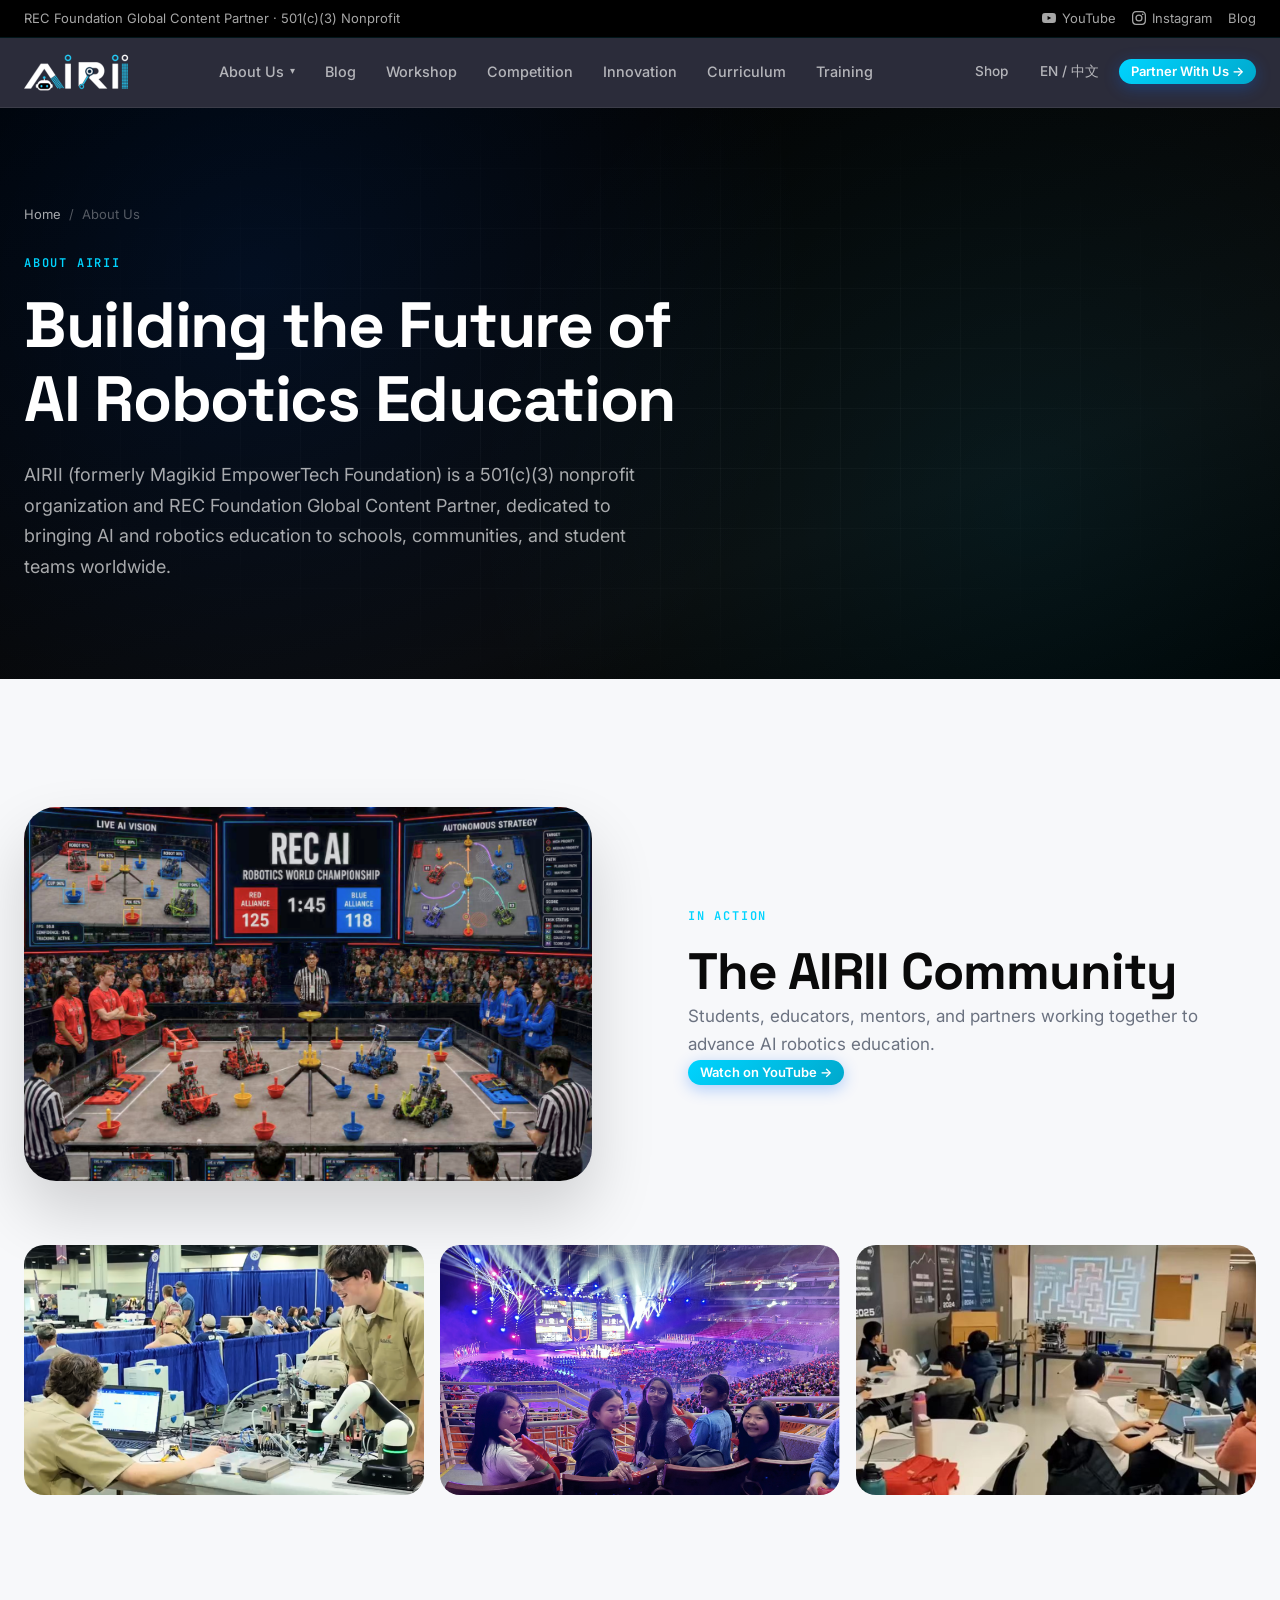
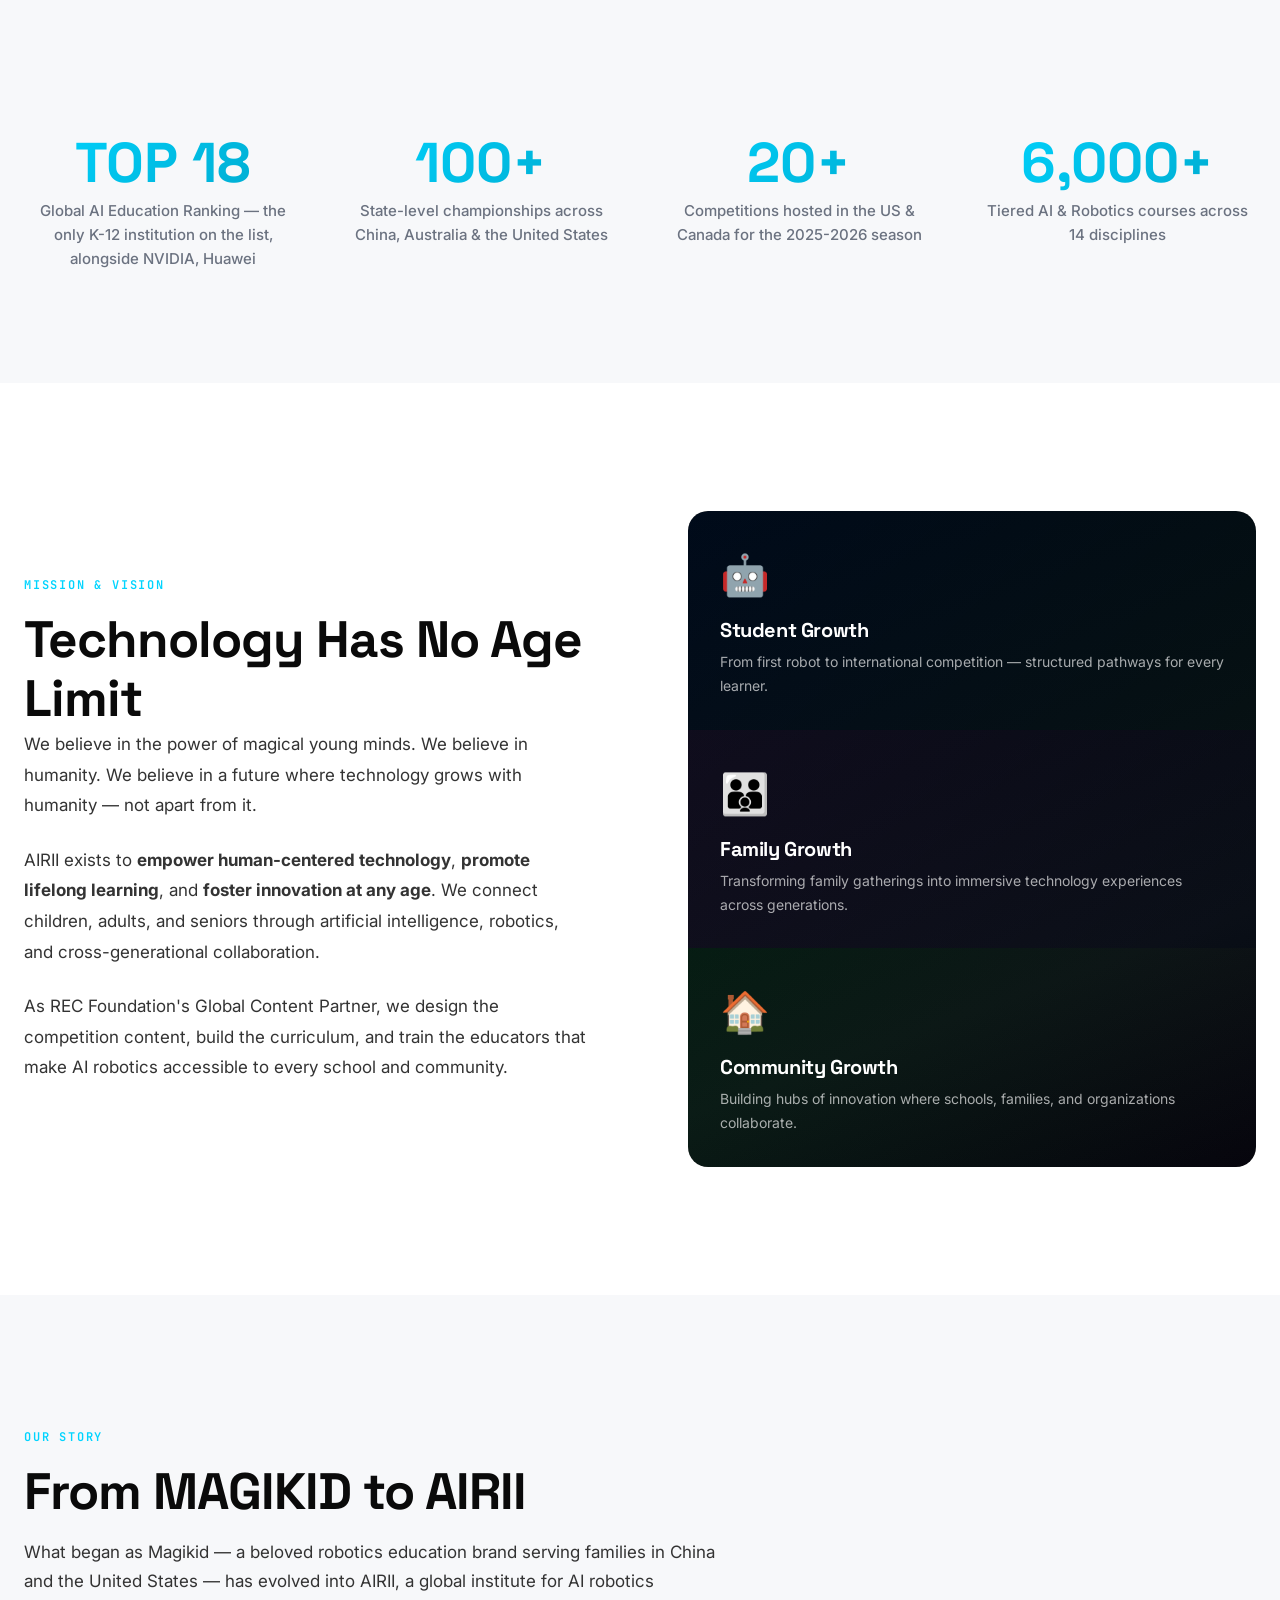
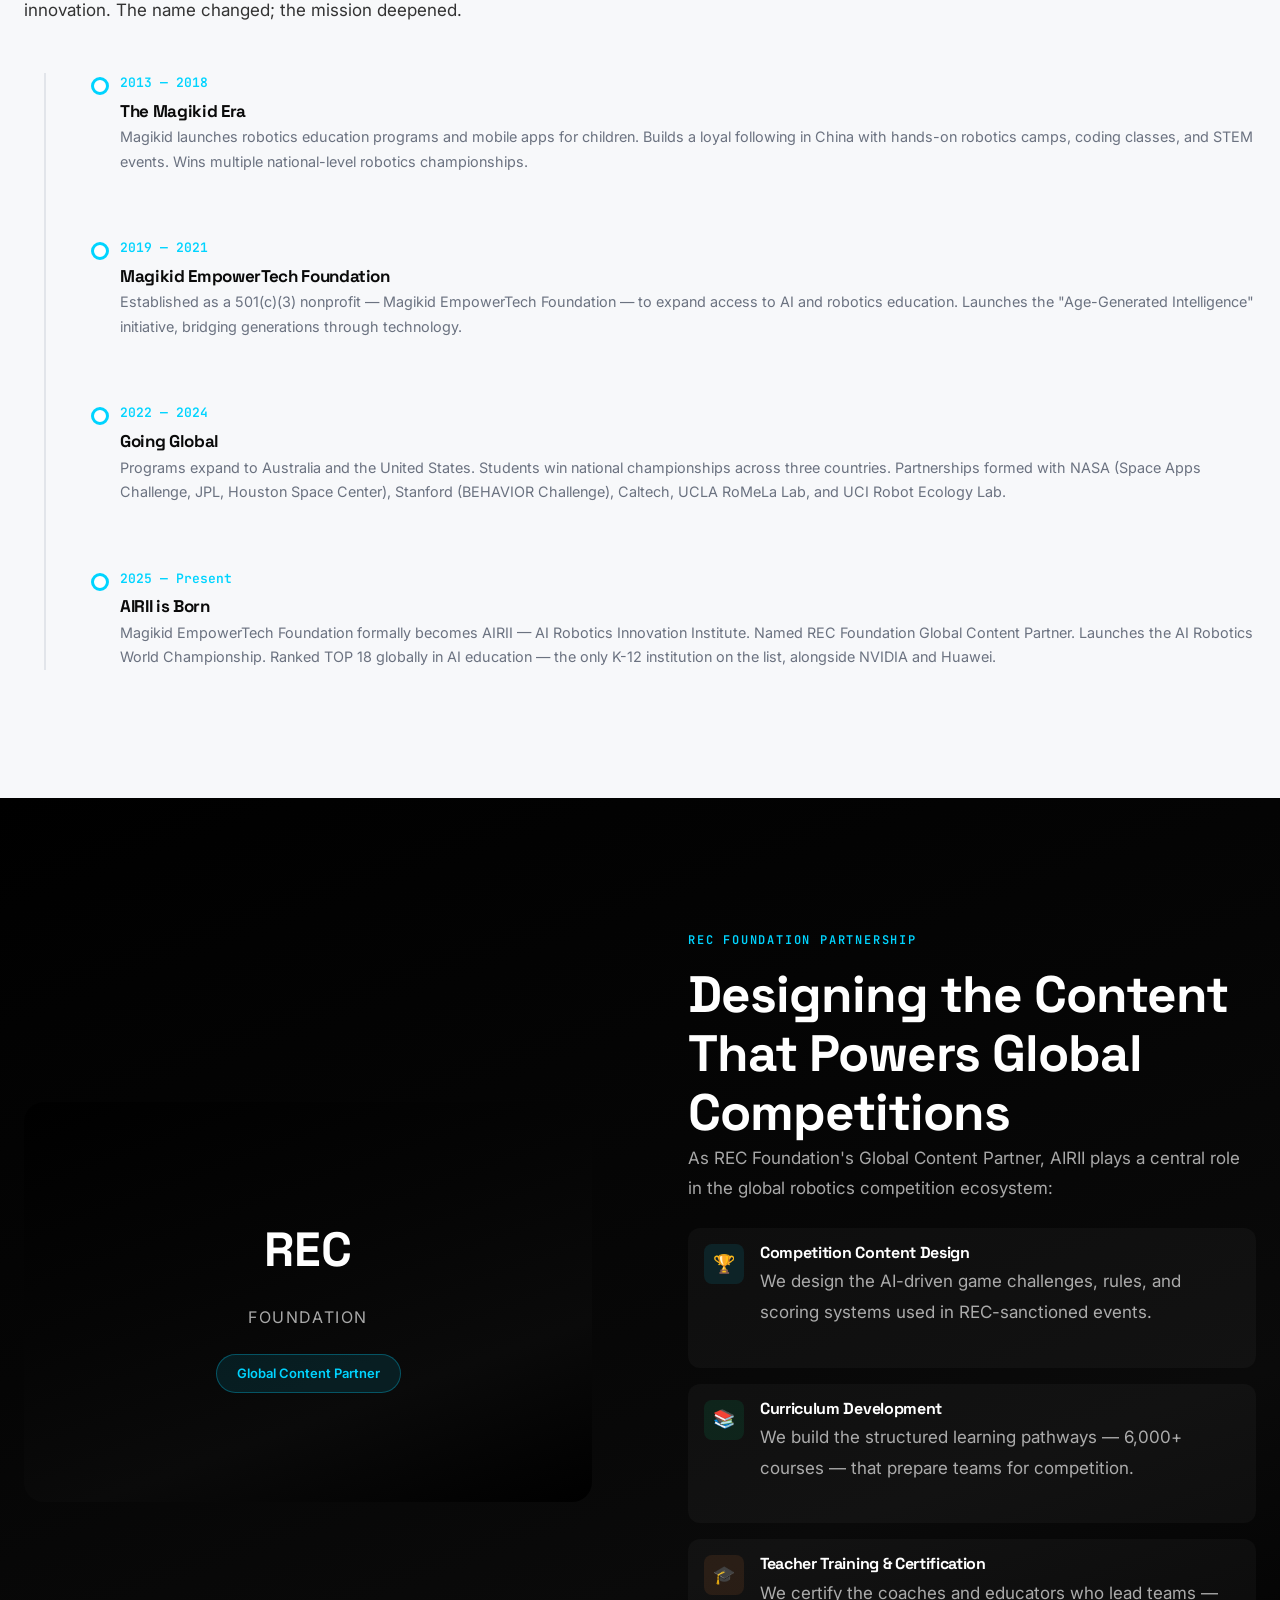
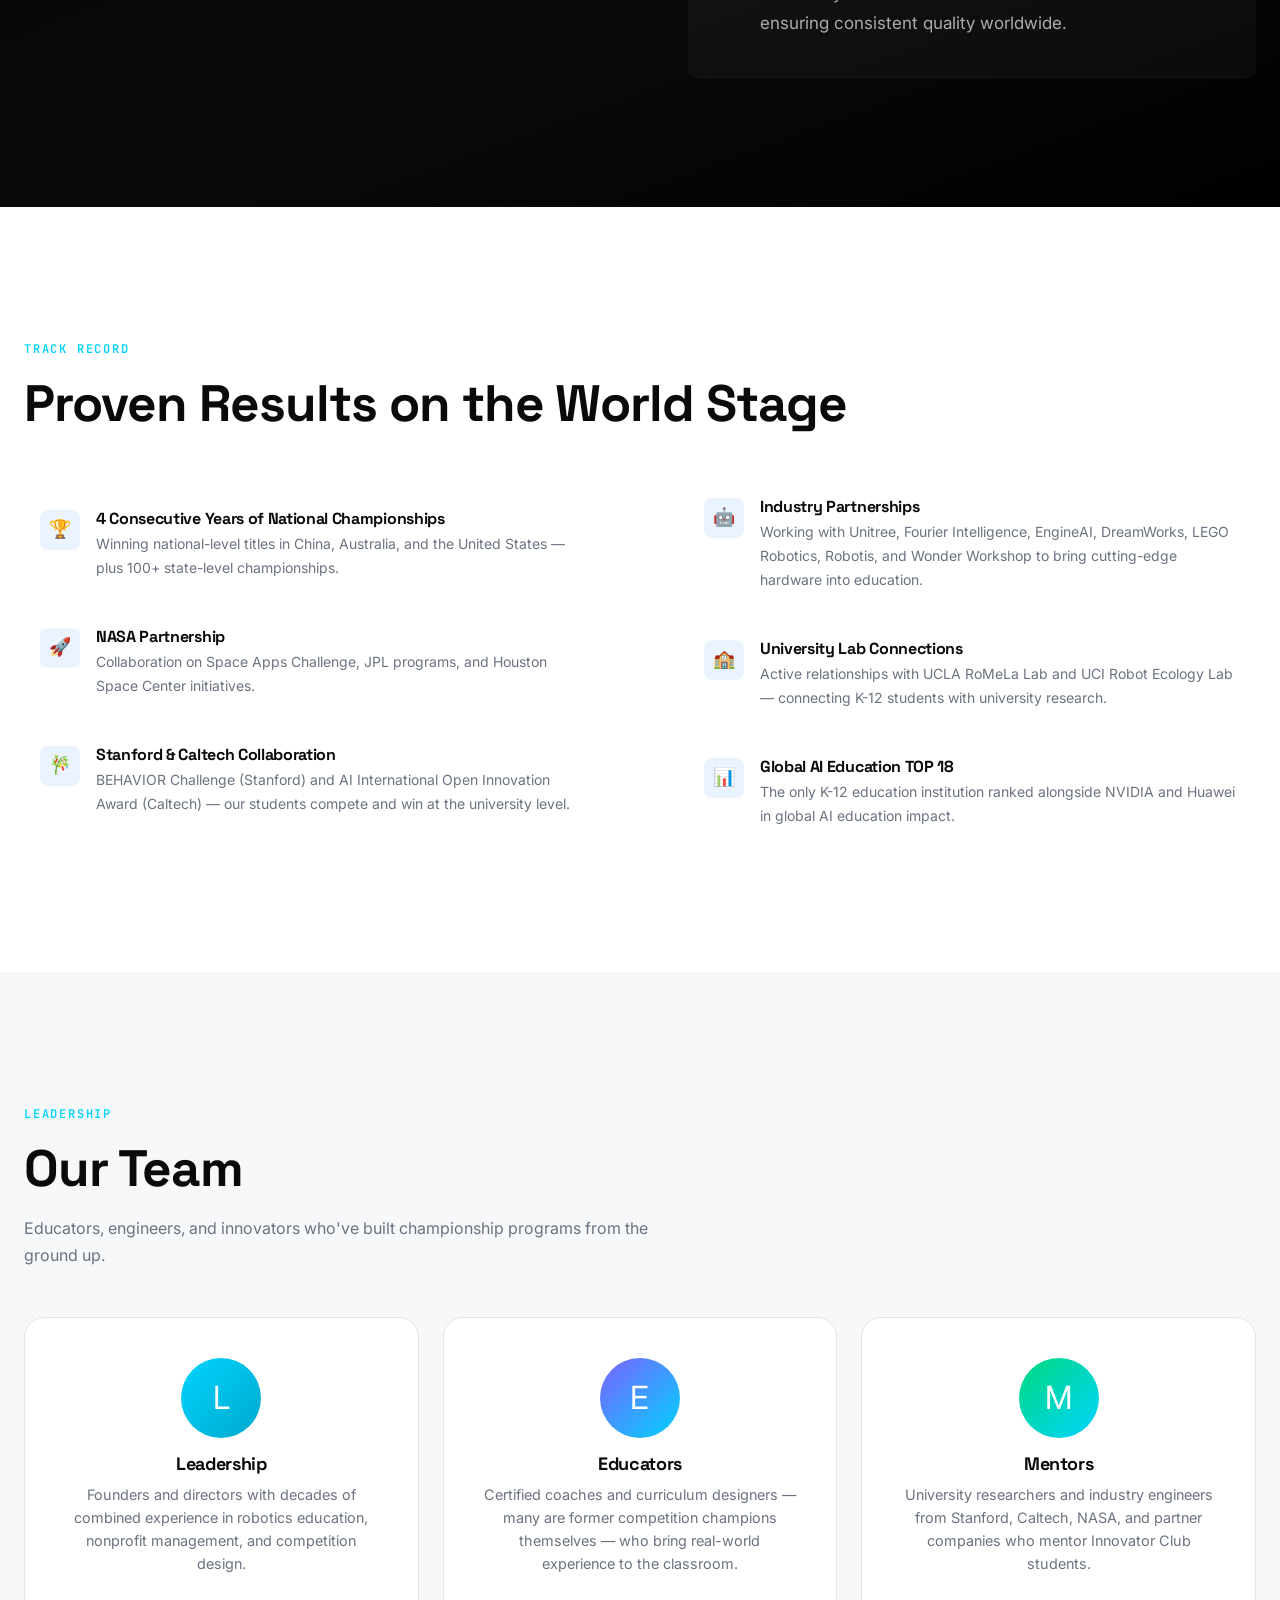
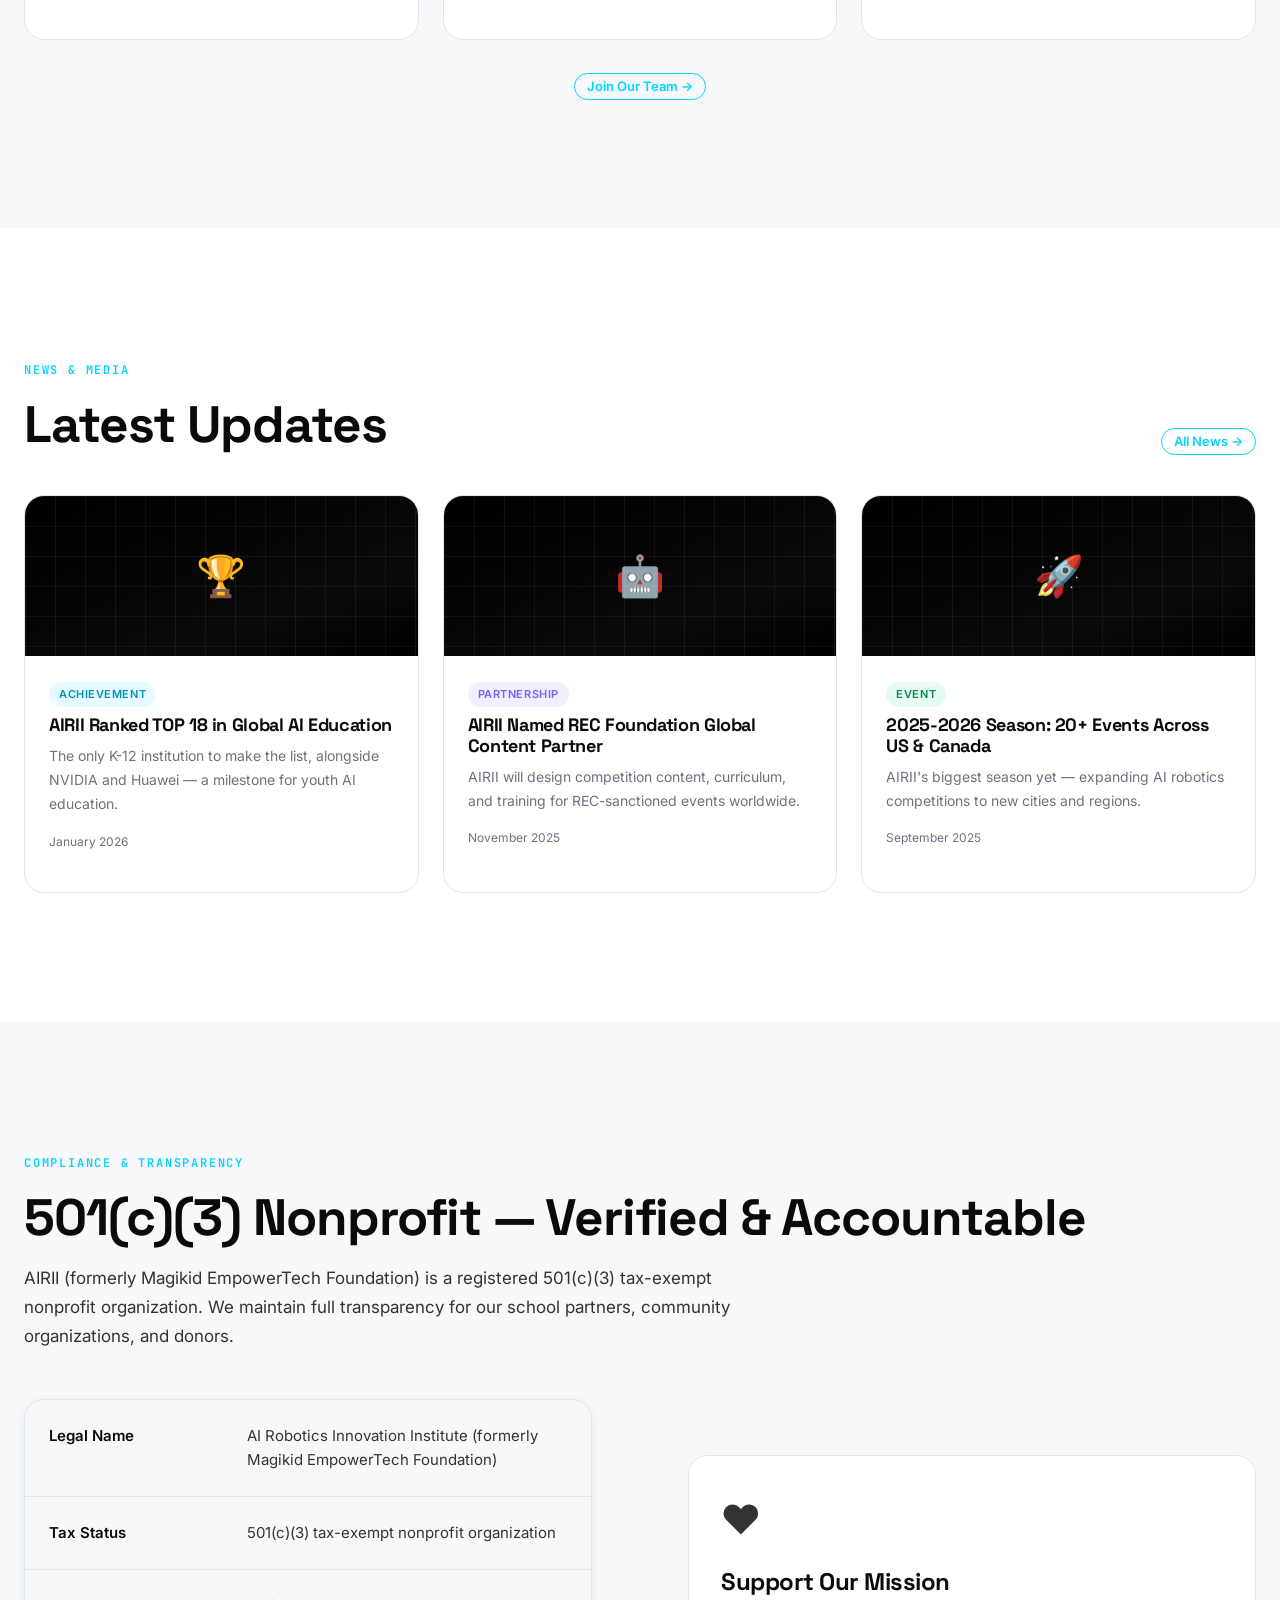
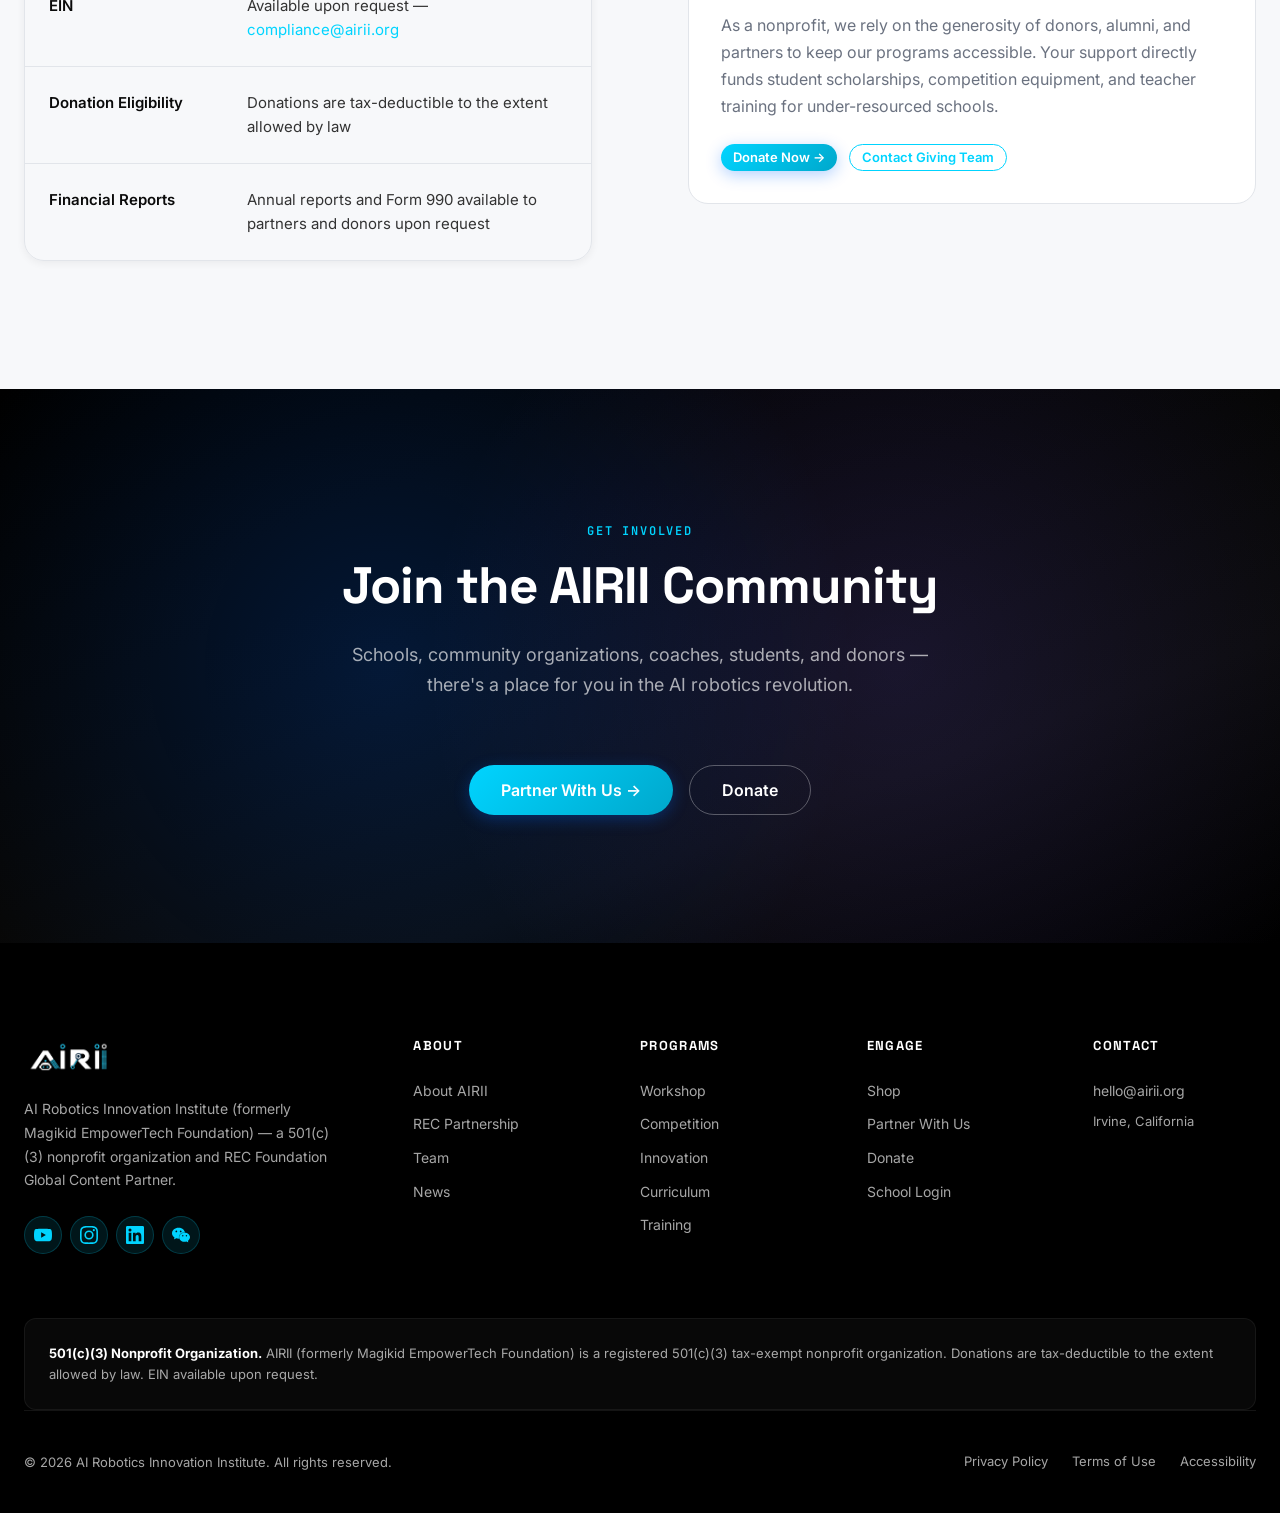
==== about.html @ 8363cd6f "Initial commit: AIRII 2026 website (frontend only)" ====
<!DOCTYPE html>
<html lang="en">
<head>
    <meta charset="UTF-8">
    <meta name="viewport" content="width=device-width, initial-scale=1.0">
    <title>About AIRII — AI Robotics Innovation Institute</title>
    <meta name="description" content="AIRII (formerly Magikid EmpowerTech Foundation) is a 501(c)(3) nonprofit and REC Foundation Global Content Partner. Learn about our mission, story, team, and compliance.">
    <link rel="preconnect" href="https://fonts.googleapis.com">
    <link rel="preconnect" href="https://fonts.gstatic.com" crossorigin>
    <link href="https://fonts.googleapis.com/css2?family=Space+Grotesk:wght@400;500;700&family=Inter:wght@400;500;600&family=JetBrains+Mono:wght@500;600&display=swap" rel="stylesheet">
    <link rel="stylesheet" href="css/style.css">
</head>
<body>
<!-- ===== Social Top Bar ===== -->
<div class="social-topbar">
    <div class="social-topbar-inner">
        <span>REC Foundation Global Content Partner · 501(c)(3) Nonprofit</span>
        <div class="social-topbar-links">
            <a href="https://youtube.com/@airii" target="_blank" rel="noopener"><svg viewBox="0 0 24 24" width="14" height="14" fill="currentColor"><path d="M23.498 6.186a3.016 3.016 0 0 0-2.122-2.136C19.505 3.545 12 3.545 12 3.545s-7.505 0-9.377.505A3.017 3.017 0 0 0 .502 6.186C0 8.07 0 12 0 12s0 3.93.502 5.814a3.016 3.016 0 0 0 2.122 2.136c1.871.505 9.376.505 9.376.505s7.505 0 9.377-.505a3.015 3.015 0 0 0 2.122-2.136C24 15.93 24 12 24 12s0-3.93-.502-5.814zM9.545 15.568V8.432L15.818 12l-6.273 3.568z"/></svg> YouTube</a>
            <a href="https://instagram.com/airii" target="_blank" rel="noopener"><svg viewBox="0 0 24 24" width="14" height="14" fill="currentColor"><path d="M12 2.163c3.204 0 3.584.012 4.85.07 3.252.148 4.771 1.691 4.919 4.919.058 1.265.069 1.645.069 4.849 0 3.205-.012 3.584-.069 4.849-.149 3.225-1.664 4.771-4.919 4.919-1.266.058-1.644.07-4.85.07-3.204 0-3.584-.012-4.849-.07-3.26-.149-4.771-1.699-4.919-4.92-.058-1.265-.07-1.644-.07-4.849 0-3.204.013-3.583.07-4.849.149-3.227 1.664-4.771 4.919-4.919 1.266-.057 1.645-.069 4.849-.069zM12 0C8.741 0 8.333.014 7.053.072 2.695.272.273 2.69.073 7.052.014 8.333 0 8.741 0 12c0 3.259.014 3.668.072 4.948.2 4.358 2.618 6.78 6.98 6.98C8.333 23.986 8.741 24 12 24c3.259 0 3.668-.014 4.948-.072 4.354-.2 6.782-2.618 6.979-6.98.059-1.28.073-1.689.073-4.948 0-3.259-.014-3.667-.072-4.947-.196-4.354-2.617-6.78-6.979-6.98C15.668.014 15.259 0 12 0zm0 5.838a6.162 6.162 0 1 0 0 12.324 6.162 6.162 0 0 0 0-12.324zM12 16a4 4 0 1 1 0-8 4 4 0 0 1 0 8zm6.406-11.845a1.44 1.44 0 1 0 0 2.881 1.44 1.44 0 0 0 0-2.881z"/></svg> Instagram</a>
            <a href="blog.html">Blog</a>
        </div>
    </div>
</div>


<!-- ===== Navigation ===== -->
<nav class="navbar navbar-dark" id="navbar">
    <div class="nav-inner">
        <a href="index.html" class="nav-logo">
            <img src="images/magikid-logo.png" alt="AIRII" class="nav-logo-img">
        </a>
        <ul class="nav-menu">
            <li class="has-dropdown">
                <a href="about.html">About Us <span class="arrow">&#9662;</span></a>
                <div class="dropdown">
                    <a href="about.html#mission">Mission &amp; Vision</a>
                    <a href="about.html#story">Our Story</a>
                    <a href="about.html#rec-partnership">REC Foundation Partnership</a>
                    <a href="about.html#team">Team</a>
                    <a href="about.html#news">News &amp; Media</a>
                    <a href="about.html#compliance">Compliance &amp; Transparency</a>
                </div>
            </li>
            <li><a href="blog.html">Blog</a></li>
            <li><a href="workshop.html">Workshop</a></li>
            <li><a href="competition.html">Competition</a></li>
            <li><a href="innovation.html">Innovation</a></li>
            <li><a href="curriculum.html">Curriculum</a></li>
            <li><a href="training.html">Training</a></li>
        </ul>
        <div class="nav-tools">
            <a href="shop.html" class="nav-tool-link">Shop</a>
            <a href="#" class="nav-tool-link">EN / 中文</a>
            
            <a href="#partner" class="btn btn-primary btn-sm">Partner With Us &rarr;</a>
            <button class="nav-toggle" aria-label="Menu">
                <span></span><span></span><span></span>
            </button>
        </div>
    </div>
</nav>

<!-- ===== Page Header ===== -->
<section class="page-header">
    <div class="container">
        <div class="breadcrumb">
            <a href="index.html">Home</a> <span>/</span> <span>About Us</span>
        </div>
        <span class="eyebrow">About AIRII</span>
        <h1>Building the Future of<br>AI Robotics Education</h1>
        <p>AIRII (formerly Magikid EmpowerTech Foundation) is a 501(c)(3) nonprofit organization and REC Foundation Global Content Partner, dedicated to bringing AI and robotics education to schools, communities, and student teams worldwide.</p>
    </div>
</section>

<!-- ===== Page Visual ===== -->
<section class="section section-light">
    <div class="container">
        <div class="split-section fade-up">
            <div class="split-section-image"><img src="images/hero-main.png" alt="The AIRII Community"></div>
            <div>
                <span class="eyebrow">In Action</span>
                <h2>The AIRII Community</h2>
                <p style="color:var(--text-muted); font-size:1.0625rem;">Students, educators, mentors, and partners working together to advance AI robotics education.</p>
                <a href="https://youtube.com/@airii" target="_blank" rel="noopener" class="btn btn-primary btn-sm">Watch on YouTube &rarr;</a>
            </div>
        </div>
        <div class="media-gallery fade-up" style="margin-top: 64px;">
            <div class="media-item"><img src="images/workshop-main.png" alt="Workshops"><div class="media-overlay"><span class="media-caption">Workshops</span></div></div>
<div class="media-item"><img src="images/competition-main.png" alt="Competitions"><div class="media-overlay"><span class="media-caption">Competitions</span></div></div>
<div class="media-item"><img src="images/innovation-main.png" alt="Innovation"><div class="media-overlay"><span class="media-caption">Innovation</span></div></div>
        </div>
    </div>
</section>


<!-- ===== Stats Bar ===== -->
<section class="section section-light" style="padding: 48px 0;">
    <div class="container">
        <div class="stats-bar fade-up">
            <div class="stat-item">
                <div class="stat-num">TOP 18</div>
                <div class="stat-label">Global AI Education Ranking — the only K-12 institution on the list, alongside NVIDIA, Huawei</div>
            </div>
            <div class="stat-item">
                <div class="stat-num">100+</div>
                <div class="stat-label">State-level championships across China, Australia &amp; the United States</div>
            </div>
            <div class="stat-item">
                <div class="stat-num">20+</div>
                <div class="stat-label">Competitions hosted in the US &amp; Canada for the 2025-2026 season</div>
            </div>
            <div class="stat-item">
                <div class="stat-num">6,000+</div>
                <div class="stat-label">Tiered AI &amp; Robotics courses across 14 disciplines</div>
            </div>
        </div>
    </div>
</section>

<!-- ===== Mission & Vision ===== -->
<section class="section" id="mission">
    <div class="container">
        <div class="two-col">
            <div class="two-col-text fade-up">
                <span class="eyebrow">Mission &amp; Vision</span>
                <h2>Technology Has No Age Limit</h2>
                <p>We believe in the power of magical young minds. We believe in humanity. We believe in a future where technology grows with humanity — not apart from it.</p>
                <p>AIRII exists to <strong>empower human-centered technology</strong>, <strong>promote lifelong learning</strong>, and <strong>foster innovation at any age</strong>. We connect children, adults, and seniors through artificial intelligence, robotics, and cross-generational collaboration.</p>
                <p>As REC Foundation's Global Content Partner, we design the competition content, build the curriculum, and train the educators that make AI robotics accessible to every school and community.</p>
            </div>
            <div class="two-col-visual fade-up" style="display:flex; flex-direction:column; gap:0; padding:0; min-height:auto;">
                <div style="padding: 32px; background: linear-gradient(135deg, rgba(0,102,255,0.1), rgba(0,212,255,0.05)); border-radius: 20px 20px 0 0; flex:1; display:flex; flex-direction:column; justify-content:center;">
                    <div style="font-size:2.5rem; margin-bottom:12px;">&#129302;</div>
                    <h4 style="color:var(--color-white); margin-bottom:8px;">Student Growth</h4>
                    <p style="font-size:0.875rem; color:var(--text-light-muted);">From first robot to international competition — structured pathways for every learner.</p>
                </div>
                <div style="padding: 32px; background: linear-gradient(135deg, rgba(123,97,255,0.1), rgba(0,102,255,0.05)); flex:1; display:flex; flex-direction:column; justify-content:center;">
                    <div style="font-size:2.5rem; margin-bottom:12px;">&#128106;</div>
                    <h4 style="color:var(--color-white); margin-bottom:8px;">Family Growth</h4>
                    <p style="font-size:0.875rem; color:var(--text-light-muted);">Transforming family gatherings into immersive technology experiences across generations.</p>
                </div>
                <div style="padding: 32px; background: linear-gradient(135deg, rgba(0,217,126,0.1), rgba(123,97,255,0.05)); border-radius: 0 0 20px 20px; flex:1; display:flex; flex-direction:column; justify-content:center;">
                    <div style="font-size:2.5rem; margin-bottom:12px;">&#127968;</div>
                    <h4 style="color:var(--color-white); margin-bottom:8px;">Community Growth</h4>
                    <p style="font-size:0.875rem; color:var(--text-light-muted);">Building hubs of innovation where schools, families, and organizations collaborate.</p>
                </div>
            </div>
        </div>
    </div>
</section>

<!-- ===== Our Story ===== -->
<section class="section section-light" id="story">
    <div class="container">
        <div class="fade-up" style="margin-bottom: 48px;">
            <span class="eyebrow">Our Story</span>
            <h2>From MAGIKID to AIRII</h2>
            <p style="max-width: 720px; margin-top: 16px; font-size: 1.0625rem; color: var(--text-body);">
                What began as Magikid — a beloved robotics education brand serving families in China and the United States — has evolved into AIRII, a global institute for AI robotics innovation. The name changed; the mission deepened.
            </p>
        </div>

        <div class="timeline fade-up">
            <div class="timeline-item">
                <div class="timeline-dot"></div>
                <div class="timeline-date">2013 — 2018</div>
                <h5>The Magikid Era</h5>
                <p>Magikid launches robotics education programs and mobile apps for children. Builds a loyal following in China with hands-on robotics camps, coding classes, and STEM events. Wins multiple national-level robotics championships.</p>
            </div>
            <div class="timeline-item">
                <div class="timeline-dot"></div>
                <div class="timeline-date">2019 — 2021</div>
                <h5>Magikid EmpowerTech Foundation</h5>
                <p>Established as a 501(c)(3) nonprofit — Magikid EmpowerTech Foundation — to expand access to AI and robotics education. Launches the "Age-Generated Intelligence" initiative, bridging generations through technology.</p>
            </div>
            <div class="timeline-item">
                <div class="timeline-dot"></div>
                <div class="timeline-date">2022 — 2024</div>
                <h5>Going Global</h5>
                <p>Programs expand to Australia and the United States. Students win national championships across three countries. Partnerships formed with NASA (Space Apps Challenge, JPL, Houston Space Center), Stanford (BEHAVIOR Challenge), Caltech, UCLA RoMeLa Lab, and UCI Robot Ecology Lab.</p>
            </div>
            <div class="timeline-item">
                <div class="timeline-dot"></div>
                <div class="timeline-date">2025 — Present</div>
                <h5>AIRII is Born</h5>
                <p>Magikid EmpowerTech Foundation formally becomes AIRII — AI Robotics Innovation Institute. Named REC Foundation Global Content Partner. Launches the AI Robotics World Championship. Ranked TOP 18 globally in AI education — the only K-12 institution on the list, alongside NVIDIA and Huawei.</p>
            </div>
        </div>
    </div>
</section>

<!-- ===== REC Partnership ===== -->
<section class="section section-dark-grad" id="rec-partnership">
    <div class="container">
        <div class="two-col">
            <div class="two-col-visual fade-up" style="display:flex; align-items:center; justify-content:center; min-height: 400px;">
                <div style="text-align:center;">
                    <div style="font-family:var(--font-display); font-size: 3rem; font-weight: 800; color: var(--color-white); margin-bottom: 16px;">REC</div>
                    <div style="font-size: 1rem; color: var(--text-light-muted); letter-spacing: 0.1em;">FOUNDATION</div>
                    <div style="margin-top: 24px; padding: 8px 20px; background: rgba(0,212,255,0.1); border: 1px solid rgba(0,212,255,0.3); border-radius: 9999px; display:inline-block; color: var(--color-cyan); font-size: 0.8125rem; font-weight: 600;">Global Content Partner</div>
                </div>
            </div>
            <div class="two-col-text fade-up" style="color: var(--text-light);">
                <span class="eyebrow eyebrow-light">REC Foundation Partnership</span>
                <h2 style="color: var(--color-white);">Designing the Content That Powers Global Competitions</h2>
                <p style="color: var(--text-light-muted);">As REC Foundation's Global Content Partner, AIRII plays a central role in the global robotics competition ecosystem:</p>
                <div class="feature-list" style="margin-top: 24px;">
                    <div class="feature-item" style="background: rgba(255,255,255,0.03);">
                        <div class="feature-icon" style="background: rgba(0,212,255,0.1); color: var(--color-cyan);">&#127942;</div>
                        <div>
                            <h5 style="color: var(--color-white);">Competition Content Design</h5>
                            <p style="color: var(--text-light-muted);">We design the AI-driven game challenges, rules, and scoring systems used in REC-sanctioned events.</p>
                        </div>
                    </div>
                    <div class="feature-item" style="background: rgba(255,255,255,0.03);">
                        <div class="feature-icon" style="background: rgba(0,217,126,0.1); color: var(--color-green);">&#128218;</div>
                        <div>
                            <h5 style="color: var(--color-white);">Curriculum Development</h5>
                            <p style="color: var(--text-light-muted);">We build the structured learning pathways — 6,000+ courses — that prepare teams for competition.</p>
                        </div>
                    </div>
                    <div class="feature-item" style="background: rgba(255,255,255,0.03);">
                        <div class="feature-icon" style="background: rgba(255,140,66,0.1); color: var(--color-orange);">&#127891;</div>
                        <div>
                            <h5 style="color: var(--color-white);">Teacher Training &amp; Certification</h5>
                            <p style="color: var(--text-light-muted);">We certify the coaches and educators who lead teams — ensuring consistent quality worldwide.</p>
                        </div>
                    </div>
                </div>
            </div>
        </div>
    </div>
</section>

<!-- ===== Achievements ===== -->
<section class="section" id="achievements">
    <div class="container">
        <div class="fade-up" style="margin-bottom: 48px;">
            <span class="eyebrow">Track Record</span>
            <h2>Proven Results on the World Stage</h2>
        </div>

        <div class="two-col">
            <div class="fade-up">
                <div class="feature-list">
                    <div class="feature-item">
                        <div class="feature-icon">&#127942;</div>
                        <div>
                            <h5>4 Consecutive Years of National Championships</h5>
                            <p>Winning national-level titles in China, Australia, and the United States — plus 100+ state-level championships.</p>
                        </div>
                    </div>
                    <div class="feature-item">
                        <div class="feature-icon">&#128640;</div>
                        <div>
                            <h5>NASA Partnership</h5>
                            <p>Collaboration on Space Apps Challenge, JPL programs, and Houston Space Center initiatives.</p>
                        </div>
                    </div>
                    <div class="feature-item">
                        <div class="feature-icon">&#127883;</div>
                        <div>
                            <h5>Stanford &amp; Caltech Collaboration</h5>
                            <p>BEHAVIOR Challenge (Stanford) and AI International Open Innovation Award (Caltech) — our students compete and win at the university level.</p>
                        </div>
                    </div>
                </div>
            </div>
            <div class="fade-up">
                <div class="feature-list">
                    <div class="feature-item">
                        <div class="feature-icon">&#129302;</div>
                        <div>
                            <h5>Industry Partnerships</h5>
                            <p>Working with Unitree, Fourier Intelligence, EngineAI, DreamWorks, LEGO Robotics, Robotis, and Wonder Workshop to bring cutting-edge hardware into education.</p>
                        </div>
                    </div>
                    <div class="feature-item">
                        <div class="feature-icon">&#127979;</div>
                        <div>
                            <h5>University Lab Connections</h5>
                            <p>Active relationships with UCLA RoMeLa Lab and UCI Robot Ecology Lab — connecting K-12 students with university research.</p>
                        </div>
                    </div>
                    <div class="feature-item">
                        <div class="feature-icon">&#128202;</div>
                        <div>
                            <h5>Global AI Education TOP 18</h5>
                            <p>The only K-12 education institution ranked alongside NVIDIA and Huawei in global AI education impact.</p>
                        </div>
                    </div>
                </div>
            </div>
        </div>
    </div>
</section>

<!-- ===== Team ===== -->
<section class="section section-light" id="team">
    <div class="container">
        <div class="fade-up" style="margin-bottom: 48px;">
            <span class="eyebrow">Leadership</span>
            <h2>Our Team</h2>
            <p style="max-width: 640px; margin-top: 16px; color: var(--text-muted);">Educators, engineers, and innovators who've built championship programs from the ground up.</p>
        </div>

        <div class="section-cards">
            <div class="section-card fade-up" style="text-align:center;">
                <div style="width:80px; height:80px; border-radius:50%; background:var(--gradient-primary); margin:0 auto 16px; display:flex; align-items:center; justify-content:center; font-size:2rem; color:white;">L</div>
                <h3 style="font-size:1.125rem;">Leadership</h3>
                <p>Founders and directors with decades of combined experience in robotics education, nonprofit management, and competition design.</p>
            </div>
            <div class="section-card fade-up" style="text-align:center;">
                <div style="width:80px; height:80px; border-radius:50%; background:var(--gradient-purple); margin:0 auto 16px; display:flex; align-items:center; justify-content:center; font-size:2rem; color:white;">E</div>
                <h3 style="font-size:1.125rem;">Educators</h3>
                <p>Certified coaches and curriculum designers — many are former competition champions themselves — who bring real-world experience to the classroom.</p>
            </div>
            <div class="section-card fade-up" style="text-align:center;">
                <div style="width:80px; height:80px; border-radius:50%; background:linear-gradient(135deg,#00D97E,#00D4FF); margin:0 auto 16px; display:flex; align-items:center; justify-content:center; font-size:2rem; color:white;">M</div>
                <h3 style="font-size:1.125rem;">Mentors</h3>
                <p>University researchers and industry engineers from Stanford, Caltech, NASA, and partner companies who mentor Innovator Club students.</p>
            </div>
        </div>
        <p style="text-align:center; margin-top:32px;"><a href="mailto:hello@airii.org" class="btn btn-ghost btn-sm">Join Our Team &rarr;</a></p>
    </div>
</section>

<!-- ===== News ===== -->
<section class="section" id="news">
    <div class="container">
        <div class="fade-up" style="display:flex; justify-content:space-between; align-items:flex-end; margin-bottom: 40px; flex-wrap:wrap; gap:16px;">
            <div>
                <span class="eyebrow">News &amp; Media</span>
                <h2>Latest Updates</h2>
            </div>
            <a href="#" class="btn btn-ghost btn-sm">All News &rarr;</a>
        </div>

        <div class="project-grid">
            <div class="project-card fade-up">
                <div class="project-card-img" style="height:160px;">
                    <div style="position:absolute; inset:0; display:flex; align-items:center; justify-content:center;"><span style="font-size:2.5rem;">&#127942;</span></div>
                </div>
                <div class="project-card-body">
                    <span class="project-card-tag tag-robotics">Achievement</span>
                    <h5>AIRII Ranked TOP 18 in Global AI Education</h5>
                    <p>The only K-12 institution to make the list, alongside NVIDIA and Huawei — a milestone for youth AI education.</p>
                    <p style="font-size:0.75rem; color:var(--text-muted);">January 2026</p>
                </div>
            </div>
            <div class="project-card fade-up">
                <div class="project-card-img" style="height:160px;">
                    <div style="position:absolute; inset:0; display:flex; align-items:center; justify-content:center;"><span style="font-size:2.5rem;">&#129302;</span></div>
                </div>
                <div class="project-card-body">
                    <span class="project-card-tag tag-ai">Partnership</span>
                    <h5>AIRII Named REC Foundation Global Content Partner</h5>
                    <p>AIRII will design competition content, curriculum, and training for REC-sanctioned events worldwide.</p>
                    <p style="font-size:0.75rem; color:var(--text-muted);">November 2025</p>
                </div>
            </div>
            <div class="project-card fade-up">
                <div class="project-card-img" style="height:160px;">
                    <div style="position:absolute; inset:0; display:flex; align-items:center; justify-content:center;"><span style="font-size:2.5rem;">&#128640;</span></div>
                </div>
                <div class="project-card-body">
                    <span class="project-card-tag tag-vision">Event</span>
                    <h5>2025-2026 Season: 20+ Events Across US &amp; Canada</h5>
                    <p>AIRII's biggest season yet — expanding AI robotics competitions to new cities and regions.</p>
                    <p style="font-size:0.75rem; color:var(--text-muted);">September 2025</p>
                </div>
            </div>
        </div>
    </div>
</section>

<!-- ===== Compliance ===== -->
<section class="section section-light" id="compliance">
    <div class="container">
        <div class="fade-up" style="margin-bottom: 48px;">
            <span class="eyebrow">Compliance &amp; Transparency</span>
            <h2>501(c)(3) Nonprofit — Verified &amp; Accountable</h2>
            <p style="max-width: 720px; margin-top: 16px; font-size: 1.0625rem; color: var(--text-body);">
                AIRII (formerly Magikid EmpowerTech Foundation) is a registered 501(c)(3) tax-exempt nonprofit organization. We maintain full transparency for our school partners, community organizations, and donors.
            </p>
        </div>

        <div class="two-col">
            <div class="fade-up">
                <table class="subpage-table">
                    <tr>
                        <td>Legal Name</td>
                        <td>AI Robotics Innovation Institute (formerly Magikid EmpowerTech Foundation)</td>
                    </tr>
                    <tr>
                        <td>Tax Status</td>
                        <td>501(c)(3) tax-exempt nonprofit organization</td>
                    </tr>
                    <tr>
                        <td>EIN</td>
                        <td>Available upon request — <a href="mailto:compliance@airii.org" style="color:var(--color-primary);">compliance@airii.org</a></td>
                    </tr>
                    <tr>
                        <td>Donation Eligibility</td>
                        <td>Donations are tax-deductible to the extent allowed by law</td>
                    </tr>
                    <tr>
                        <td>Financial Reports</td>
                        <td>Annual reports and Form 990 available to partners and donors upon request</td>
                    </tr>
                </table>
            </div>
            <div class="fade-up" style="padding: 32px; background: var(--color-white); border-radius: var(--radius-lg); border: 1px solid var(--color-gray-200);">
                <div style="font-size:2.5rem; margin-bottom:16px;">&#10084;</div>
                <h3 style="font-size:1.5rem; margin-bottom:16px;">Support Our Mission</h3>
                <p style="color:var(--text-muted); margin-bottom:24px;">As a nonprofit, we rely on the generosity of donors, alumni, and partners to keep our programs accessible. Your support directly funds student scholarships, competition equipment, and teacher training for under-resourced schools.</p>
                <div style="display:flex; gap:12px; flex-wrap:wrap;">
                    <a href="#" class="btn btn-primary btn-sm">Donate Now &rarr;</a>
                    <a href="mailto:giving@airii.org" class="btn btn-ghost btn-sm">Contact Giving Team</a>
                </div>
            </div>
        </div>
    </div>
</section>

<!-- ===== CTA ===== -->
<section class="cta-section">
    <div class="container">
        <div class="fade-up">
            <span class="eyebrow eyebrow-light">Get Involved</span>
            <h2>Join the AIRII Community</h2>
            <p>Schools, community organizations, coaches, students, and donors — there's a place for you in the AI robotics revolution.</p>
            <div class="cta-actions">
                <a href="index.html#partner" class="btn btn-primary btn-lg">Partner With Us &rarr;</a>
                <a href="#" class="btn btn-ghost-light btn-lg">Donate</a>
            </div>
        </div>
    </div>
</section>

<!-- ===== Footer ===== -->
<footer class="footer">
    <div class="container">
        <div class="footer-grid">
            <div class="footer-brand">
                <a href="index.html" class="nav-logo">
                    <img src="images/airii-logo.png" alt="AIRII" class="nav-logo-img" style="height: 34px;">
                </a>
                <p>AI Robotics Innovation Institute (formerly Magikid EmpowerTech Foundation) — a 501(c)(3) nonprofit organization and REC Foundation Global Content Partner.</p>
                <div class="footer-social">
                    <a href="https://youtube.com/@airii" target="_blank" rel="noopener" aria-label="YouTube"><svg viewBox="0 0 24 24" width="18" height="18" fill="currentColor"><path d="M23.498 6.186a3.016 3.016 0 0 0-2.122-2.136C19.505 3.545 12 3.545 12 3.545s-7.505 0-9.377.505A3.017 3.017 0 0 0 .502 6.186C0 8.07 0 12 0 12s0 3.93.502 5.814a3.016 3.016 0 0 0 2.122 2.136c1.871.505 9.376.505 9.376.505s7.505 0 9.377-.505a3.015 3.015 0 0 0 2.122-2.136C24 15.93 24 12 24 12s0-3.93-.502-5.814zM9.545 15.568V8.432L15.818 12l-6.273 3.568z"/></svg></a>
                    <a href="https://instagram.com/airii" target="_blank" rel="noopener" aria-label="Instagram"><svg viewBox="0 0 24 24" width="18" height="18" fill="currentColor"><path d="M12 2.163c3.204 0 3.584.012 4.85.07 3.252.148 4.771 1.691 4.919 4.919.058 1.265.069 1.645.069 4.849 0 3.205-.012 3.584-.069 4.849-.149 3.225-1.664 4.771-4.919 4.919-1.266.058-1.644.07-4.85.07-3.204 0-3.584-.012-4.849-.07-3.26-.149-4.771-1.699-4.919-4.92-.058-1.265-.07-1.644-.07-4.849 0-3.204.013-3.583.07-4.849.149-3.227 1.664-4.771 4.919-4.919 1.266-.057 1.645-.069 4.849-.069zM12 0C8.741 0 8.333.014 7.053.072 2.695.272.273 2.69.073 7.052.014 8.333 0 8.741 0 12c0 3.259.014 3.668.072 4.948.2 4.358 2.618 6.78 6.98 6.98C8.333 23.986 8.741 24 12 24c3.259 0 3.668-.014 4.948-.072 4.354-.2 6.782-2.618 6.979-6.98.059-1.28.073-1.689.073-4.948 0-3.259-.014-3.667-.072-4.947-.196-4.354-2.617-6.78-6.979-6.98C15.668.014 15.259 0 12 0zm0 5.838a6.162 6.162 0 1 0 0 12.324 6.162 6.162 0 0 0 0-12.324zM12 16a4 4 0 1 1 0-8 4 4 0 0 1 0 8zm6.406-11.845a1.44 1.44 0 1 0 0 2.881 1.44 1.44 0 0 0 0-2.881z"/></svg></a>
                    <a href="https://linkedin.com/company/airii" target="_blank" rel="noopener" aria-label="LinkedIn"><svg viewBox="0 0 24 24" width="18" height="18" fill="currentColor"><path d="M20.447 20.452h-3.554v-5.569c0-1.328-.027-3.037-1.852-3.037-1.853 0-2.136 1.445-2.136 2.939v5.667H9.351V9h3.414v1.561h.046c.477-.9 1.637-1.85 3.37-1.85 3.601 0 4.267 2.37 4.267 5.455v6.286zM5.337 7.433a2.062 2.062 0 0 1-2.063-2.065 2.064 2.064 0 1 1 2.063 2.065zm1.782 13.019H3.555V9h3.564v11.452zM22.225 0H1.771C.792 0 0 .774 0 1.729v20.542C0 23.227.792 24 1.771 24h20.451C23.2 24 24 23.227 24 22.271V1.729C24 .774 23.2 0 22.222 0h.003z"/></svg></a>
                    <a href="#wechat" class="wechat-trigger" aria-label="WeChat"><svg viewBox="0 0 24 24" width="18" height="18" fill="currentColor"><path d="M8.691 2.188C3.891 2.188 0 5.476 0 9.53c0 2.212 1.17 4.203 3.002 5.55a.59.59 0 0 1 .213.665l-.39 1.48c-.019.07-.048.141-.048.213 0 .163.13.295.29.295a.326.326 0 0 0 .167-.054l1.903-1.114a.864.864 0 0 1 .717-.098 10.16 10.16 0 0 0 2.837.403c.276 0 .543-.027.811-.05-.857-2.578.157-4.972 1.932-6.446 1.703-1.415 3.882-1.98 5.853-1.838-.576-3.583-4.196-6.348-8.596-6.348zM5.785 5.991c.642 0 1.162.529 1.162 1.18a1.17 1.17 0 0 1-1.162 1.178A1.17 1.17 0 0 1 4.623 7.17c0-.651.52-1.18 1.162-1.18zm5.813 0c.642 0 1.162.529 1.162 1.18a1.17 1.17 0 0 1-1.162 1.178 1.17 1.17 0 0 1-1.162-1.178c0-.651.52-1.18 1.162-1.18zm5.34 2.867c-1.797-.052-3.746.512-5.28 1.786-1.72 1.428-2.687 3.72-1.78 6.22.942 2.453 3.666 4.229 6.884 4.229.826 0 1.622-.12 2.361-.336a.722.722 0 0 1 .598.082l1.584.926a.272.272 0 0 0 .14.047c.134 0 .24-.111.24-.247 0-.06-.023-.12-.038-.177l-.327-1.233a.49.49 0 0 1 .177-.554C23.219 18.166 24 16.56 24 14.786c0-3.26-3.064-5.891-6.862-5.928zm-2.54 3.013c.535 0 .969.44.969.982a.976.976 0 0 1-.969.983.976.976 0 0 1-.969-.983c0-.542.434-.982.97-.982zm4.844 0c.535 0 .969.44.969.982a.976.976 0 0 1-.969.983.976.976 0 0 1-.969-.983c0-.542.434-.982.969-.982z"/></svg></a>
                </div>
            </div>
            <div class="footer-col">
                <h6>About</h6>
                <ul>
                    <li><a href="about.html">About AIRII</a></li>
                    <li><a href="about.html#rec-partnership">REC Partnership</a></li>
                    <li><a href="about.html#team">Team</a></li>
                    <li><a href="about.html#news">News</a></li>
                </ul>
            </div>
            <div class="footer-col">
                <h6>Programs</h6>
                <ul>
                    <li><a href="workshop.html">Workshop</a></li>
                    <li><a href="competition.html">Competition</a></li>
                    <li><a href="innovation.html">Innovation</a></li>
                    <li><a href="curriculum.html">Curriculum</a></li>
                    <li><a href="training.html">Training</a></li>
                </ul>
            </div>
            <div class="footer-col">
                <h6>Engage</h6>
                <ul>
                    <li><a href="shop.html">Shop</a></li>
                    <li><a href="#partner">Partner With Us</a></li>
                    <li><a href="about.html#compliance">Donate</a></li>
                    <li><a href="#">School Login</a></li>
                </ul>
            </div>
            <div class="footer-col">
                <h6>Contact</h6>
                <ul>
                    <li><a href="mailto:hello@airii.org">hello@airii.org</a></li>
                    <li style="color:var(--text-light-muted); font-size:0.8125rem;">Irvine, California</li>
                </ul>
            </div>
        </div>
        <div class="footer-compliance">
            <strong style="color:var(--color-white);">501(c)(3) Nonprofit Organization.</strong> AIRII (formerly Magikid EmpowerTech Foundation) is a registered 501(c)(3) tax-exempt nonprofit organization. Donations are tax-deductible to the extent allowed by law. EIN available upon request.
        </div>
        <div class="footer-bottom">
            <p>&copy; 2026 AI Robotics Innovation Institute. All rights reserved.</p>
            <div class="footer-legal">
                <a href="#">Privacy Policy</a>
                <a href="#">Terms of Use</a>
                <a href="#">Accessibility</a>
            </div>
        </div>
    </div>
</footer>

<script src="js/main.js"></script>

<!-- ===== WeChat QR Modal ===== -->
<div class="modal-overlay" id="wechatModal">
    <div class="modal-content">
        <button class="modal-close" id="closeWechat">&times;</button>
        <div class="qr-placeholder">WeChat QR Code</div>
        <h4>Follow AIRII on WeChat</h4>
        <p style="color:var(--text-muted); font-size:0.9375rem;">Scan the QR code with WeChat to follow our official account and get event updates.</p>
    </div>
</div>
</body>
</html>
---- css/style.css ----
/* ============================================
   AIRII - AI Robotics Innovation Institute
   Global Design System
   ============================================ */

/* ===== Reset & Base ===== */
*, *::before, *::after {
    margin: 0;
    padding: 0;
    box-sizing: border-box;
}

:root {
    /* Brand Colors - AIRII Logo: black + cyan + white */
    --color-primary: #00D4FF;
    --color-primary-dark: #00A8CC;
    --color-primary-light: #66E5FF;
    --color-cyan: #00D4FF;
    --color-cyan-soft: rgba(0, 212, 255, 0.12);
    --color-purple: #7B61FF;
    --color-magenta: #FF3D9A;
    --color-orange: #FF8C42;
    --color-green: #00D97E;
    --color-yellow: #FFD60A;

    /* Dark Surfaces */
    --color-dark-900: #000000;
    --color-dark-800: #050505;
    --color-dark-700: #0A0A0A;
    --color-dark-600: #111111;
    --color-dark-500: #1A1A1A;

    /* Light Surfaces */
    --color-white: #FFFFFF;
    --color-gray-50: #F7F8FA;
    --color-gray-100: #EEF0F4;
    --color-gray-200: #E2E5EA;
    --color-gray-300: #C8CCD4;
    --color-gray-400: #9BA3B0;
    --color-gray-500: #6B7280;
    --color-gray-600: #4B5563;
    --color-gray-700: #2D3142;
    --color-gray-800: #1C1F2E;
    --color-gray-900: #0F1117;

    /* Text */
    --text-dark: #0A0A0A;
    --text-body: #333333;
    --text-muted: #6B7280;
    --text-light: rgba(255, 255, 255, 0.95);
    --text-light-muted: rgba(255, 255, 255, 0.65);

    /* Gradients */
    --gradient-primary: linear-gradient(135deg, #00D4FF 0%, #00A8CC 100%);
    --gradient-purple: linear-gradient(135deg, #7B61FF 0%, #00D4FF 100%);
    --gradient-hero: linear-gradient(160deg, #000000 0%, #050505 40%, #0A0A0A 70%, #000000 100%);
    --gradient-card-hover: linear-gradient(135deg, rgba(0,212,255,0.08) 0%, rgba(0,212,255,0.04) 100%);
    --gradient-accent: linear-gradient(90deg, #00D4FF, #FFFFFF, #00D4FF);

    /* Section accent colors */
    --accent-workshop: #00D4FF;
    --accent-competition: #FFD60A;
    --accent-innovation: #7B61FF;
    --accent-curriculum: #00D97E;
    --accent-training: #FF8C42;

    /* Typography */
    --font-sans: 'Inter', -apple-system, BlinkMacSystemFont, 'Segoe UI', Roboto, sans-serif;
    --font-display: 'Space Grotesk', 'Inter', -apple-system, sans-serif;
    --font-mono: 'JetBrains Mono', 'Fira Code', monospace;

    /* Spacing */
    --space-xs: 0.25rem;
    --space-sm: 0.5rem;
    --space-md: 1rem;
    --space-lg: 1.5rem;
    --space-xl: 2.5rem;
    --space-2xl: 4rem;
    --space-3xl: 6rem;
    --space-4xl: 8rem;

    /* Layout */
    --container-max: 1280px;
    --container-wide: 1440px;
    --container-narrow: 800px;
    --nav-height: 72px;
    --radius-sm: 8px;
    --radius-md: 12px;
    --radius-lg: 20px;
    --radius-xl: 32px;
    --radius-full: 9999px;

    /* Shadows */
    --shadow-sm: 0 2px 8px rgba(0, 0, 0, 0.06);
    --shadow-md: 0 8px 24px rgba(0, 0, 0, 0.1);
    --shadow-lg: 0 20px 48px rgba(0, 0, 0, 0.12);
    --shadow-xl: 0 32px 64px rgba(0, 0, 0, 0.16);
    --shadow-glow: 0 0 40px rgba(0, 102, 255, 0.15);
    --shadow-glow-cyan: 0 0 40px rgba(0, 212, 255, 0.2);

    /* Transitions */
    --transition-fast: 0.2s cubic-bezier(0.4, 0, 0.2, 1);
    --transition-base: 0.3s cubic-bezier(0.4, 0, 0.2, 1);
    --transition-slow: 0.5s cubic-bezier(0.4, 0, 0.2, 1);
}

html {
    font-size: 16px;
    scroll-behavior: smooth;
    -webkit-font-smoothing: antialiased;
    -moz-osx-font-smoothing: grayscale;
}

body {
    font-family: var(--font-sans);
    color: var(--text-body);
    background: var(--color-white);
    line-height: 1.6;
    overflow-x: hidden;
    padding-top: calc(var(--nav-height) + 36px);
}

a {
    color: inherit;
    text-decoration: none;
    transition: color var(--transition-fast);
}

img {
    max-width: 100%;
    height: auto;
    display: block;
}

ul, ol {
    list-style: none;
}

/* ===== Typography ===== */
h1, h2, h3, h4, h5, h6 {
    font-family: var(--font-display);
    font-weight: 700;
    line-height: 1.15;
    color: var(--text-dark);
    letter-spacing: -0.02em;
}

h1 { font-size: clamp(2.5rem, 5vw, 4.5rem); font-weight: 800; }
h2 { font-size: clamp(2rem, 4vw, 3.25rem); }
h3 { font-size: clamp(1.5rem, 3vw, 2.25rem); }
h4 { font-size: 1.25rem; }
h5 { font-size: 1.0625rem; }
h6 { font-size: 0.9375rem; }

.text-light h1, .text-light h2, .text-light h3,
.text-light h4, .text-light h5, .text-light h6 {
    color: var(--color-white);
}

p {
    font-size: 1rem;
    line-height: 1.7;
}

.eyebrow {
    font-family: var(--font-mono);
    font-size: 0.75rem;
    font-weight: 600;
    letter-spacing: 0.15em;
    text-transform: uppercase;
    color: var(--color-primary);
    display: inline-block;
    margin-bottom: var(--space-md);
}

.eyebrow-light {
    color: var(--color-cyan);
}

.text-gradient {
    background: var(--gradient-primary);
    -webkit-background-clip: text;
    background-clip: text;
    -webkit-text-fill-color: transparent;
}

.text-gradient-accent {
    background: var(--gradient-accent);
    -webkit-background-clip: text;
    background-clip: text;
    -webkit-text-fill-color: transparent;
}

/* ===== Layout ===== */
.container {
    max-width: var(--container-max);
    margin: 0 auto;
    padding: 0 24px;
}

.container-wide {
    max-width: var(--container-wide);
    margin: 0 auto;
    padding: 0 24px;
}

.container-narrow {
    max-width: var(--container-narrow);
    margin: 0 auto;
    padding: 0 24px;
}

.section {
    padding: var(--space-4xl) 0;
}

.section-sm {
    padding: var(--space-3xl) 0;
}

.section-dark {
    background: var(--color-dark-900);
    color: var(--text-light);
}

.section-dark-grad {
    background: var(--gradient-hero);
    color: var(--text-light);
}

.section-light {
    background: var(--color-gray-50);
}

.section-tinted {
    background: linear-gradient(180deg, var(--color-gray-50) 0%, var(--color-white) 100%);
}

/* ===== Navigation ===== */
.navbar {
    position: fixed;
    top: 36px;
    left: 0;
    right: 0;
    height: var(--nav-height);
    background: rgba(255, 255, 255, 0.85);
    backdrop-filter: blur(20px);
    -webkit-backdrop-filter: blur(20px);
    border-bottom: 1px solid var(--color-gray-200);
    z-index: 1000;
    transition: all var(--transition-base);
}

.navbar.scrolled {
    background: rgba(255, 255, 255, 0.95);
    box-shadow: var(--shadow-sm);
}

.navbar-dark {
    background: rgba(6, 8, 24, 0.85);
    border-bottom: 1px solid rgba(255, 255, 255, 0.08);
}

.navbar-dark.scrolled {
    background: rgba(6, 8, 24, 0.95);
}

.nav-inner {
    max-width: var(--container-wide);
    height: 100%;
    margin: 0 auto;
    padding: 0 24px;
    display: flex;
    align-items: center;
    justify-content: space-between;
    gap: var(--space-lg);
}

.nav-logo {
    display: flex;
    align-items: center;
    gap: 10px;
    flex-shrink: 0;
}

.nav-logo-img {
    height: 40px;
    width: auto;
    display: block;
}

.navbar:not(.navbar-dark) .nav-logo {
    color: var(--text-dark);
}

.navbar-dark .nav-logo {
    color: var(--color-white);
}

.nav-logo-icon {
    width: 36px;
    height: 36px;
    border-radius: 10px;
    background: var(--gradient-primary);
    display: flex;
    align-items: center;
    justify-content: center;
    color: white;
    font-size: 1.125rem;
    font-weight: 800;
    flex-shrink: 0;
}

.nav-menu {
    display: flex;
    align-items: center;
    gap: 2px;
    list-style: none;
}

.nav-menu > li > a {
    display: flex;
    align-items: center;
    gap: 6px;
    padding: 8px 14px;
    font-size: 0.9rem;
    font-weight: 500;
    border-radius: var(--radius-sm);
    transition: all var(--transition-fast);
}

.navbar:not(.navbar-dark) .nav-menu > li > a {
    color: var(--text-body);
}

.navbar-dark .nav-menu > li > a {
    color: var(--text-light-muted);
}

.nav-menu > li > a:hover {
    color: var(--color-primary);
    background: rgba(0, 102, 255, 0.06);
}

.navbar-dark .nav-menu > li > a:hover {
    color: var(--color-cyan);
    background: rgba(0, 212, 255, 0.1);
}

.nav-menu .arrow {
    font-size: 0.65rem;
    transition: transform var(--transition-fast);
}

/* Dropdown */
.has-dropdown {
    position: relative;
}

.dropdown {
    position: absolute;
    top: calc(100% + 8px);
    left: 0;
    min-width: 280px;
    background: var(--color-white);
    border: 1px solid var(--color-gray-200);
    border-radius: var(--radius-md);
    box-shadow: var(--shadow-lg);
    padding: 8px;
    opacity: 0;
    visibility: hidden;
    transform: translateY(-8px);
    transition: all var(--transition-base);
    z-index: 1002;
}

.has-dropdown:hover .dropdown {
    opacity: 1;
    visibility: visible;
    transform: translateY(0);
}

.dropdown a {
    display: block;
    padding: 10px 14px;
    border-radius: var(--radius-sm);
    font-size: 0.875rem;
    font-weight: 500;
    color: var(--text-body);
    transition: all var(--transition-fast);
}

.dropdown a:hover {
    background: var(--color-gray-100);
    color: var(--color-primary);
}

/* Nav tools */
.nav-tools {
    display: flex;
    align-items: center;
    gap: 8px;
    flex-shrink: 0;
}

.nav-tool-link {
    padding: 8px 12px;
    font-size: 0.85rem;
    font-weight: 500;
    border-radius: var(--radius-sm);
    transition: all var(--transition-fast);
}

.navbar:not(.navbar-dark) .nav-tool-link {
    color: var(--text-body);
}

.navbar-dark .nav-tool-link {
    color: var(--text-light-muted);
}

.nav-tool-link:hover {
    color: var(--color-primary);
}

/* Buttons */
.btn {
    display: inline-flex;
    align-items: center;
    justify-content: center;
    gap: 8px;
    padding: 12px 24px;
    font-family: var(--font-sans);
    font-size: 0.9rem;
    font-weight: 600;
    border-radius: var(--radius-full);
    border: none;
    cursor: pointer;
    transition: all var(--transition-base);
    white-space: nowrap;
    text-decoration: none;
    line-height: 1;
}

.btn-primary {
    background: var(--gradient-primary);
    color: white;
    box-shadow: 0 4px 16px rgba(0, 102, 255, 0.3);
}

.btn-primary:hover {
    transform: translateY(-2px);
    box-shadow: 0 8px 24px rgba(0, 102, 255, 0.4);
    color: white;
}

.btn-dark {
    background: var(--color-dark-900);
    color: white;
}

.btn-dark:hover {
    background: var(--color-dark-700);
    transform: translateY(-2px);
    color: white;
}

.btn-light {
    background: var(--color-white);
    color: var(--text-dark);
    border: 1px solid var(--color-gray-200);
}

.btn-light:hover {
    border-color: var(--color-primary);
    color: var(--color-primary);
    transform: translateY(-2px);
}

.btn-ghost {
    background: transparent;
    color: var(--color-primary);
    border: 1.5px solid var(--color-primary);
}

.btn-ghost:hover {
    background: var(--color-primary);
    color: white;
    transform: translateY(-2px);
}

.btn-ghost-light {
    background: transparent;
    color: var(--color-white);
    border: 1.5px solid rgba(255, 255, 255, 0.3);
}

.btn-ghost-light:hover {
    background: rgba(255, 255, 255, 0.1);
    border-color: rgba(255, 255, 255, 0.6);
    color: white;
}

.btn-sm {
    padding: 8px 18px;
    font-size: 0.8125rem;
}

.btn-lg {
    padding: 16px 32px;
    font-size: 1rem;
}

.btn-arrow::after {
    content: '\2192';
    transition: transform var(--transition-fast);
}

.btn-arrow:hover::after {
    transform: translateX(4px);
}

/* Mobile nav toggle */
.nav-toggle {
    display: none;
    flex-direction: column;
    gap: 5px;
    background: none;
    border: none;
    cursor: pointer;
    padding: 8px;
}

.nav-toggle span {
    width: 24px;
    height: 2px;
    background: var(--text-dark);
    border-radius: 2px;
    transition: all var(--transition-base);
}

.navbar-dark .nav-toggle span {
    background: var(--color-white);
}

.nav-toggle.active span:nth-child(1) {
    transform: rotate(45deg) translate(5px, 5px);
}
.nav-toggle.active span:nth-child(2) {
    opacity: 0;
}
.nav-toggle.active span:nth-child(3) {
    transform: rotate(-45deg) translate(5px, -5px);
}

/* ===== Hero ===== */
.hero {
    position: relative;
    min-height: 100vh;
    display: flex;
    align-items: center;
    background: var(--gradient-hero);
    overflow: hidden;
    padding-top: 0;
}

.hero::before {
    content: '';
    position: absolute;
    top: 0;
    left: 0;
    right: 0;
    bottom: 0;
    background-image:
        radial-gradient(circle at 20% 30%, rgba(0, 102, 255, 0.15) 0%, transparent 50%),
        radial-gradient(circle at 80% 70%, rgba(123, 97, 255, 0.12) 0%, transparent 50%),
        radial-gradient(circle at 50% 50%, rgba(0, 212, 255, 0.08) 0%, transparent 60%);
    pointer-events: none;
}

.hero::after {
    content: '';
    position: absolute;
    top: 0;
    left: 0;
    right: 0;
    bottom: 0;
    background-image:
        linear-gradient(rgba(255,255,255,0.03) 1px, transparent 1px),
        linear-gradient(90deg, rgba(255,255,255,0.03) 1px, transparent 1px);
    background-size: 60px 60px;
    pointer-events: none;
    mask-image: radial-gradient(ellipse at center, black 30%, transparent 80%);
    -webkit-mask-image: radial-gradient(ellipse at center, black 30%, transparent 80%);
}

.hero-content {
    position: relative;
    z-index: 2;
    max-width: var(--container-max);
    margin: 0 auto;
    padding: 0 24px;
    width: 100%;
}

.hero-badge {
    display: inline-flex;
    align-items: center;
    gap: 10px;
    padding: 8px 16px;
    background: rgba(0, 212, 255, 0.1);
    border: 1px solid rgba(0, 212, 255, 0.25);
    border-radius: var(--radius-full);
    color: var(--color-cyan);
    font-size: 0.8125rem;
    font-weight: 600;
    margin-bottom: var(--space-xl);
}

.hero-badge-dot {
    width: 8px;
    height: 8px;
    border-radius: 50%;
    background: var(--color-cyan);
    box-shadow: 0 0 12px var(--color-cyan);
    animation: pulse 2s infinite;
}

@keyframes pulse {
    0%, 100% { opacity: 1; transform: scale(1); }
    50% { opacity: 0.5; transform: scale(1.2); }
}

.hero h1 {
    color: var(--color-white);
    margin-bottom: var(--space-lg);
    max-width: 900px;
}

.hero-subtitle {
    font-size: 1.25rem;
    color: var(--text-light-muted);
    max-width: 600px;
    margin-bottom: var(--space-2xl);
    line-height: 1.6;
}

.hero-actions {
    display: flex;
    gap: var(--space-md);
    flex-wrap: wrap;
    margin-bottom: var(--space-3xl);
}

/* Hero stats bar */
.hero-stats {
    display: grid;
    grid-template-columns: repeat(4, 1fr);
    gap: var(--space-lg);
    padding: var(--space-xl) 0;
    border-top: 1px solid rgba(255, 255, 255, 0.1);
    max-width: 800px;
}

.hero-stat {
    text-align: left;
}

.hero-stat-num {
    font-family: var(--font-display);
    font-size: 2.5rem;
    font-weight: 800;
    background: var(--gradient-accent);
    -webkit-background-clip: text;
    background-clip: text;
    -webkit-text-fill-color: transparent;
    line-height: 1;
    margin-bottom: 6px;
}

.hero-stat-label {
    font-size: 0.8125rem;
    color: var(--text-light-muted);
    line-height: 1.4;
}

/* ===== Section Cards Grid ===== */
.section-cards {
    display: grid;
    grid-template-columns: repeat(auto-fit, minmax(220px, 1fr));
    gap: var(--space-lg);
}

.section-card {
    position: relative;
    padding: var(--space-xl);
    background: var(--color-white);
    border: 1px solid var(--color-gray-200);
    border-radius: var(--radius-lg);
    transition: all var(--transition-base);
    overflow: hidden;
    display: block;
}

.section-card::before {
    content: '';
    position: absolute;
    top: 0;
    left: 0;
    right: 0;
    height: 4px;
    background: var(--card-accent, var(--color-primary));
    transform: scaleX(0);
    transform-origin: left;
    transition: transform var(--transition-base);
}

.section-card:hover {
    transform: translateY(-6px);
    box-shadow: var(--shadow-lg);
    border-color: transparent;
}

.section-card:hover::before {
    transform: scaleX(1);
}

.section-card-icon {
    width: 52px;
    height: 52px;
    border-radius: var(--radius-md);
    display: flex;
    align-items: center;
    justify-content: center;
    font-size: 1.5rem;
    margin-bottom: var(--space-lg);
    background: var(--card-bg, rgba(0, 102, 255, 0.08));
    color: var(--card-accent, var(--color-primary));
}

.section-card h3 {
    font-size: 1.25rem;
    margin-bottom: var(--space-sm);
}

.section-card p {
    font-size: 0.9rem;
    color: var(--text-muted);
    margin-bottom: var(--space-lg);
    line-height: 1.6;
}

.section-card-link {
    font-size: 0.875rem;
    font-weight: 600;
    color: var(--card-accent, var(--color-primary));
    display: inline-flex;
    align-items: center;
    gap: 6px;
    transition: gap var(--transition-fast);
}

.section-card:hover .section-card-link {
    gap: 10px;
}

/* Card accent variants */
.card-workshop { --card-accent: var(--accent-workshop); --card-bg: rgba(0, 212, 255, 0.08); }
.card-competition { --card-accent: var(--accent-competition); --card-bg: rgba(255, 214, 10, 0.08); }
.card-innovation { --card-accent: var(--accent-innovation); --card-bg: rgba(123, 97, 255, 0.08); }
.card-curriculum { --card-accent: var(--accent-curriculum); --card-bg: rgba(0, 217, 126, 0.08); }
.card-training { --card-accent: var(--accent-training); --card-bg: rgba(255, 140, 66, 0.08); }

/* ===== Role Selector ===== */
.role-selector {
    display: grid;
    grid-template-columns: repeat(3, 1fr);
    gap: var(--space-lg);
}

.role-card {
    position: relative;
    padding: var(--space-2xl) var(--space-xl);
    background: var(--color-white);
    border: 1px solid var(--color-gray-200);
    border-radius: var(--radius-lg);
    text-align: center;
    transition: all var(--transition-base);
    overflow: hidden;
}

.role-card:hover {
    transform: translateY(-4px);
    box-shadow: var(--shadow-lg);
    border-color: var(--color-primary);
}

.role-card-icon {
    width: 64px;
    height: 64px;
    margin: 0 auto var(--space-lg);
    border-radius: 50%;
    background: var(--gradient-primary);
    display: flex;
    align-items: center;
    justify-content: center;
    font-size: 1.75rem;
    color: white;
}

.role-card h4 {
    font-size: 1.25rem;
    margin-bottom: var(--space-sm);
}

.role-card p {
    font-size: 0.9rem;
    color: var(--text-muted);
    margin-bottom: var(--space-lg);
}

/* ===== Stats Bar (About) ===== */
.stats-bar {
    display: grid;
    grid-template-columns: repeat(auto-fit, minmax(200px, 1fr));
    gap: var(--space-xl);
    padding: var(--space-2xl) 0;
}

.stat-item {
    text-align: center;
}

.stat-num {
    font-family: var(--font-display);
    font-size: clamp(2.5rem, 5vw, 3.5rem);
    font-weight: 800;
    background: var(--gradient-primary);
    -webkit-background-clip: text;
    background-clip: text;
    -webkit-text-fill-color: transparent;
    line-height: 1;
    margin-bottom: var(--space-sm);
}

.stat-label {
    font-size: 0.9375rem;
    color: var(--text-muted);
    font-weight: 500;
}

/* ===== Partner Logos ===== */
.partner-grid {
    display: flex;
    flex-wrap: wrap;
    align-items: center;
    justify-content: center;
    gap: var(--space-xl);
}

.partner-logo {
    font-family: var(--font-display);
    font-weight: 700;
    font-size: 1.125rem;
    color: var(--text-muted);
    opacity: 0.6;
    transition: all var(--transition-base);
    padding: 8px 16px;
}

.partner-logo:hover {
    opacity: 1;
    color: var(--color-primary);
    transform: scale(1.05);
}

/* ===== Content Block ===== */
.content-block {
    max-width: 720px;
}

.content-block p {
    font-size: 1.0625rem;
    line-height: 1.8;
    color: var(--text-body);
    margin-bottom: var(--space-lg);
}

/* ===== Feature List ===== */
.feature-list {
    display: grid;
    gap: var(--space-md);
}

.feature-item {
    display: flex;
    gap: var(--space-md);
    align-items: flex-start;
    padding: var(--space-md);
    border-radius: var(--radius-md);
    transition: background var(--transition-fast);
}

.feature-item:hover {
    background: var(--color-gray-50);
}

.feature-icon {
    width: 40px;
    height: 40px;
    border-radius: var(--radius-sm);
    background: rgba(0, 102, 255, 0.08);
    color: var(--color-primary);
    display: flex;
    align-items: center;
    justify-content: center;
    font-size: 1.125rem;
    flex-shrink: 0;
}

.feature-item h5 {
    font-size: 1rem;
    margin-bottom: 4px;
}

.feature-item p {
    font-size: 0.875rem;
    color: var(--text-muted);
    margin: 0;
}

/* ===== Table (Sub-page sections) ===== */
.subpage-table {
    width: 100%;
    border-collapse: separate;
    border-spacing: 0;
    border-radius: var(--radius-lg);
    overflow: hidden;
    box-shadow: var(--shadow-sm);
    border: 1px solid var(--color-gray-200);
}

.subpage-table th {
    background: var(--color-dark-900);
    color: var(--color-white);
    padding: var(--space-lg);
    text-align: left;
    font-size: 0.875rem;
    font-weight: 600;
    font-family: var(--font-display);
}

.subpage-table td {
    padding: var(--space-lg);
    border-bottom: 1px solid var(--color-gray-200);
    font-size: 0.9375rem;
    vertical-align: top;
}

.subpage-table tr:last-child td {
    border-bottom: none;
}

.subpage-table tr:hover td {
    background: var(--color-gray-50);
}

.subpage-table td:first-child {
    font-weight: 600;
    color: var(--text-dark);
    width: 35%;
}

/* ===== Timeline ===== */
.timeline {
    position: relative;
    padding-left: var(--space-3xl);
}

.timeline::before {
    content: '';
    position: absolute;
    left: 20px;
    top: 0;
    bottom: 0;
    width: 2px;
    background: var(--color-gray-200);
}

.timeline-item {
    position: relative;
    padding-bottom: var(--space-2xl);
}

.timeline-item:last-child {
    padding-bottom: 0;
}

.timeline-dot {
    position: absolute;
    left: -29px;
    top: 4px;
    width: 18px;
    height: 18px;
    border-radius: 50%;
    background: var(--color-white);
    border: 3px solid var(--color-primary);
    z-index: 1;
}

.timeline-item h5 {
    font-size: 1.0625rem;
    margin-bottom: var(--space-xs);
}

.timeline-item .timeline-date {
    font-size: 0.8125rem;
    color: var(--color-primary);
    font-weight: 600;
    margin-bottom: var(--space-sm);
    font-family: var(--font-mono);
}

.timeline-item p {
    font-size: 0.9rem;
    color: var(--text-muted);
}

/* ===== Tabs ===== */
.tabs {
    display: flex;
    gap: 4px;
    border-bottom: 2px solid var(--color-gray-200);
    margin-bottom: var(--space-2xl);
    overflow-x: auto;
}

.tab {
    padding: 12px 20px;
    font-size: 0.9rem;
    font-weight: 600;
    color: var(--text-muted);
    border: none;
    background: none;
    cursor: pointer;
    border-bottom: 3px solid transparent;
    margin-bottom: -2px;
    transition: all var(--transition-fast);
    white-space: nowrap;
}

.tab:hover {
    color: var(--color-primary);
}

.tab.active {
    color: var(--color-primary);
    border-bottom-color: var(--color-primary);
}

/* ===== Filter Tags ===== */
.filter-tags {
    display: flex;
    flex-wrap: wrap;
    gap: var(--space-sm);
    margin-bottom: var(--space-2xl);
}

.filter-tag {
    padding: 8px 16px;
    font-size: 0.8125rem;
    font-weight: 500;
    border-radius: var(--radius-full);
    background: var(--color-gray-100);
    color: var(--text-muted);
    border: 1px solid var(--color-gray-200);
    cursor: pointer;
    transition: all var(--transition-fast);
}

.filter-tag:hover, .filter-tag.active {
    background: var(--color-primary);
    color: white;
    border-color: var(--color-primary);
}

/* ===== Event Card ===== */
.event-card {
    display: flex;
    gap: var(--space-lg);
    padding: var(--space-xl);
    background: var(--color-white);
    border: 1px solid var(--color-gray-200);
    border-radius: var(--radius-lg);
    transition: all var(--transition-base);
}

.event-card:hover {
    box-shadow: var(--shadow-md);
    border-color: var(--color-primary);
}

.event-date {
    flex-shrink: 0;
    width: 72px;
    text-align: center;
    padding: var(--space-md) 0;
    background: var(--color-gray-50);
    border-radius: var(--radius-md);
}

.event-date-month {
    font-size: 0.75rem;
    font-weight: 700;
    text-transform: uppercase;
    color: var(--color-primary);
    letter-spacing: 0.1em;
}

.event-date-day {
    font-family: var(--font-display);
    font-size: 1.75rem;
    font-weight: 800;
    color: var(--text-dark);
    line-height: 1;
}

.event-content h5 {
    font-size: 1.0625rem;
    margin-bottom: var(--space-xs);
}

.event-meta {
    display: flex;
    gap: var(--space-md);
    font-size: 0.8125rem;
    color: var(--text-muted);
    margin-bottom: var(--space-sm);
}

.event-meta span {
    display: flex;
    align-items: center;
    gap: 4px;
}

/* ===== Project Card ===== */
.project-grid {
    display: grid;
    grid-template-columns: repeat(auto-fill, minmax(320px, 1fr));
    gap: var(--space-lg);
}

.project-card {
    background: var(--color-white);
    border: 1px solid var(--color-gray-200);
    border-radius: var(--radius-lg);
    overflow: hidden;
    transition: all var(--transition-base);
}

.project-card:hover {
    transform: translateY(-4px);
    box-shadow: var(--shadow-lg);
}

.project-card-img {
    width: 100%;
    height: 200px;
    background: var(--gradient-hero);
    position: relative;
    overflow: hidden;
}

.project-card-img::after {
    content: '';
    position: absolute;
    inset: 0;
    background-image:
        linear-gradient(rgba(255,255,255,0.05) 1px, transparent 1px),
        linear-gradient(90deg, rgba(255,255,255,0.05) 1px, transparent 1px);
    background-size: 30px 30px;
}

.project-card-body {
    padding: var(--space-lg);
}

.project-card-tag {
    display: inline-block;
    padding: 4px 10px;
    font-size: 0.6875rem;
    font-weight: 600;
    text-transform: uppercase;
    letter-spacing: 0.05em;
    border-radius: var(--radius-full);
    margin-bottom: var(--space-sm);
}

.tag-ai { background: rgba(123, 97, 255, 0.1); color: var(--color-purple); }
.tag-robotics { background: rgba(0, 212, 255, 0.1); color: #0094B8; }
.tag-vision { background: rgba(0, 217, 126, 0.1); color: #008A52; }
.tag-drone { background: rgba(255, 140, 66, 0.1); color: #B85A1A; }
.tag-ros { background: rgba(255, 61, 154, 0.1); color: #B8266B; }

.project-card h5 {
    font-size: 1.125rem;
    margin-bottom: var(--space-sm);
}

.project-card p {
    font-size: 0.875rem;
    color: var(--text-muted);
    margin-bottom: var(--space-md);
}

.project-card-student {
    display: flex;
    align-items: center;
    gap: var(--space-sm);
    padding-top: var(--space-md);
    border-top: 1px solid var(--color-gray-100);
}

.student-avatar {
    width: 36px;
    height: 36px;
    border-radius: 50%;
    background: var(--gradient-primary);
    display: flex;
    align-items: center;
    justify-content: center;
    color: white;
    font-weight: 700;
    font-size: 0.875rem;
    flex-shrink: 0;
}

.student-info .student-name {
    font-size: 0.875rem;
    font-weight: 600;
    color: var(--text-dark);
}

.student-info .student-role {
    font-size: 0.75rem;
    color: var(--text-muted);
}

/* ===== Curriculum Path ===== */
.curriculum-path {
    display: flex;
    align-items: stretch;
    gap: 0;
    flex-wrap: wrap;
    justify-content: center;
}

.curriculum-stage {
    flex: 1;
    min-width: 200px;
    padding: var(--space-xl);
    background: var(--color-white);
    border: 1px solid var(--color-gray-200);
    position: relative;
    text-align: center;
    transition: all var(--transition-base);
}

.curriculum-stage:hover {
    transform: translateY(-4px);
    box-shadow: var(--shadow-md);
    z-index: 2;
}

.curriculum-stage:not(:last-child)::after {
    content: '\2192';
    position: absolute;
    right: -12px;
    top: 50%;
    transform: translateY(-50%);
    width: 24px;
    height: 24px;
    background: var(--color-gray-200);
    color: var(--color-white);
    border-radius: 50%;
    display: flex;
    align-items: center;
    justify-content: center;
    font-size: 0.75rem;
    z-index: 3;
}

.stage-badge {
    display: inline-block;
    padding: 4px 12px;
    border-radius: var(--radius-full);
    font-size: 0.75rem;
    font-weight: 700;
    margin-bottom: var(--space-md);
}

.stage-1 { background: rgba(0, 212, 255, 0.1); color: #0094B8; }
.stage-2 { background: rgba(0, 217, 126, 0.1); color: #008A52; }
.stage-3 { background: rgba(123, 97, 255, 0.1); color: var(--color-purple); }
.stage-4 { background: rgba(255, 61, 154, 0.1); color: #B8266B; }

.curriculum-stage h5 {
    font-size: 1.125rem;
    margin-bottom: var(--space-sm);
}

.curriculum-stage .stage-grade {
    font-size: 0.8125rem;
    color: var(--text-muted);
    margin-bottom: var(--space-md);
}

.curriculum-stage .stage-modules {
    font-size: 0.8125rem;
    color: var(--text-body);
    text-align: left;
    list-style: none;
}

.curriculum-stage .stage-modules li {
    padding: 4px 0;
    padding-left: 16px;
    position: relative;
}

.curriculum-stage .stage-modules li::before {
    content: '\2022';
    position: absolute;
    left: 0;
    color: var(--color-primary);
}

/* ===== Subject Grid ===== */
.subject-grid {
    display: grid;
    grid-template-columns: repeat(auto-fill, minmax(180px, 1fr));
    gap: var(--space-sm);
}

.subject-chip {
    padding: var(--space-md) var(--space-lg);
    background: var(--color-white);
    border: 1px solid var(--color-gray-200);
    border-radius: var(--radius-md);
    font-size: 0.875rem;
    font-weight: 500;
    text-align: center;
    transition: all var(--transition-fast);
    cursor: pointer;
}

.subject-chip:hover {
    background: var(--color-primary);
    color: white;
    border-color: var(--color-primary);
    transform: translateY(-2px);
}

/* ===== Shop Product Card ===== */
.product-grid {
    display: grid;
    grid-template-columns: repeat(auto-fill, minmax(280px, 1fr));
    gap: var(--space-lg);
}

.product-card {
    background: var(--color-white);
    border: 1px solid var(--color-gray-200);
    border-radius: var(--radius-lg);
    overflow: hidden;
    transition: all var(--transition-base);
}

.product-card:hover {
    transform: translateY(-4px);
    box-shadow: var(--shadow-lg);
}

.product-card-img {
    width: 100%;
    height: 180px;
    background: var(--gradient-hero);
    position: relative;
    display: flex;
    align-items: center;
    justify-content: center;
}

.product-card-img .product-emoji {
    font-size: 3rem;
}

.product-card-body {
    padding: var(--space-lg);
}

.product-card-tag {
    display: inline-block;
    padding: 3px 10px;
    font-size: 0.6875rem;
    font-weight: 600;
    text-transform: uppercase;
    letter-spacing: 0.05em;
    border-radius: var(--radius-full);
    margin-bottom: var(--space-sm);
    background: rgba(0, 102, 255, 0.08);
    color: var(--color-primary);
}

.product-card h5 {
    font-size: 1.0625rem;
    margin-bottom: var(--space-sm);
}

.product-card p {
    font-size: 0.8125rem;
    color: var(--text-muted);
    margin-bottom: var(--space-md);
}

.product-card-footer {
    display: flex;
    align-items: center;
    justify-content: space-between;
    padding-top: var(--space-md);
    border-top: 1px solid var(--color-gray-100);
}

.product-price {
    font-family: var(--font-display);
    font-size: 1.25rem;
    font-weight: 700;
    color: var(--text-dark);
}

/* ===== CTA Section ===== */
.cta-section {
    position: relative;
    padding: var(--space-4xl) 0;
    background: var(--gradient-hero);
    color: var(--text-light);
    text-align: center;
    overflow: hidden;
}

.cta-section::before {
    content: '';
    position: absolute;
    inset: 0;
    background-image:
        radial-gradient(circle at 30% 50%, rgba(0, 102, 255, 0.2) 0%, transparent 50%),
        radial-gradient(circle at 70% 50%, rgba(123, 97, 255, 0.15) 0%, transparent 50%);
}

.cta-section .container {
    position: relative;
    z-index: 2;
}

.cta-section h2 {
    color: var(--color-white);
    margin-bottom: var(--space-lg);
}

.cta-section p {
    font-size: 1.125rem;
    color: var(--text-light-muted);
    max-width: 600px;
    margin: 0 auto var(--space-2xl);
}

.cta-actions {
    display: flex;
    gap: var(--space-md);
    justify-content: center;
    flex-wrap: wrap;
}

/* ===== Footer ===== */
.footer {
    background: var(--color-dark-900);
    color: var(--text-light-muted);
    padding: var(--space-3xl) 0 var(--space-xl);
}

.footer-grid {
    display: grid;
    grid-template-columns: 2fr 1fr 1fr 1fr 1fr;
    gap: var(--space-2xl);
    margin-bottom: var(--space-2xl);
}

.footer-brand .nav-logo {
    color: var(--color-white);
    margin-bottom: var(--space-lg);
}

.footer-brand p {
    font-size: 0.875rem;
    color: var(--text-light-muted);
    margin-bottom: var(--space-lg);
    max-width: 320px;
}

.footer-social {
    display: flex;
    gap: var(--space-sm);
}

.footer-social a {
    width: 36px;
    height: 36px;
    border-radius: 50%;
    background: rgba(255, 255, 255, 0.06);
    display: flex;
    align-items: center;
    justify-content: center;
    font-size: 0.875rem;
    transition: all var(--transition-fast);
}

.footer-social a:hover {
    background: var(--color-primary);
    color: white;
}

.footer-col h6 {
    color: var(--color-white);
    font-size: 0.8125rem;
    font-weight: 700;
    text-transform: uppercase;
    letter-spacing: 0.1em;
    margin-bottom: var(--space-lg);
}

.footer-col ul li {
    margin-bottom: var(--space-sm);
}

.footer-col ul li a {
    font-size: 0.875rem;
    color: var(--text-light-muted);
    transition: color var(--transition-fast);
}

.footer-col ul li a:hover {
    color: var(--color-cyan);
}

.footer-bottom {
    padding-top: var(--space-xl);
    border-top: 1px solid rgba(255, 255, 255, 0.08);
    display: flex;
    justify-content: space-between;
    align-items: center;
    gap: var(--space-lg);
    flex-wrap: wrap;
}

.footer-bottom p {
    font-size: 0.8125rem;
    color: var(--text-light-muted);
}

.footer-legal {
    display: flex;
    gap: var(--space-lg);
    font-size: 0.8125rem;
}

.footer-legal a {
    color: var(--text-light-muted);
    transition: color var(--transition-fast);
}

.footer-legal a:hover {
    color: var(--color-cyan);
}

.footer-compliance {
    margin-top: var(--space-lg);
    padding: var(--space-lg);
    background: rgba(255, 255, 255, 0.03);
    border: 1px solid rgba(255, 255, 255, 0.06);
    border-radius: var(--radius-md);
    font-size: 0.8125rem;
    color: var(--text-light-muted);
    line-height: 1.6;
}

/* ===== Page Header (sub-pages) ===== */
.page-header {
    position: relative;
    padding: var(--space-3xl) 0 var(--space-3xl);
    background: var(--gradient-hero);
    color: var(--text-light);
    overflow: hidden;
}

.page-header::before {
    content: '';
    position: absolute;
    inset: 0;
    background-image:
        radial-gradient(circle at 20% 30%, rgba(0, 102, 255, 0.12) 0%, transparent 50%),
        radial-gradient(circle at 80% 70%, rgba(0, 212, 255, 0.08) 0%, transparent 50%);
}

.page-header::after {
    content: '';
    position: absolute;
    inset: 0;
    background-image:
        linear-gradient(rgba(255,255,255,0.03) 1px, transparent 1px),
        linear-gradient(90deg, rgba(255,255,255,0.03) 1px, transparent 1px);
    background-size: 60px 60px;
    mask-image: radial-gradient(ellipse at center, black 20%, transparent 80%);
    -webkit-mask-image: radial-gradient(ellipse at center, black 20%, transparent 80%);
}

.page-header .container {
    position: relative;
    z-index: 2;
}

.page-header h1 {
    color: var(--color-white);
    margin-bottom: var(--space-lg);
}

.page-header p {
    font-size: 1.125rem;
    color: var(--text-light-muted);
    max-width: 640px;
}

.page-header .eyebrow {
    color: var(--color-cyan);
}

/* Breadcrumb */
.breadcrumb {
    display: flex;
    align-items: center;
    gap: 8px;
    font-size: 0.8125rem;
    color: var(--text-light-muted);
    margin-bottom: var(--space-lg);
}

.breadcrumb a {
    color: var(--text-light-muted);
    transition: color var(--transition-fast);
}

.breadcrumb a:hover {
    color: var(--color-cyan);
}

.breadcrumb span {
    color: var(--text-light-muted);
    opacity: 0.5;
}

/* ===== Two Column Layout ===== */
.two-col {
    display: grid;
    grid-template-columns: 1fr 1fr;
    gap: var(--space-3xl);
    align-items: center;
}

.two-col-text p {
    font-size: 1.0625rem;
    line-height: 1.8;
    margin-bottom: var(--space-lg);
    color: var(--text-body);
}

.two-col-visual {
    position: relative;
    border-radius: var(--radius-lg);
    overflow: hidden;
    min-height: 400px;
    background: var(--gradient-hero);
}

/* ===== Animation Utilities ===== */
.fade-up {
    opacity: 0;
    transform: translateY(30px);
    transition: opacity 0.6s ease, transform 0.6s ease;
}

.fade-up.visible {
    opacity: 1;
    transform: translateY(0);
}

/* ===== Responsive ===== */
@media (max-width: 1024px) {
    .footer-grid {
        grid-template-columns: 1fr 1fr 1fr;
    }

    .footer-brand {
        grid-column: 1 / -1;
    }

    .role-selector {
        grid-template-columns: 1fr;
    }

    .curriculum-path {
        flex-direction: column;
    }

    .curriculum-stage:not(:last-child)::after {
        content: '\2193';
        right: 50%;
        top: auto;
        bottom: -12px;
        transform: translateX(50%);
    }
}

@media (max-width: 768px) {
    .nav-menu {
        display: none;
    }

    .nav-toggle {
        display: flex;
    }

    .nav-tools .nav-tool-link {
        display: none;
    }

    .nav-menu.mobile-open {
        display: flex;
        position: fixed;
        top: var(--nav-height);
        left: 0;
        right: 0;
        bottom: 0;
        background: var(--color-white);
        flex-direction: column;
        padding: var(--space-xl);
        gap: var(--space-sm);
        overflow-y: auto;
    }

    .navbar-dark .nav-menu.mobile-open {
        background: var(--color-dark-900);
    }

    .nav-menu.mobile-open > li > a {
        padding: var(--space-md);
        font-size: 1.0625rem;
        border-bottom: 1px solid var(--color-gray-100);
    }

    .hero-stats {
        grid-template-columns: repeat(2, 1fr);
    }

    .two-col {
        grid-template-columns: 1fr;
    }

    .footer-grid {
        grid-template-columns: 1fr 1fr;
    }

    .section {
        padding: var(--space-3xl) 0;
    }

    .dropdown {
        position: static;
        opacity: 1;
        visibility: visible;
        transform: none;
        box-shadow: none;
        border: none;
        padding-left: var(--space-lg);
    }

    .has-dropdown:hover .dropdown {
        opacity: 1;
        visibility: visible;
        transform: none;
    }
}

@media (max-width: 480px) {
    .footer-grid {
        grid-template-columns: 1fr;
    }

    .hero-stats {
        grid-template-columns: 1fr;
    }

    .hero-actions {
        flex-direction: column;
    }

    .hero-actions .btn {
        width: 100%;
    }
}

/* ============================================
   AIRII — Extended Components
   Media galleries, blog, cases, social, video
   ============================================ */

/* ===== Footer Social Icons ===== */
.footer-social {
    display: flex;
    gap: var(--space-sm);
    margin-top: var(--space-lg);
}

.footer-social a {
    width: 38px;
    height: 38px;
    border-radius: 50%;
    display: flex;
    align-items: center;
    justify-content: center;
    background: rgba(0, 212, 255, 0.1);
    color: var(--color-cyan);
    border: 1px solid rgba(0, 212, 255, 0.2);
    transition: all var(--transition-fast);
}

.footer-social a:hover {
    background: var(--color-cyan);
    color: var(--color-dark-900);
    transform: translateY(-2px);
}

/* ===== Social Top Bar ===== */
.social-topbar {
    position: fixed;
    top: 0;
    left: 0;
    right: 0;
    z-index: 1001;
    background: var(--color-dark-900);
    border-bottom: 1px solid rgba(0, 212, 255, 0.1);
    padding: 8px 0;
    font-size: 0.8125rem;
}

.social-topbar-inner {
    max-width: var(--container-wide);
    margin: 0 auto;
    padding: 0 24px;
    display: flex;
    justify-content: space-between;
    align-items: center;
    color: var(--text-light-muted);
}

.social-topbar-links {
    display: flex;
    gap: var(--space-md);
    align-items: center;
}

.social-topbar-links a {
    display: flex;
    align-items: center;
    gap: 6px;
    transition: color var(--transition-fast);
}

.social-topbar-links a:hover {
    color: var(--color-cyan);
}

/* ===== Hero with Background Image ===== */
.hero.has-image {
    position: relative;
    min-height: 100vh;
    display: flex;
    align-items: center;
    overflow: hidden;
}

.hero-bg-image {
    position: absolute;
    inset: 0;
    z-index: 0;
}

.hero-bg-image img {
    width: 100%;
    height: 100%;
    object-fit: cover;
    opacity: 0.55;
}

.hero-bg-image::after {
    content: '';
    position: absolute;
    inset: 0;
    background: linear-gradient(90deg, rgba(0,0,0,0.92) 0%, rgba(0,0,0,0.65) 50%, rgba(0,0,0,0.4) 100%);
}

.hero.has-image .hero-content {
    position: relative;
    z-index: 2;
    padding-top: 120px;
    padding-bottom: 80px;
}

/* ===== Media Gallery ===== */
.media-gallery {
    display: grid;
    grid-template-columns: repeat(3, 1fr);
    gap: var(--space-md);
}

.media-gallery .media-main {
    grid-column: span 2;
    grid-row: span 2;
}

.media-item {
    position: relative;
    border-radius: var(--radius-lg);
    overflow: hidden;
    background: var(--color-dark-700);
    aspect-ratio: 16 / 10;
}

.media-item img,
.media-item video {
    width: 100%;
    height: 100%;
    object-fit: cover;
    transition: transform var(--transition-slow);
}

.media-item:hover img,
.media-item:hover video {
    transform: scale(1.03);
}

.media-overlay {
    position: absolute;
    inset: 0;
    background: linear-gradient(to top, rgba(0,0,0,0.8) 0%, transparent 60%);
    display: flex;
    align-items: flex-end;
    padding: var(--space-lg);
    opacity: 0;
    transition: opacity var(--transition-base);
}

.media-item:hover .media-overlay {
    opacity: 1;
}

.media-caption {
    color: white;
    font-weight: 600;
}

.play-button {
    position: absolute;
    top: 50%;
    left: 50%;
    transform: translate(-50%, -50%);
    width: 64px;
    height: 64px;
    border-radius: 50%;
    background: rgba(0, 212, 255, 0.95);
    color: var(--color-dark-900);
    display: flex;
    align-items: center;
    justify-content: center;
    font-size: 1.5rem;
    transition: all var(--transition-base);
}

.media-item:hover .play-button {
    transform: translate(-50%, -50%) scale(1.1);
    background: var(--color-cyan);
}

/* ===== Blog Cards ===== */
.blog-grid {
    display: grid;
    grid-template-columns: repeat(3, 1fr);
    gap: var(--space-xl);
}

.blog-card {
    background: var(--color-white);
    border-radius: var(--radius-lg);
    overflow: hidden;
    border: 1px solid var(--color-gray-200);
    transition: all var(--transition-base);
}

.blog-card:hover {
    transform: translateY(-4px);
    box-shadow: var(--shadow-lg);
    border-color: rgba(0, 212, 255, 0.3);
}

.blog-card-image {
    aspect-ratio: 16 / 10;
    overflow: hidden;
    background: var(--color-dark-700);
}

.blog-card-image img {
    width: 100%;
    height: 100%;
    object-fit: cover;
    transition: transform var(--transition-slow);
}

.blog-card:hover .blog-card-image img {
    transform: scale(1.05);
}

.blog-card-body {
    padding: var(--space-lg);
}

.blog-meta {
    display: flex;
    gap: var(--space-md);
    font-size: 0.8125rem;
    color: var(--text-muted);
    margin-bottom: var(--space-sm);
}

.blog-category {
    color: var(--color-primary-dark);
    font-weight: 600;
}

.blog-card h3 {
    font-size: 1.125rem;
    margin-bottom: var(--space-sm);
    line-height: 1.35;
}

.blog-card p {
    font-size: 0.9375rem;
    color: var(--text-muted);
    margin-bottom: var(--space-md);
}

/* ===== Case Study Cards ===== */
.case-grid {
    display: grid;
    grid-template-columns: repeat(2, 1fr);
    gap: var(--space-xl);
}

.case-card {
    position: relative;
    border-radius: var(--radius-xl);
    overflow: hidden;
    background: var(--color-dark-700);
    min-height: 380px;
    display: flex;
    flex-direction: column;
    justify-content: flex-end;
}

.case-card img {
    position: absolute;
    inset: 0;
    width: 100%;
    height: 100%;
    object-fit: cover;
    opacity: 0.6;
    transition: opacity var(--transition-base);
}

.case-card:hover img {
    opacity: 0.8;
}

.case-card-content {
    position: relative;
    z-index: 2;
    padding: var(--space-2xl);
    color: white;
}

.case-card-content h3 {
    color: white;
    font-size: 1.5rem;
    margin-bottom: var(--space-sm);
}

.case-card-content p {
    color: rgba(255,255,255,0.85);
    margin-bottom: var(--space-lg);
}

/* ===== Video Section ===== */
.video-section {
    position: relative;
    border-radius: var(--radius-xl);
    overflow: hidden;
    background: var(--color-dark-700);
    min-height: 520px;
}

.video-placeholder {
    position: absolute;
    inset: 0;
}

.video-placeholder img {
    width: 100%;
    height: 100%;
    object-fit: cover;
    opacity: 0.5;
}

.video-placeholder::after {
    content: '';
    position: absolute;
    inset: 0;
    background: rgba(0,0,0,0.4);
}

.video-content {
    position: relative;
    z-index: 2;
    padding: var(--space-3xl);
    text-align: center;
    color: white;
    max-width: 800px;
    margin: 0 auto;
}

.video-content .play-button {
    position: relative;
    top: auto;
    left: auto;
    transform: none;
    display: inline-flex;
}
.video-content .play-button:hover {
    transform: scale(1.1);
}

.video-content h2 {
    color: white;
}

/* ===== WeChat Modal ===== */
.modal-overlay {
    position: fixed;
    inset: 0;
    background: rgba(0,0,0,0.7);
    z-index: 2000;
    display: none;
    align-items: center;
    justify-content: center;
    padding: 24px;
}

.modal-overlay.active {
    display: flex;
}

.modal-content {
    background: var(--color-white);
    border-radius: var(--radius-lg);
    padding: var(--space-2xl);
    max-width: 420px;
    width: 100%;
    text-align: center;
    position: relative;
}

.modal-close {
    position: absolute;
    top: 16px;
    right: 16px;
    width: 32px;
    height: 32px;
    border-radius: 50%;
    border: none;
    background: var(--color-gray-100);
    cursor: pointer;
    font-size: 1.25rem;
    line-height: 1;
}

.qr-placeholder {
    width: 200px;
    height: 200px;
    margin: 0 auto var(--space-lg);
    background: var(--color-gray-100);
    border-radius: var(--radius-md);
    display: flex;
    align-items: center;
    justify-content: center;
    color: var(--text-muted);
    font-size: 0.875rem;
}

/* ===== Section with Image ===== */
.split-section {
    display: grid;
    grid-template-columns: 1fr 1fr;
    gap: var(--space-3xl);
    align-items: center;
}

.split-section-image {
    border-radius: var(--radius-xl);
    overflow: hidden;
    box-shadow: var(--shadow-xl);
}

.split-section-image img {
    width: 100%;
    height: auto;
}

/* ===== Admin Layout (shared base) ===== */
.admin-body {
    background: #f4f6f8;
    font-family: var(--font-sans);
}

.admin-sidebar {
    position: fixed;
    left: 0;
    top: 0;
    bottom: 0;
    width: 260px;
    background: #0a0a0a;
    color: white;
    z-index: 1000;
    display: flex;
    flex-direction: column;
}

.admin-sidebar-header {
    padding: 20px 24px;
    border-bottom: 1px solid rgba(255,255,255,0.08);
}

.admin-sidebar-header img {
    height: 36px;
    width: auto;
}

.admin-nav {
    flex: 1;
    padding: 16px 12px;
    overflow-y: auto;
}

.admin-nav a {
    display: flex;
    align-items: center;
    gap: 12px;
    padding: 12px 16px;
    border-radius: 8px;
    color: rgba(255,255,255,0.7);
    font-size: 0.9375rem;
    transition: all 0.2s;
}

.admin-nav a:hover,
.admin-nav a.active {
    background: rgba(0, 212, 255, 0.12);
    color: var(--color-cyan);
}

.admin-nav-icon {
    width: 20px;
    text-align: center;
}

.admin-main {
    margin-left: 260px;
    min-height: 100vh;
    display: flex;
    flex-direction: column;
}

.admin-header {
    height: 64px;
    background: white;
    border-bottom: 1px solid var(--color-gray-200);
    display: flex;
    align-items: center;
    justify-content: space-between;
    padding: 0 32px;
    position: sticky;
    top: 0;
    z-index: 100;
}

.admin-content {
    flex: 1;
    padding: 32px;
}

.admin-card {
    background: white;
    border-radius: 12px;
    border: 1px solid var(--color-gray-200);
    padding: 24px;
    margin-bottom: 24px;
}

.admin-stats {
    display: grid;
    grid-template-columns: repeat(4, 1fr);
    gap: 20px;
    margin-bottom: 24px;
}

.admin-stat {
    background: white;
    border-radius: 12px;
    border: 1px solid var(--color-gray-200);
    padding: 20px;
}

.admin-stat-value {
    font-size: 1.75rem;
    font-weight: 700;
    color: var(--text-dark);
    margin-top: 8px;
}

.admin-table {
    width: 100%;
    border-collapse: collapse;
    font-size: 0.9375rem;
}

.admin-table th,
.admin-table td {
    padding: 14px 16px;
    text-align: left;
    border-bottom: 1px solid var(--color-gray-100);
}

.admin-table th {
    font-weight: 600;
    color: var(--text-muted);
    font-size: 0.8125rem;
    text-transform: uppercase;
    letter-spacing: 0.05em;
}

.status-badge {
    display: inline-flex;
    align-items: center;
    padding: 4px 10px;
    border-radius: 999px;
    font-size: 0.75rem;
    font-weight: 600;
}

.status-paid { background: #d1fae5; color: #065f46; }
.status-pending { background: #fef3c7; color: #92400e; }
.status-shipped { background: #dbeafe; color: #1e40af; }
.status-delivered { background: #ede9fe; color: #5b21b6; }
.status-cancelled { background: #fee2e2; color: #991b1b; }

.btn-sm {
    padding: 6px 12px;
    font-size: 0.8125rem;
}

@media (max-width: 1024px) {
    .admin-sidebar {
        transform: translateX(-100%);
    }
    .admin-main {
        margin-left: 0;
    }
    .media-gallery {
        grid-template-columns: 1fr 1fr;
    }
    .media-gallery .media-main {
        grid-column: span 2;
    }
    .blog-grid {
        grid-template-columns: repeat(2, 1fr);
    }
    .case-grid {
        grid-template-columns: 1fr;
    }
    .split-section {
        grid-template-columns: 1fr;
    }
    .admin-stats {
        grid-template-columns: repeat(2, 1fr);
    }
}

@media (max-width: 640px) {
    .media-gallery,
    .blog-grid {
        grid-template-columns: 1fr;
    }
    .media-gallery .media-main {
        grid-column: span 1;
        grid-row: span 1;
    }
    .admin-stats {
        grid-template-columns: 1fr;
    }
}
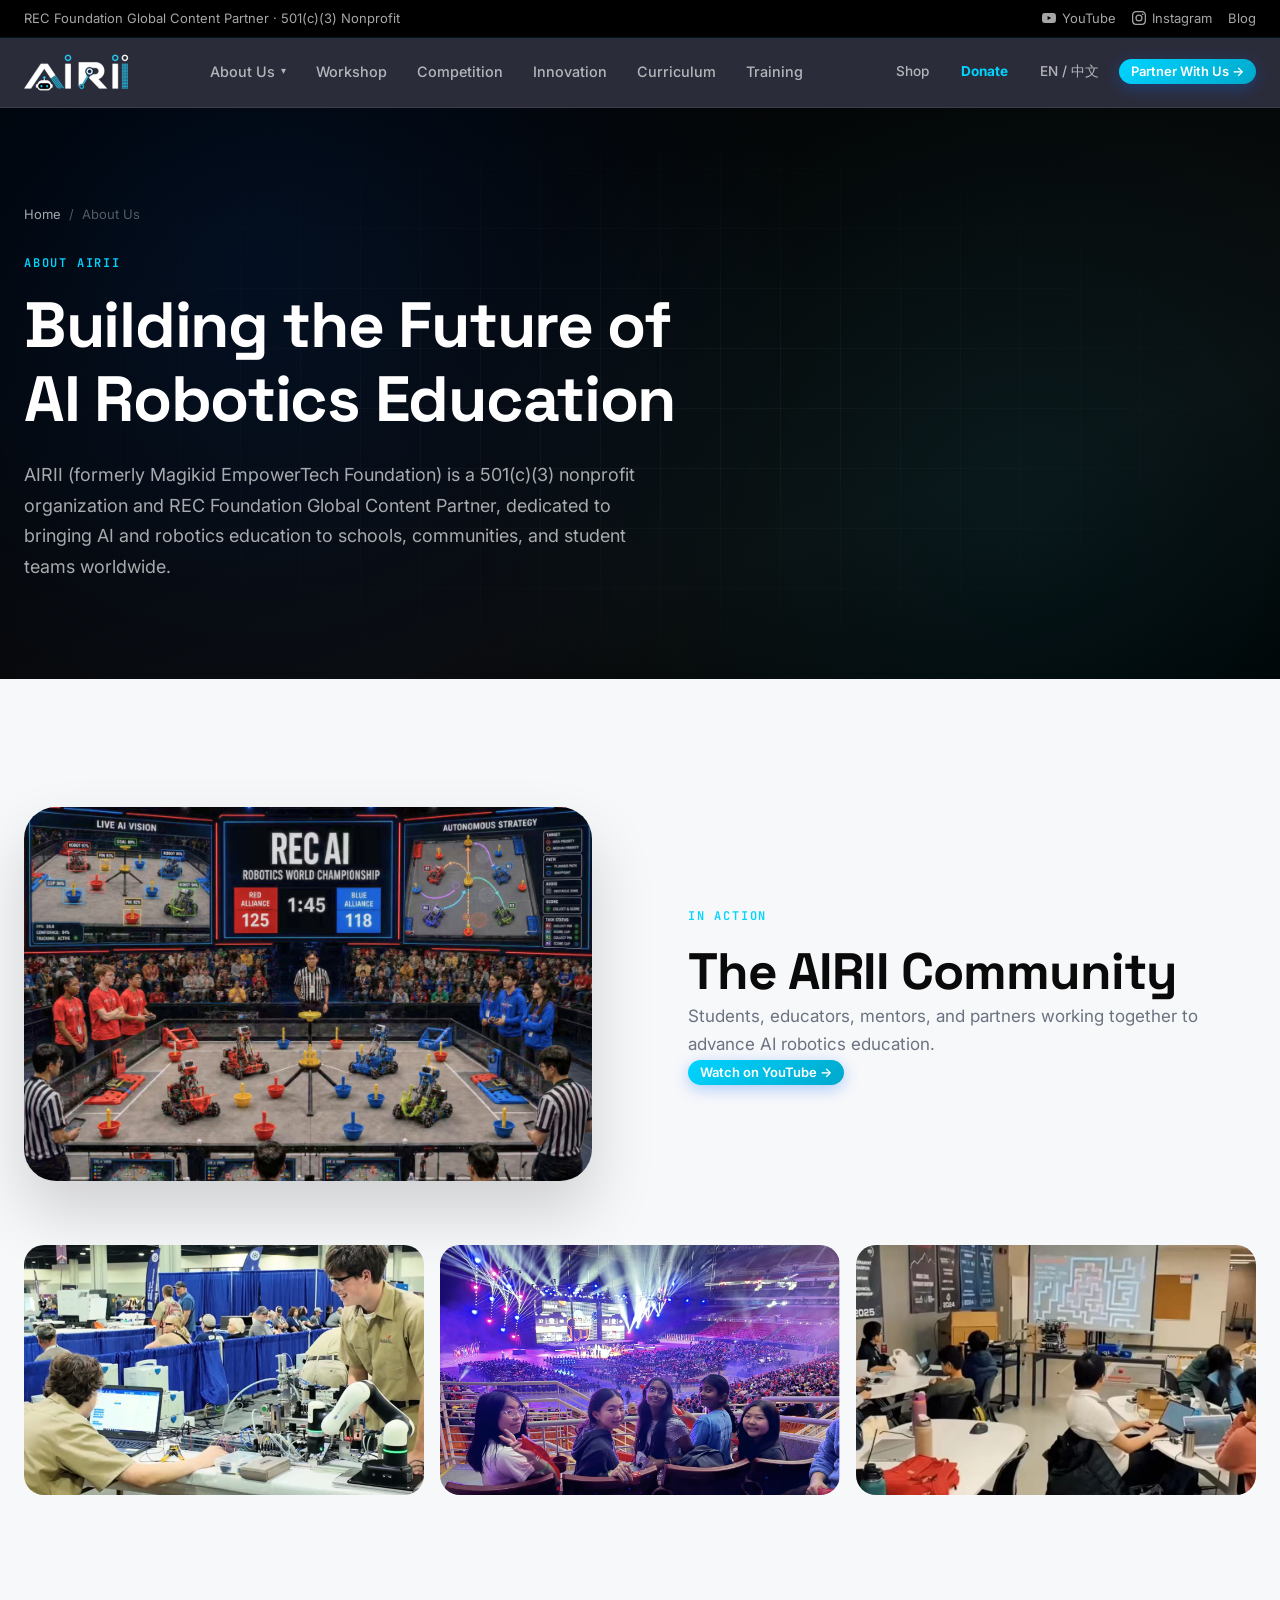
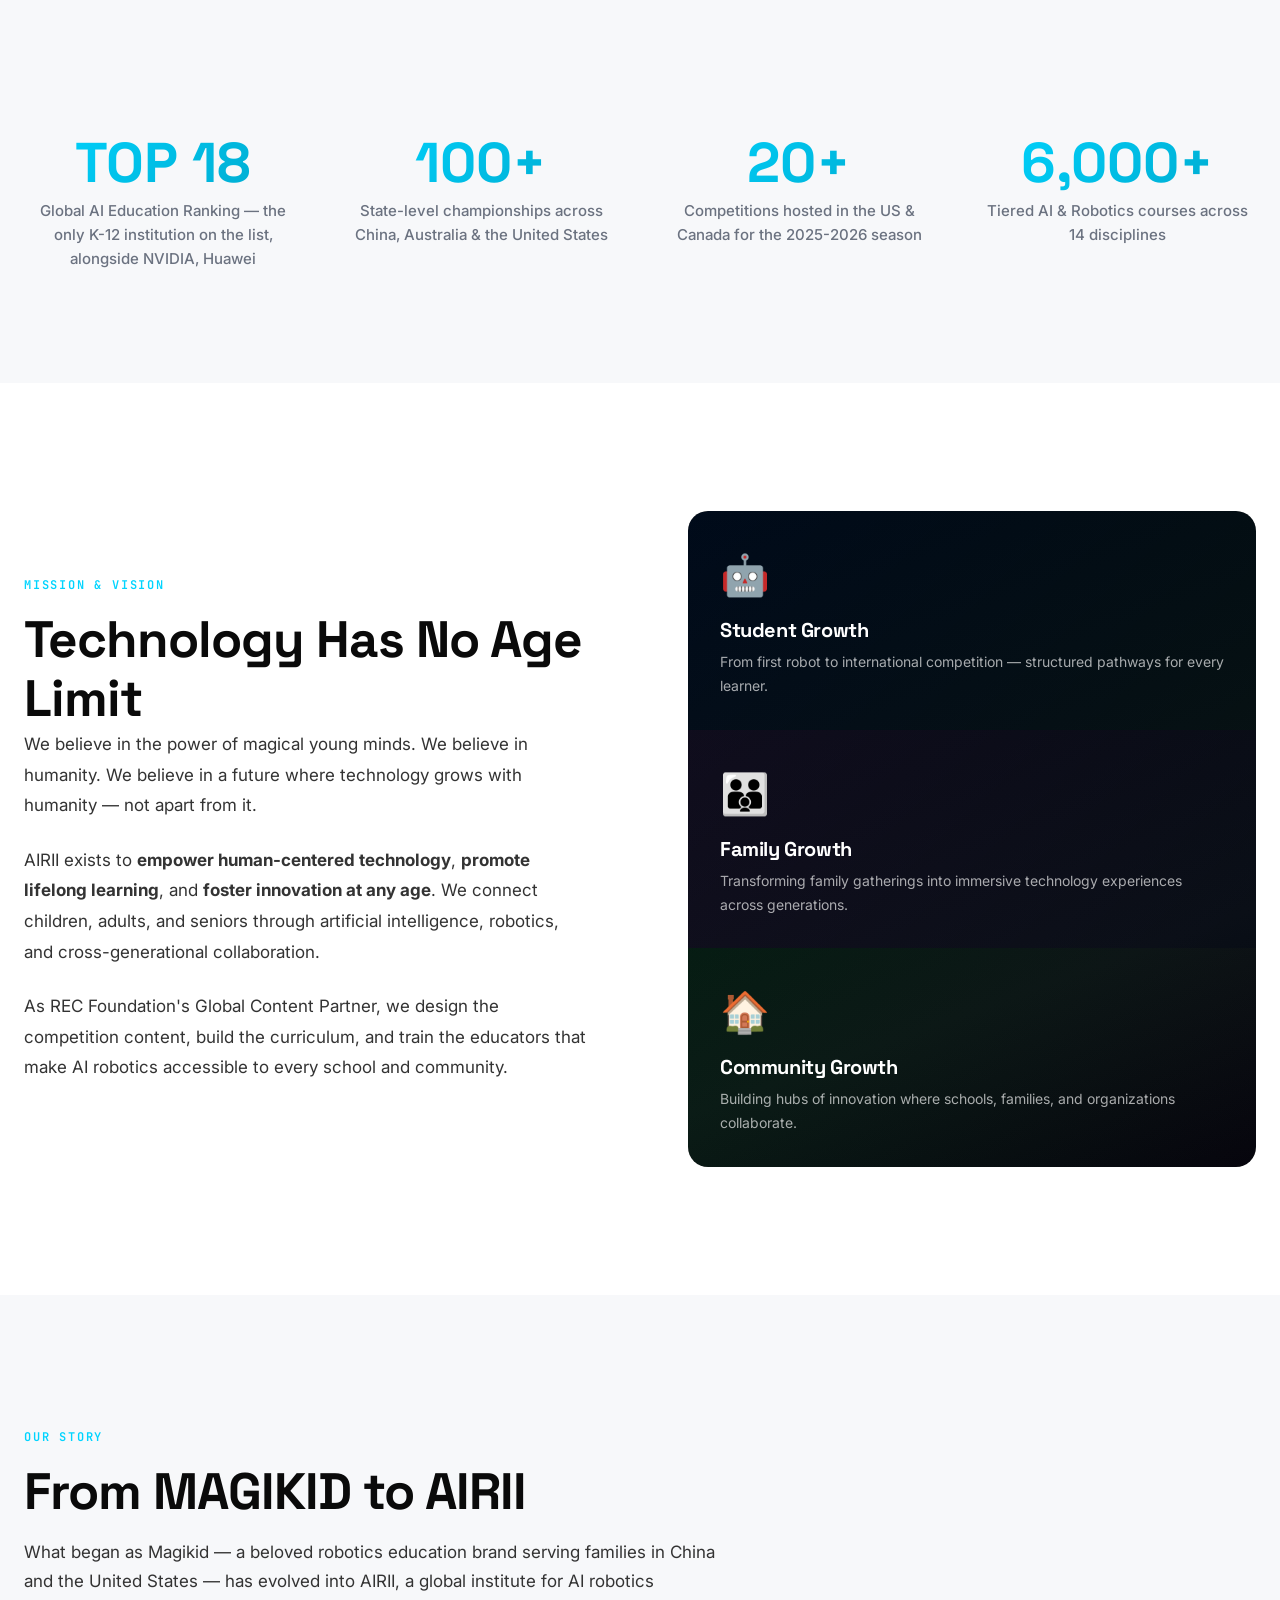
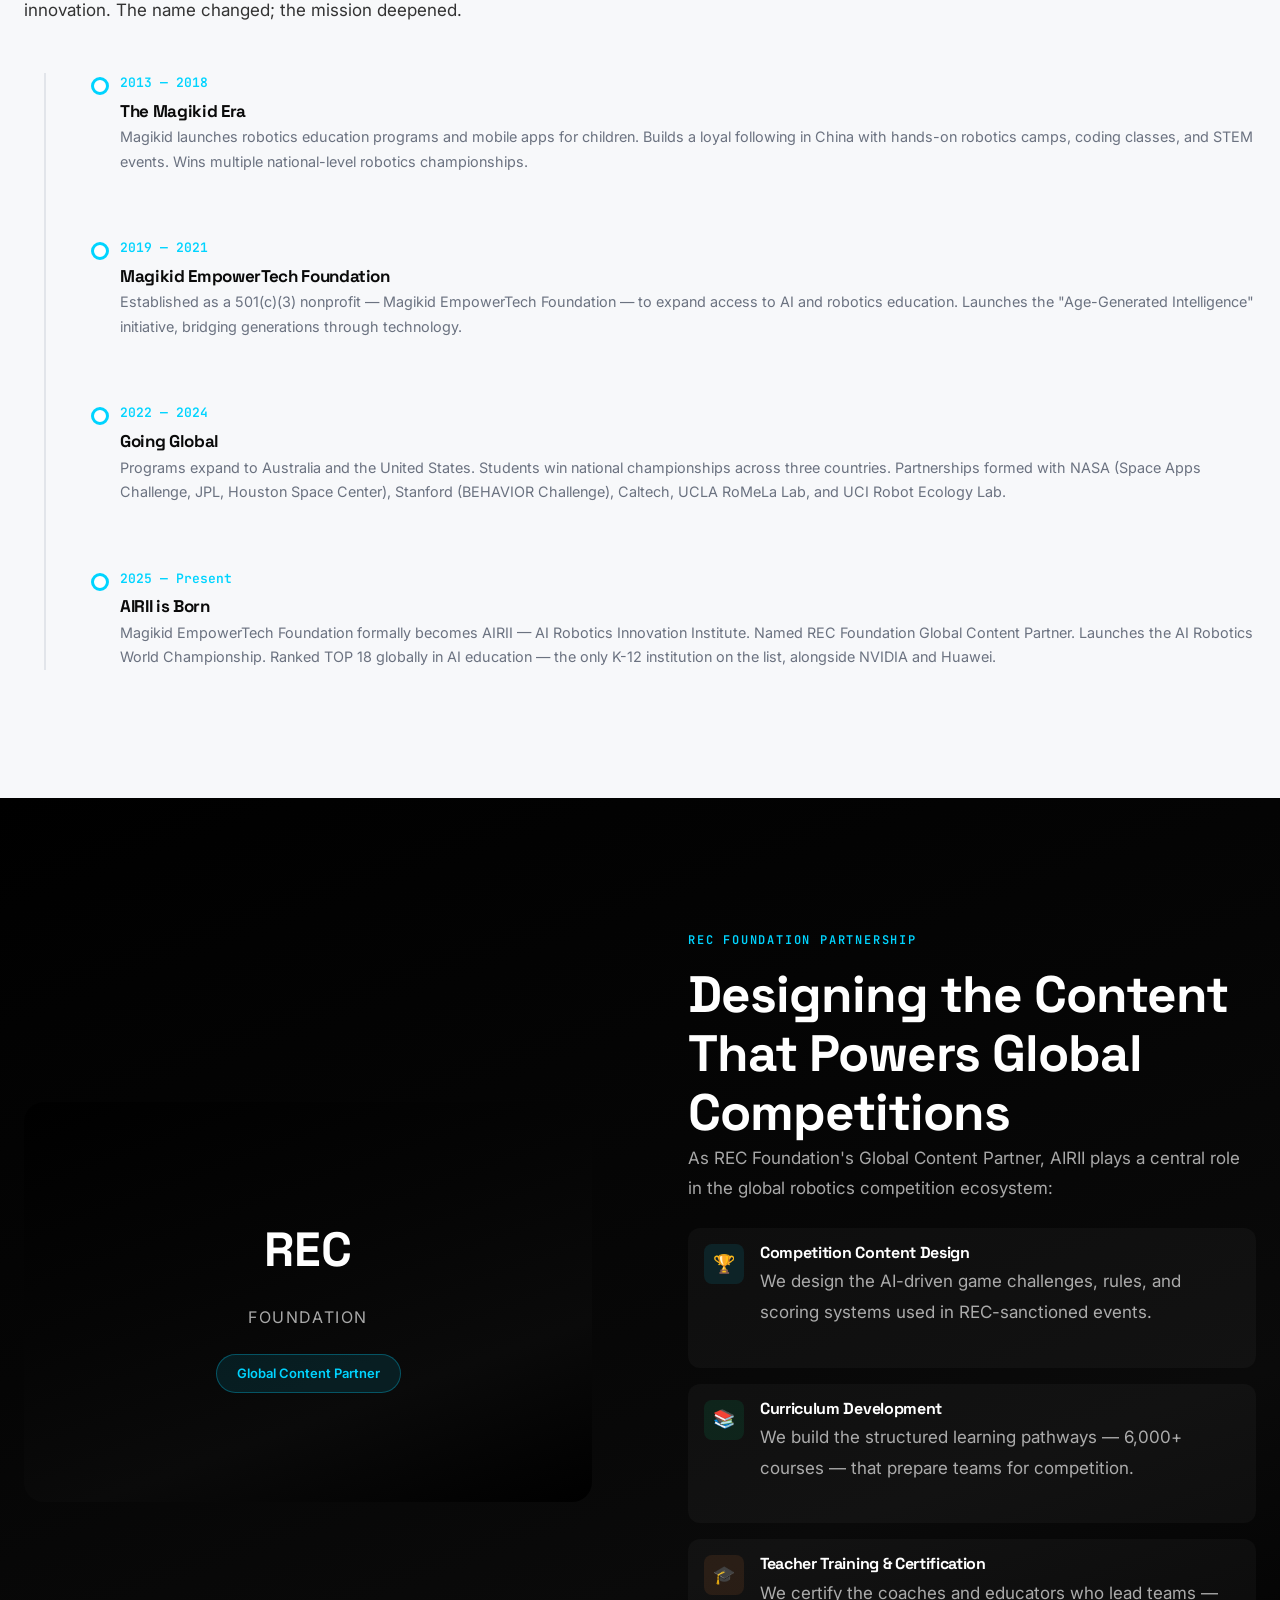
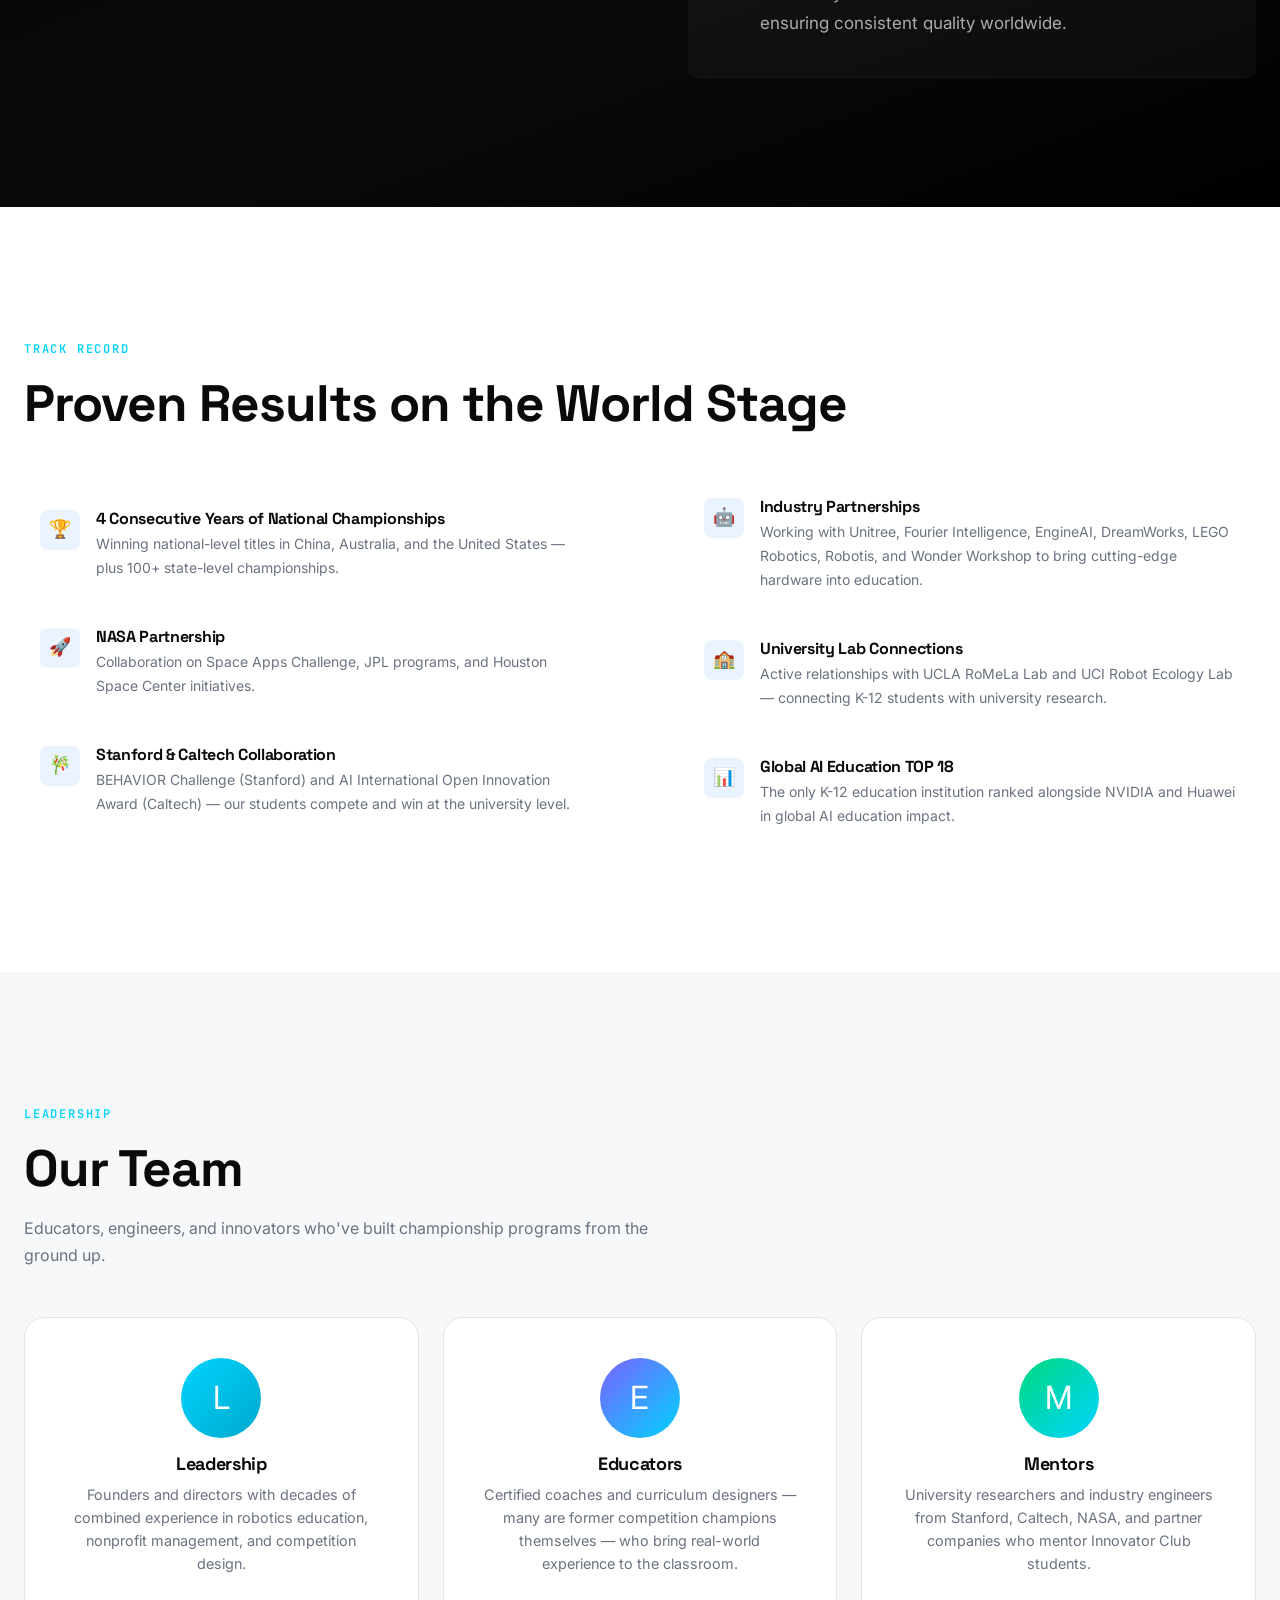
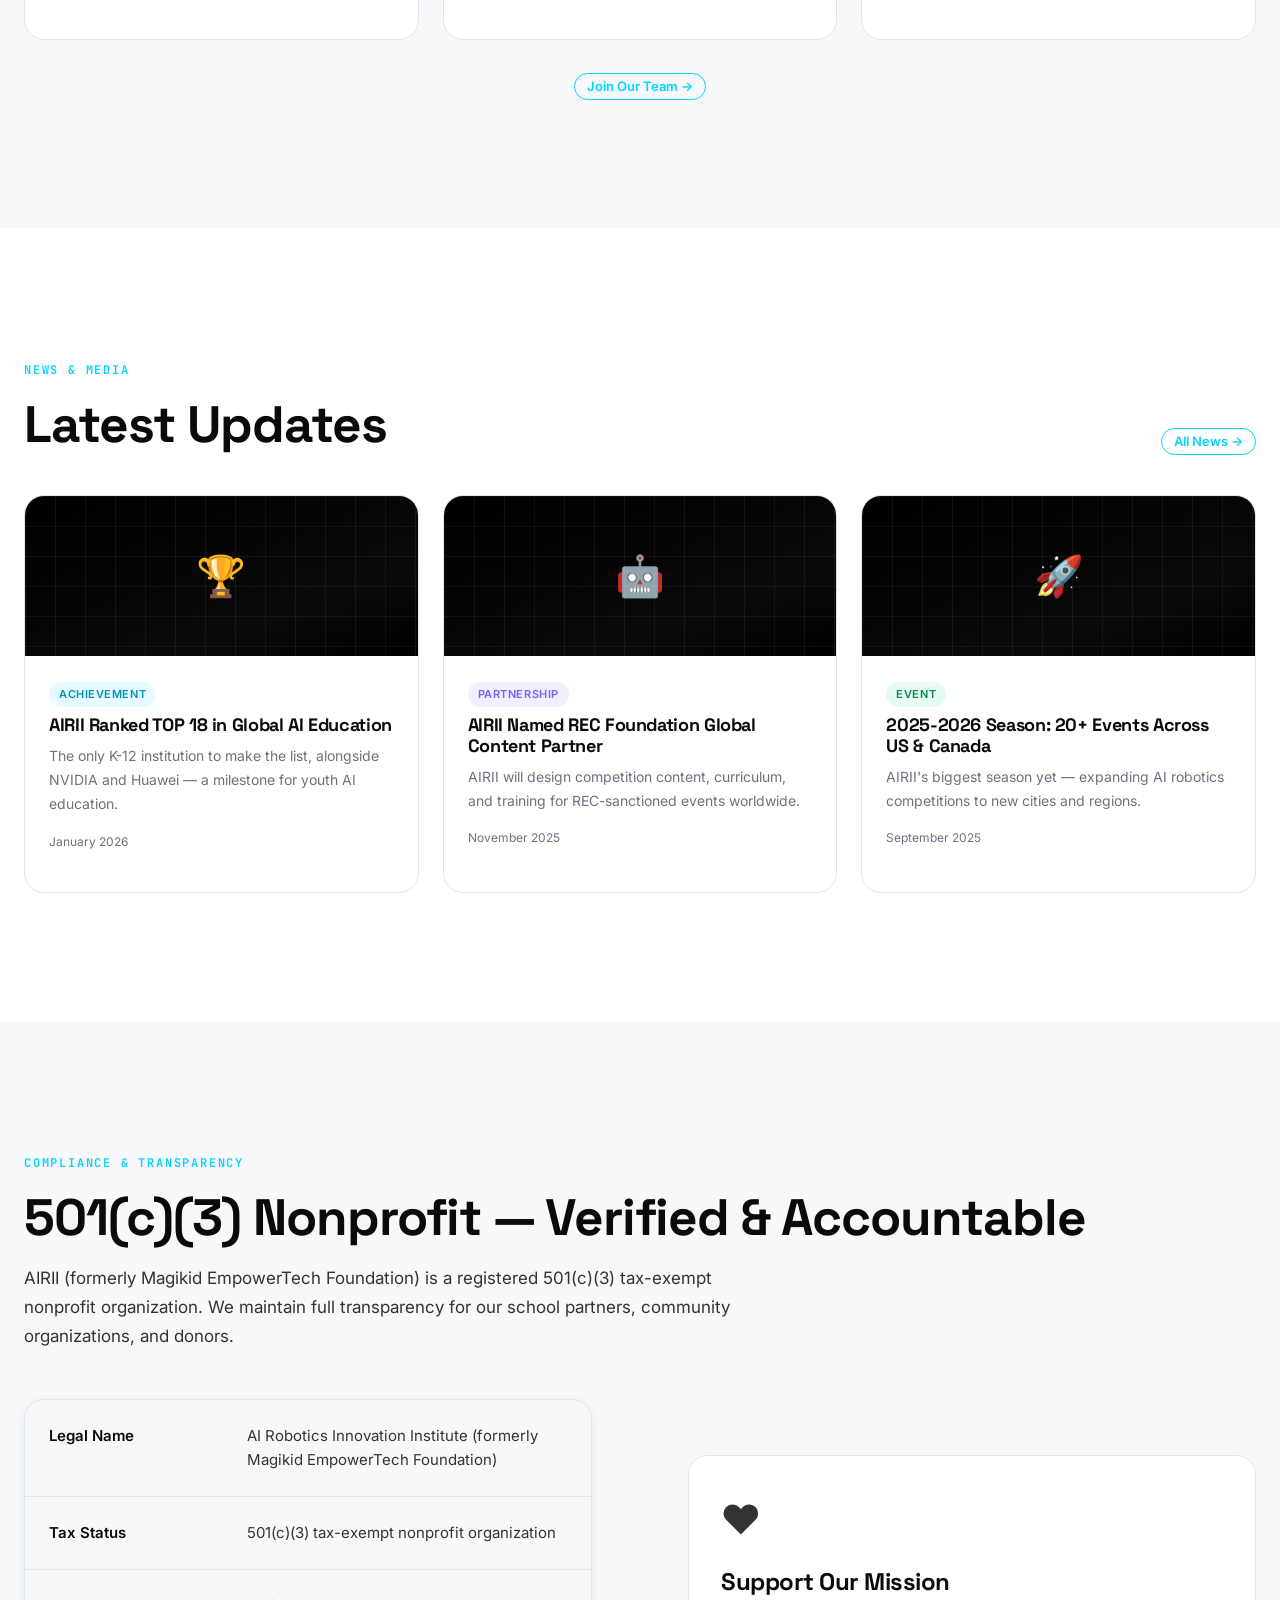
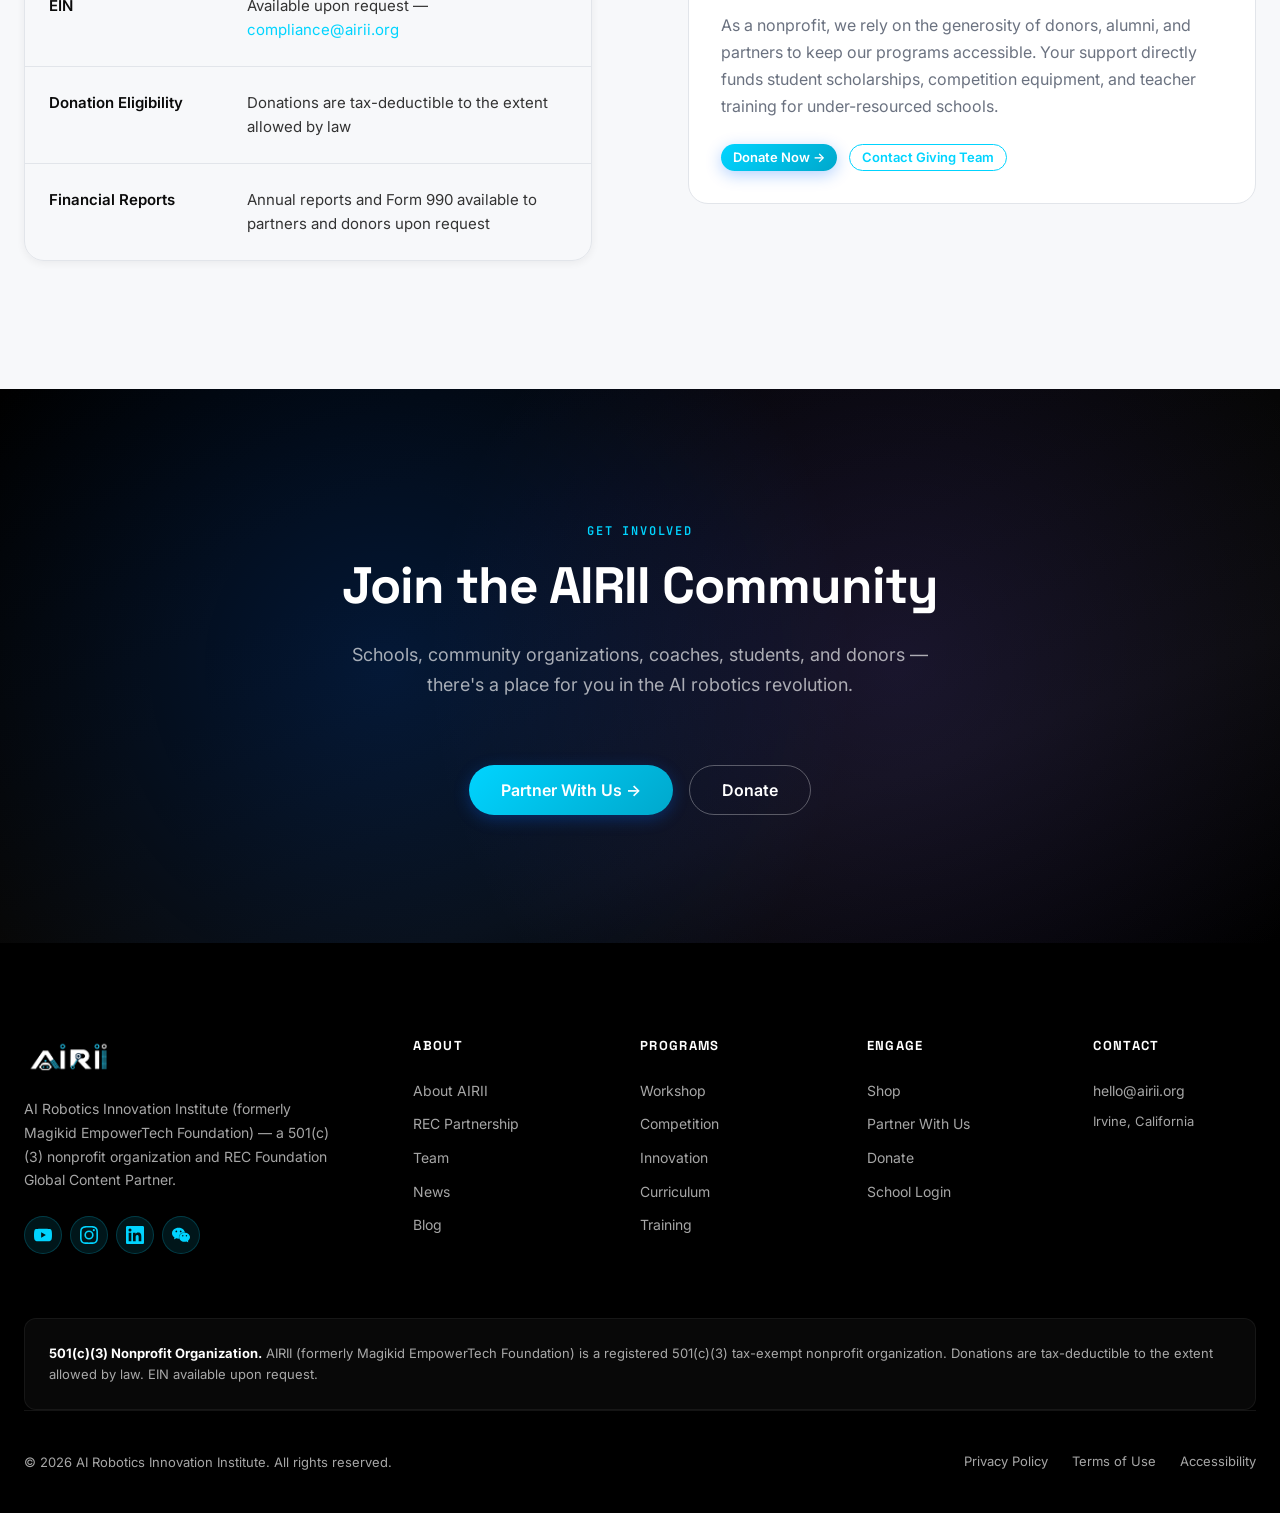
==== commit 6cd8082c: "Add bilingual donate page, crowdfunding section, move Blog to About dropdown - New donate.html: full" ====
--- a/about.html
+++ b/about.html
@@ -39,10 +39,10 @@
                     <a href="about.html#rec-partnership">REC Foundation Partnership</a>
                     <a href="about.html#team">Team</a>
                     <a href="about.html#news">News &amp; Media</a>
+                    <a href="blog.html">Blog</a>
                     <a href="about.html#compliance">Compliance &amp; Transparency</a>
                 </div>
             </li>
-            <li><a href="blog.html">Blog</a></li>
             <li><a href="workshop.html">Workshop</a></li>
             <li><a href="competition.html">Competition</a></li>
             <li><a href="innovation.html">Innovation</a></li>
@@ -51,6 +51,7 @@
         </ul>
         <div class="nav-tools">
             <a href="shop.html" class="nav-tool-link">Shop</a>
+            <a href="donate.html" class="nav-tool-link" style="color:var(--color-cyan); font-weight:700;">Donate</a>
             <a href="#" class="nav-tool-link">EN / 中文</a>
             
             <a href="#partner" class="btn btn-primary btn-sm">Partner With Us &rarr;</a>
@@ -462,6 +463,7 @@
                     <li><a href="about.html#rec-partnership">REC Partnership</a></li>
                     <li><a href="about.html#team">Team</a></li>
                     <li><a href="about.html#news">News</a></li>
+                    <li><a href="blog.html">Blog</a></li>
                 </ul>
             </div>
             <div class="footer-col">
@@ -479,7 +481,7 @@
                 <ul>
                     <li><a href="shop.html">Shop</a></li>
                     <li><a href="#partner">Partner With Us</a></li>
-                    <li><a href="about.html#compliance">Donate</a></li>
+                    <li><a href="donate.html">Donate</a></li>
                     <li><a href="#">School Login</a></li>
                 </ul>
             </div>
--- a/css/style.css
+++ b/css/style.css
@@ -2434,3 +2434,629 @@
         grid-template-columns: 1fr;
     }
 }
+
+/* ============================================
+   AIRII — Donation & Crowdfunding Components
+   ============================================ */
+
+/* ===== Bilingual Toggle ===== */
+.lang-toggle {
+    display: inline-flex;
+    background: rgba(0, 212, 255, 0.08);
+    border: 1px solid rgba(0, 212, 255, 0.2);
+    border-radius: 999px;
+    padding: 3px;
+    gap: 2px;
+}
+.lang-toggle button {
+    padding: 6px 16px;
+    border: none;
+    background: transparent;
+    color: var(--text-muted);
+    font-size: 0.8125rem;
+    font-weight: 600;
+    border-radius: 999px;
+    cursor: pointer;
+    transition: all 0.2s;
+    font-family: var(--font-sans);
+}
+.lang-toggle button.active {
+    background: var(--color-cyan);
+    color: var(--color-dark-900);
+}
+body.lang-zh .en-only { display: none !important; }
+body.lang-en .zh-only { display: none !important; }
+
+/* ===== Donation Hero ===== */
+.donate-hero {
+    position: relative;
+    background: linear-gradient(160deg, #060818 0%, #0A0E27 40%, #111538 100%);
+    color: white;
+    padding: calc(var(--nav-height) + 60px) 0 60px;
+    overflow: hidden;
+}
+.donate-hero::before {
+    content: '';
+    position: absolute;
+    inset: 0;
+    background-image: radial-gradient(circle at 20% 50%, rgba(0,212,255,0.08) 0%, transparent 50%),
+                      radial-gradient(circle at 80% 30%, rgba(123,97,255,0.06) 0%, transparent 50%);
+}
+.donate-hero .container { position: relative; z-index: 1; }
+.donate-hero h1 { color: white; }
+.donate-hero .hero-subtitle { color: rgba(255,255,255,0.8); max-width: 640px; }
+
+/* ===== Donation Purpose Cards ===== */
+.donate-purpose-grid {
+    display: grid;
+    grid-template-columns: repeat(3, 1fr);
+    gap: var(--space-xl);
+    margin-top: 40px;
+}
+.donate-purpose-card {
+    background: var(--color-white);
+    border-radius: var(--radius-xl);
+    overflow: hidden;
+    border: 1px solid var(--color-gray-200);
+    transition: all 0.3s;
+    display: flex;
+    flex-direction: column;
+}
+.donate-purpose-card:hover {
+    transform: translateY(-4px);
+    box-shadow: var(--shadow-xl);
+    border-color: rgba(0, 212, 255, 0.3);
+}
+.donate-purpose-img {
+    aspect-ratio: 16 / 10;
+    overflow: hidden;
+    background: var(--color-dark-700);
+    position: relative;
+}
+.donate-purpose-img img {
+    width: 100%;
+    height: 100%;
+    object-fit: cover;
+    transition: transform 0.4s;
+}
+.donate-purpose-card:hover .donate-purpose-img img {
+    transform: scale(1.05);
+}
+.donate-purpose-icon {
+    position: absolute;
+    top: 16px;
+    left: 16px;
+    width: 48px;
+    height: 48px;
+    border-radius: 12px;
+    background: rgba(0, 212, 255, 0.95);
+    color: var(--color-dark-900);
+    display: flex;
+    align-items: center;
+    justify-content: center;
+    font-size: 1.5rem;
+    z-index: 2;
+}
+.donate-purpose-body {
+    padding: 28px;
+    flex: 1;
+    display: flex;
+    flex-direction: column;
+}
+.donate-purpose-body h3 {
+    font-size: 1.25rem;
+    margin-bottom: 12px;
+}
+.donate-purpose-body p {
+    color: var(--text-muted);
+    font-size: 0.9375rem;
+    flex: 1;
+    margin-bottom: 20px;
+}
+.donate-purpose-amount {
+    font-size: 0.8125rem;
+    color: var(--color-primary);
+    font-weight: 600;
+    margin-bottom: 16px;
+}
+.donate-purpose-btn {
+    display: inline-flex;
+    align-items: center;
+    justify-content: center;
+    padding: 12px 24px;
+    background: linear-gradient(135deg, var(--color-cyan), var(--color-primary));
+    color: white;
+    border-radius: var(--radius-md);
+    font-weight: 600;
+    font-size: 0.9375rem;
+    transition: all 0.2s;
+    border: none;
+    cursor: pointer;
+    text-decoration: none;
+}
+.donate-purpose-btn:hover {
+    transform: translateY(-2px);
+    box-shadow: 0 8px 24px rgba(0, 212, 255, 0.3);
+}
+
+/* ===== Donation Form / Amount Selector ===== */
+.donate-form-card {
+    background: var(--color-white);
+    border-radius: var(--radius-xl);
+    padding: 40px;
+    border: 1px solid var(--color-gray-200);
+    box-shadow: var(--shadow-lg);
+}
+.donate-form-card h3 {
+    margin-bottom: 24px;
+}
+.donate-type-toggle {
+    display: flex;
+    gap: 8px;
+    margin-bottom: 24px;
+}
+.donate-type-toggle button {
+    flex: 1;
+    padding: 12px;
+    border: 2px solid var(--color-gray-200);
+    background: var(--color-white);
+    border-radius: var(--radius-md);
+    font-weight: 600;
+    font-size: 0.9375rem;
+    cursor: pointer;
+    transition: all 0.2s;
+    color: var(--text-body);
+    font-family: var(--font-sans);
+}
+.donate-type-toggle button.active {
+    border-color: var(--color-cyan);
+    background: rgba(0, 212, 255, 0.08);
+    color: var(--color-primary);
+}
+.donate-amount-grid {
+    display: grid;
+    grid-template-columns: repeat(3, 1fr);
+    gap: 12px;
+    margin-bottom: 24px;
+}
+.donate-amount-btn {
+    padding: 20px;
+    border: 2px solid var(--color-gray-200);
+    background: var(--color-white);
+    border-radius: var(--radius-md);
+    font-size: 1.5rem;
+    font-weight: 700;
+    cursor: pointer;
+    transition: all 0.2s;
+    text-align: center;
+    color: var(--text-dark);
+    font-family: var(--font-display);
+}
+.donate-amount-btn:hover {
+    border-color: var(--color-cyan);
+}
+.donate-amount-btn.active {
+    border-color: var(--color-cyan);
+    background: rgba(0, 212, 255, 0.08);
+    color: var(--color-primary);
+}
+.donate-amount-btn small {
+    display: block;
+    font-size: 0.75rem;
+    font-weight: 500;
+    color: var(--text-muted);
+    margin-top: 4px;
+}
+.donate-custom-input {
+    width: 100%;
+    padding: 16px 20px;
+    border: 2px solid var(--color-gray-200);
+    border-radius: var(--radius-md);
+    font-size: 1.125rem;
+    font-weight: 600;
+    color: var(--text-dark);
+    margin-bottom: 24px;
+    font-family: var(--font-display);
+    transition: border-color 0.2s;
+}
+.donate-custom-input:focus {
+    outline: none;
+    border-color: var(--color-cyan);
+}
+.donate-purpose-select {
+    width: 100%;
+    padding: 14px 20px;
+    border: 2px solid var(--color-gray-200);
+    border-radius: var(--radius-md);
+    font-size: 0.9375rem;
+    color: var(--text-body);
+    margin-bottom: 24px;
+    background: var(--color-white);
+    cursor: pointer;
+}
+.donate-submit-btn {
+    width: 100%;
+    padding: 18px;
+    background: linear-gradient(135deg, var(--color-cyan), var(--color-primary));
+    color: white;
+    border: none;
+    border-radius: var(--radius-md);
+    font-size: 1.125rem;
+    font-weight: 700;
+    cursor: pointer;
+    transition: all 0.2s;
+    font-family: var(--font-display);
+}
+.donate-submit-btn:hover {
+    transform: translateY(-2px);
+    box-shadow: 0 12px 32px rgba(0, 212, 255, 0.35);
+}
+
+/* ===== Wall of Thanks ===== */
+.wall-of-thanks {
+    background: linear-gradient(180deg, var(--color-gray-50) 0%, var(--color-white) 100%);
+}
+.thanks-stats {
+    display: grid;
+    grid-template-columns: repeat(4, 1fr);
+    gap: 24px;
+    margin-bottom: 48px;
+}
+.thanks-stat {
+    text-align: center;
+}
+.thanks-stat-num {
+    font-size: 2.5rem;
+    font-weight: 800;
+    background: linear-gradient(135deg, var(--color-cyan), var(--color-primary));
+    -webkit-background-clip: text;
+    -webkit-text-fill-color: transparent;
+    background-clip: text;
+    font-family: var(--font-display);
+}
+.thanks-stat-label {
+    color: var(--text-muted);
+    font-size: 0.875rem;
+    margin-top: 4px;
+}
+
+.donor-wall {
+    display: grid;
+    grid-template-columns: repeat(auto-fill, minmax(200px, 1fr));
+    gap: 16px;
+    margin-top: 32px;
+}
+.donor-card {
+    background: var(--color-white);
+    border: 1px solid var(--color-gray-200);
+    border-radius: var(--radius-md);
+    padding: 20px;
+    text-align: center;
+    transition: all 0.2s;
+}
+.donor-card:hover {
+    border-color: rgba(0, 212, 255, 0.3);
+    box-shadow: var(--shadow-md);
+}
+.donor-avatar {
+    width: 56px;
+    height: 56px;
+    border-radius: 50%;
+    margin: 0 auto 12px;
+    display: flex;
+    align-items: center;
+    justify-content: center;
+    font-size: 1.25rem;
+    font-weight: 700;
+    color: white;
+}
+.donor-name {
+    font-weight: 600;
+    font-size: 0.9375rem;
+    margin-bottom: 4px;
+}
+.donor-amount {
+    font-size: 0.8125rem;
+    color: var(--color-cyan);
+    font-weight: 600;
+}
+.donor-message {
+    font-size: 0.8125rem;
+    color: var(--text-muted);
+    margin-top: 8px;
+    line-height: 1.5;
+}
+
+/* ===== Impact Video Section ===== */
+.impact-video-section {
+    position: relative;
+    border-radius: var(--radius-xl);
+    overflow: hidden;
+    background: var(--color-dark-700);
+    min-height: 480px;
+    display: flex;
+    align-items: center;
+    justify-content: center;
+}
+.impact-video-section img {
+    position: absolute;
+    inset: 0;
+    width: 100%;
+    height: 100%;
+    object-fit: cover;
+    opacity: 0.4;
+}
+.impact-video-section::after {
+    content: '';
+    position: absolute;
+    inset: 0;
+    background: linear-gradient(135deg, rgba(0,0,0,0.7) 0%, rgba(0,0,0,0.5) 100%);
+}
+.impact-video-content {
+    position: relative;
+    z-index: 2;
+    text-align: center;
+    color: white;
+    max-width: 640px;
+    padding: 60px;
+}
+.impact-video-content h2 { color: white; }
+.impact-play-btn {
+    width: 80px;
+    height: 80px;
+    border-radius: 50%;
+    background: var(--color-cyan);
+    color: var(--color-dark-900);
+    display: inline-flex;
+    align-items: center;
+    justify-content: center;
+    font-size: 2rem;
+    margin-bottom: 24px;
+    cursor: pointer;
+    transition: all 0.3s;
+    border: none;
+}
+.impact-play-btn:hover {
+    transform: scale(1.1);
+    box-shadow: 0 0 40px rgba(0, 212, 255, 0.5);
+}
+
+/* ===== Crowdfunding Cards ===== */
+.crowdfund-grid {
+    display: grid;
+    grid-template-columns: repeat(2, 1fr);
+    gap: var(--space-xl);
+}
+.crowdfund-card {
+    background: var(--color-white);
+    border-radius: var(--radius-xl);
+    overflow: hidden;
+    border: 1px solid var(--color-gray-200);
+    transition: all 0.3s;
+    display: flex;
+    flex-direction: column;
+}
+.crowdfund-card:hover {
+    transform: translateY(-4px);
+    box-shadow: var(--shadow-xl);
+    border-color: rgba(0, 212, 255, 0.3);
+}
+.crowdfund-card-img {
+    aspect-ratio: 16 / 9;
+    overflow: hidden;
+    background: var(--color-dark-700);
+    position: relative;
+}
+.crowdfund-card-img img {
+    width: 100%;
+    height: 100%;
+    object-fit: cover;
+    transition: transform 0.4s;
+}
+.crowdfund-card:hover .crowdfund-card-img img {
+    transform: scale(1.05);
+}
+.crowdfund-tag {
+    position: absolute;
+    top: 16px;
+    left: 16px;
+    padding: 6px 14px;
+    border-radius: 999px;
+    font-size: 0.75rem;
+    font-weight: 700;
+    color: white;
+    z-index: 2;
+}
+.crowdfund-tag.hot { background: linear-gradient(135deg, #FF3D9A, #FF8C42); }
+.crowdfund-tag.new { background: linear-gradient(135deg, var(--color-cyan), var(--color-primary)); }
+.crowdfund-tag.ending { background: linear-gradient(135deg, #FFD60A, #FF8C42); color: var(--color-dark-900); }
+
+.crowdfund-card-body {
+    padding: 28px;
+    flex: 1;
+    display: flex;
+    flex-direction: column;
+}
+.crowdfund-card-body h3 {
+    font-size: 1.1875rem;
+    margin-bottom: 8px;
+    line-height: 1.35;
+}
+.crowdfund-card-body > p {
+    color: var(--text-muted);
+    font-size: 0.9375rem;
+    margin-bottom: 20px;
+    flex: 1;
+}
+.crowdfund-progress {
+    margin-bottom: 16px;
+}
+.crowdfund-progress-bar {
+    height: 10px;
+    background: var(--color-gray-200);
+    border-radius: 999px;
+    overflow: hidden;
+    margin-bottom: 10px;
+}
+.crowdfund-progress-fill {
+    height: 100%;
+    border-radius: 999px;
+    background: linear-gradient(90deg, var(--color-cyan), var(--color-primary));
+    transition: width 1s ease;
+}
+.crowdfund-progress-info {
+    display: flex;
+    justify-content: space-between;
+    align-items: baseline;
+}
+.crowdfund-raised {
+    font-size: 1.25rem;
+    font-weight: 800;
+    color: var(--text-dark);
+    font-family: var(--font-display);
+}
+.crowdfund-goal {
+    font-size: 0.875rem;
+    color: var(--text-muted);
+}
+.crowdfund-meta {
+    display: flex;
+    gap: 20px;
+    padding-top: 16px;
+    border-top: 1px solid var(--color-gray-100);
+    margin-bottom: 20px;
+}
+.crowdfund-meta-item {
+    display: flex;
+    align-items: center;
+    gap: 6px;
+    font-size: 0.8125rem;
+    color: var(--text-muted);
+}
+.crowdfund-meta-item strong {
+    color: var(--text-dark);
+    font-weight: 700;
+}
+.crowdfund-reward-preview {
+    background: var(--color-gray-50);
+    border-radius: var(--radius-md);
+    padding: 14px 18px;
+    margin-bottom: 20px;
+    font-size: 0.8125rem;
+    color: var(--text-muted);
+    display: flex;
+    align-items: center;
+    gap: 10px;
+}
+.crowdfund-reward-preview strong {
+    color: var(--color-primary);
+    font-weight: 700;
+}
+.crowdfund-btn {
+    display: inline-flex;
+    align-items: center;
+    justify-content: center;
+    padding: 14px 24px;
+    background: linear-gradient(135deg, var(--color-cyan), var(--color-primary));
+    color: white;
+    border-radius: var(--radius-md);
+    font-weight: 700;
+    font-size: 0.9375rem;
+    text-decoration: none;
+    transition: all 0.2s;
+    border: none;
+    cursor: pointer;
+    width: 100%;
+}
+.crowdfund-btn:hover {
+    transform: translateY(-2px);
+    box-shadow: 0 8px 24px rgba(0, 212, 255, 0.3);
+}
+.crowdfund-btn-outline {
+    background: transparent;
+    color: var(--color-primary);
+    border: 2px solid var(--color-gray-200);
+}
+.crowdfund-btn-outline:hover {
+    border-color: var(--color-cyan);
+    background: rgba(0, 212, 255, 0.05);
+}
+
+/* ===== Donation Info Strip ===== */
+.donate-info-strip {
+    display: grid;
+    grid-template-columns: repeat(3, 1fr);
+    gap: 24px;
+    margin-top: 48px;
+}
+.donate-info-item {
+    text-align: center;
+    padding: 24px;
+}
+.donate-info-icon {
+    font-size: 2rem;
+    margin-bottom: 12px;
+}
+.donate-info-item h4 {
+    font-size: 1rem;
+    margin-bottom: 8px;
+}
+.donate-info-item p {
+    font-size: 0.875rem;
+    color: var(--text-muted);
+}
+
+/* ===== Tax Info Box ===== */
+.tax-info-box {
+    background: rgba(0, 212, 255, 0.05);
+    border: 1px solid rgba(0, 212, 255, 0.15);
+    border-radius: var(--radius-lg);
+    padding: 24px;
+    display: flex;
+    gap: 16px;
+    align-items: flex-start;
+    margin-top: 32px;
+}
+.tax-info-box-icon {
+    font-size: 1.5rem;
+    flex-shrink: 0;
+}
+.tax-info-box h4 {
+    font-size: 0.9375rem;
+    margin-bottom: 4px;
+}
+.tax-info-box p {
+    font-size: 0.8125rem;
+    color: var(--text-muted);
+    line-height: 1.6;
+}
+
+/* ===== Responsive ===== */
+@media (max-width: 1024px) {
+    .donate-purpose-grid {
+        grid-template-columns: 1fr;
+    }
+    .crowdfund-grid {
+        grid-template-columns: 1fr;
+    }
+    .thanks-stats {
+        grid-template-columns: repeat(2, 1fr);
+    }
+    .donate-info-strip {
+        grid-template-columns: 1fr;
+    }
+    .donate-amount-grid {
+        grid-template-columns: repeat(2, 1fr);
+    }
+}
+@media (max-width: 640px) {
+    .donate-amount-grid {
+        grid-template-columns: 1fr;
+    }
+    .thanks-stats {
+        grid-template-columns: 1fr;
+    }
+    .donate-form-card {
+        padding: 24px;
+    }
+}
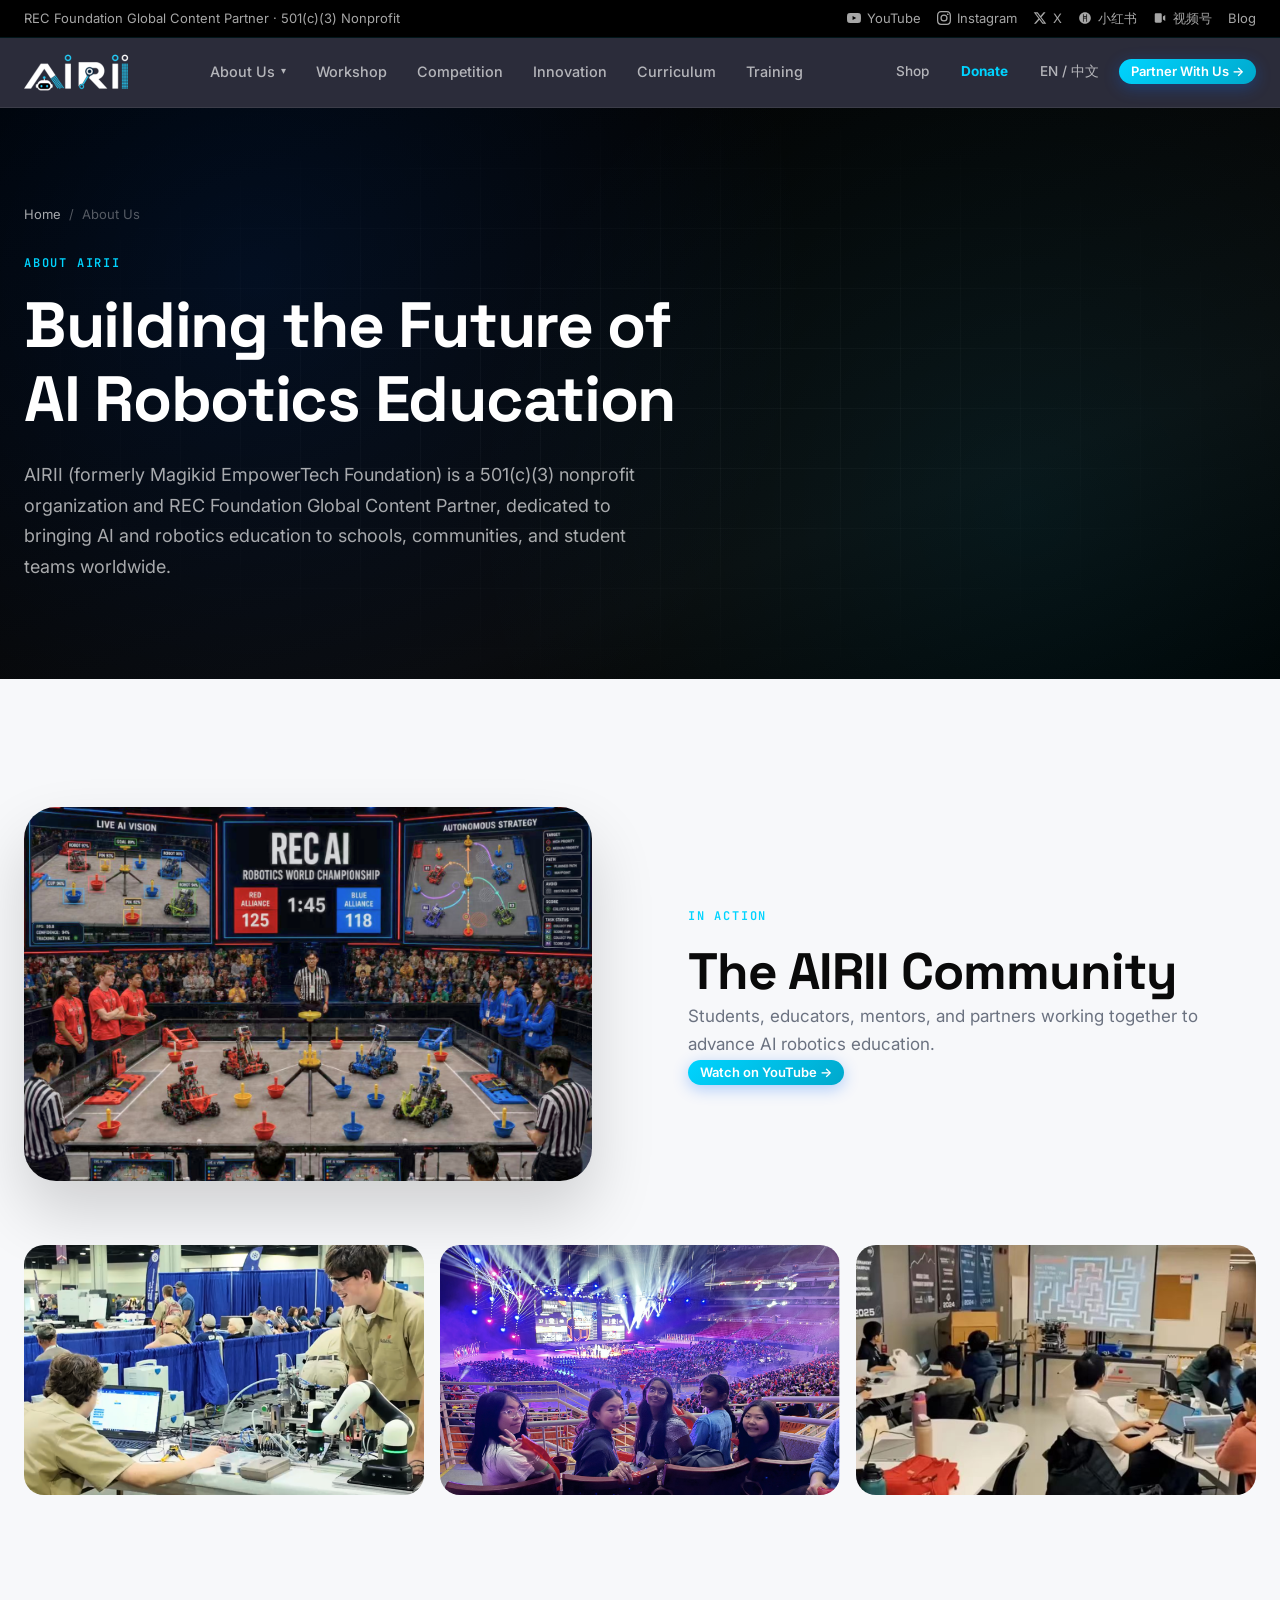
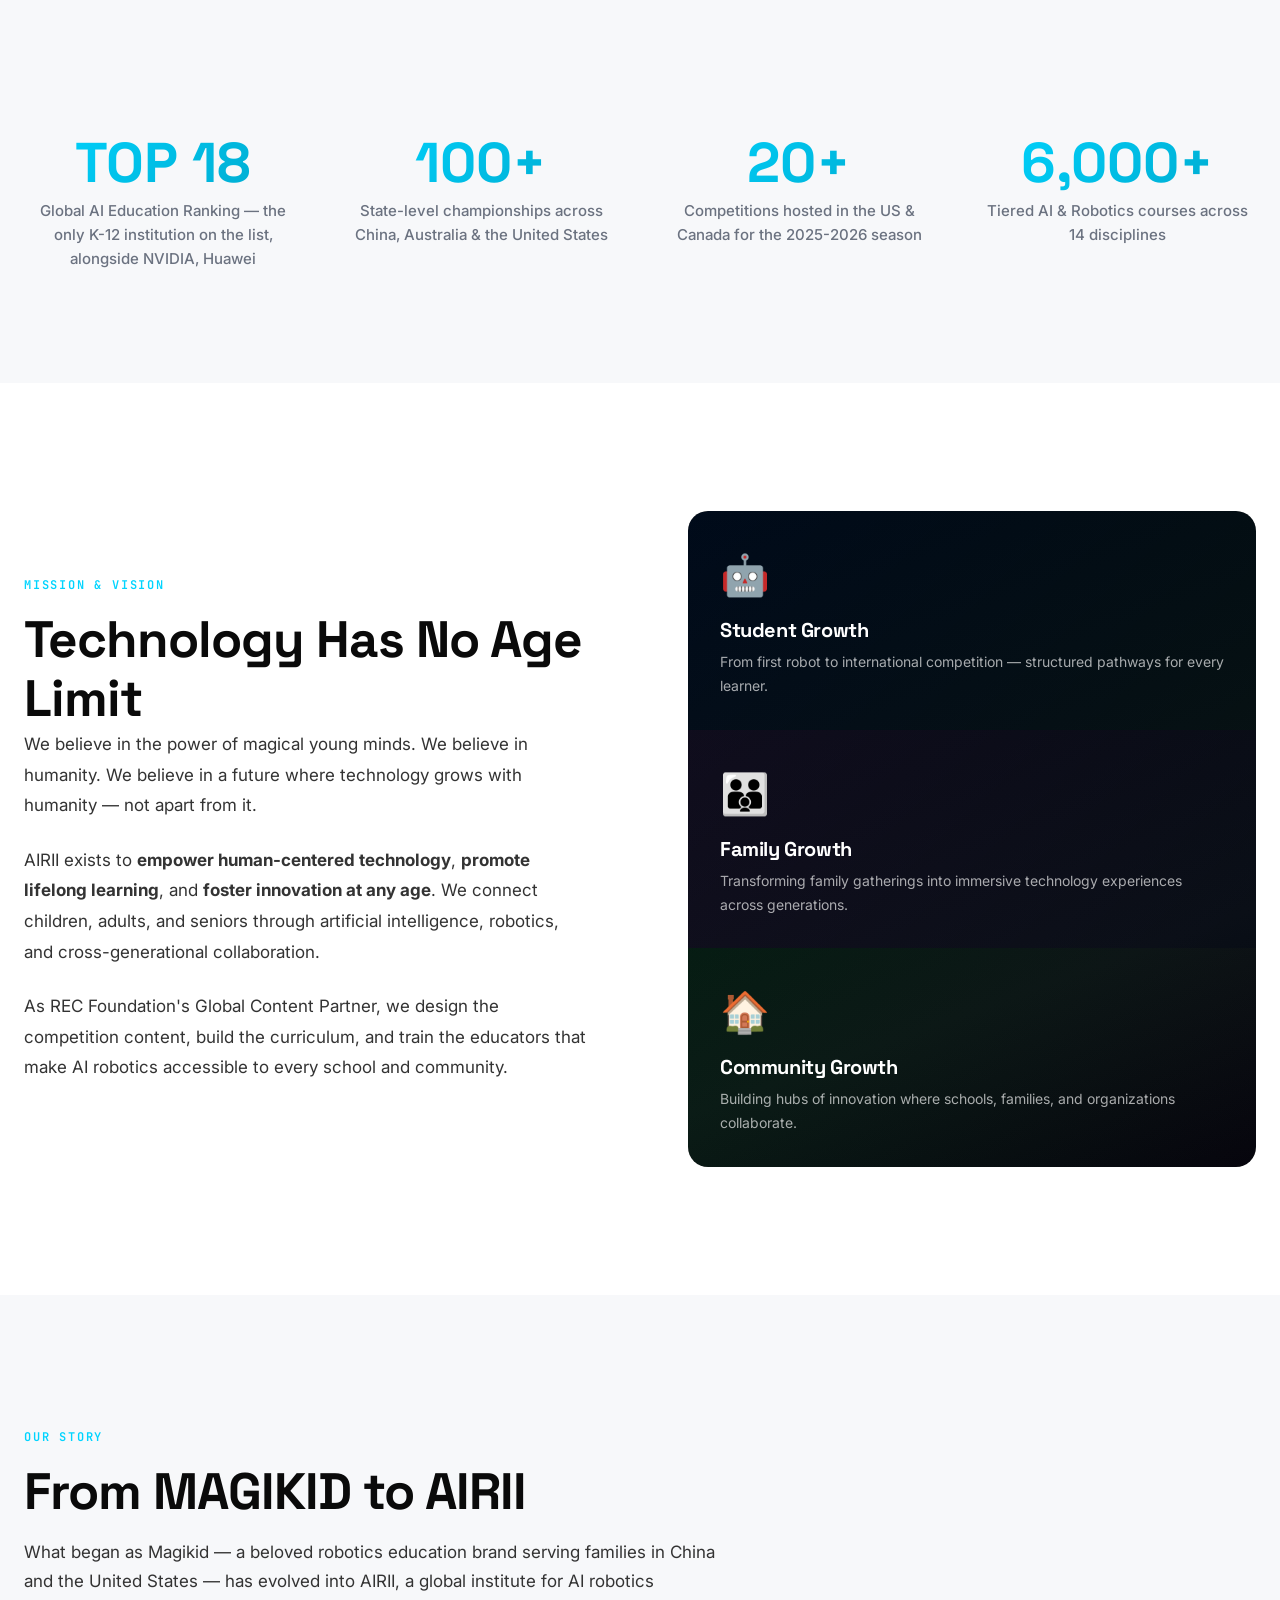
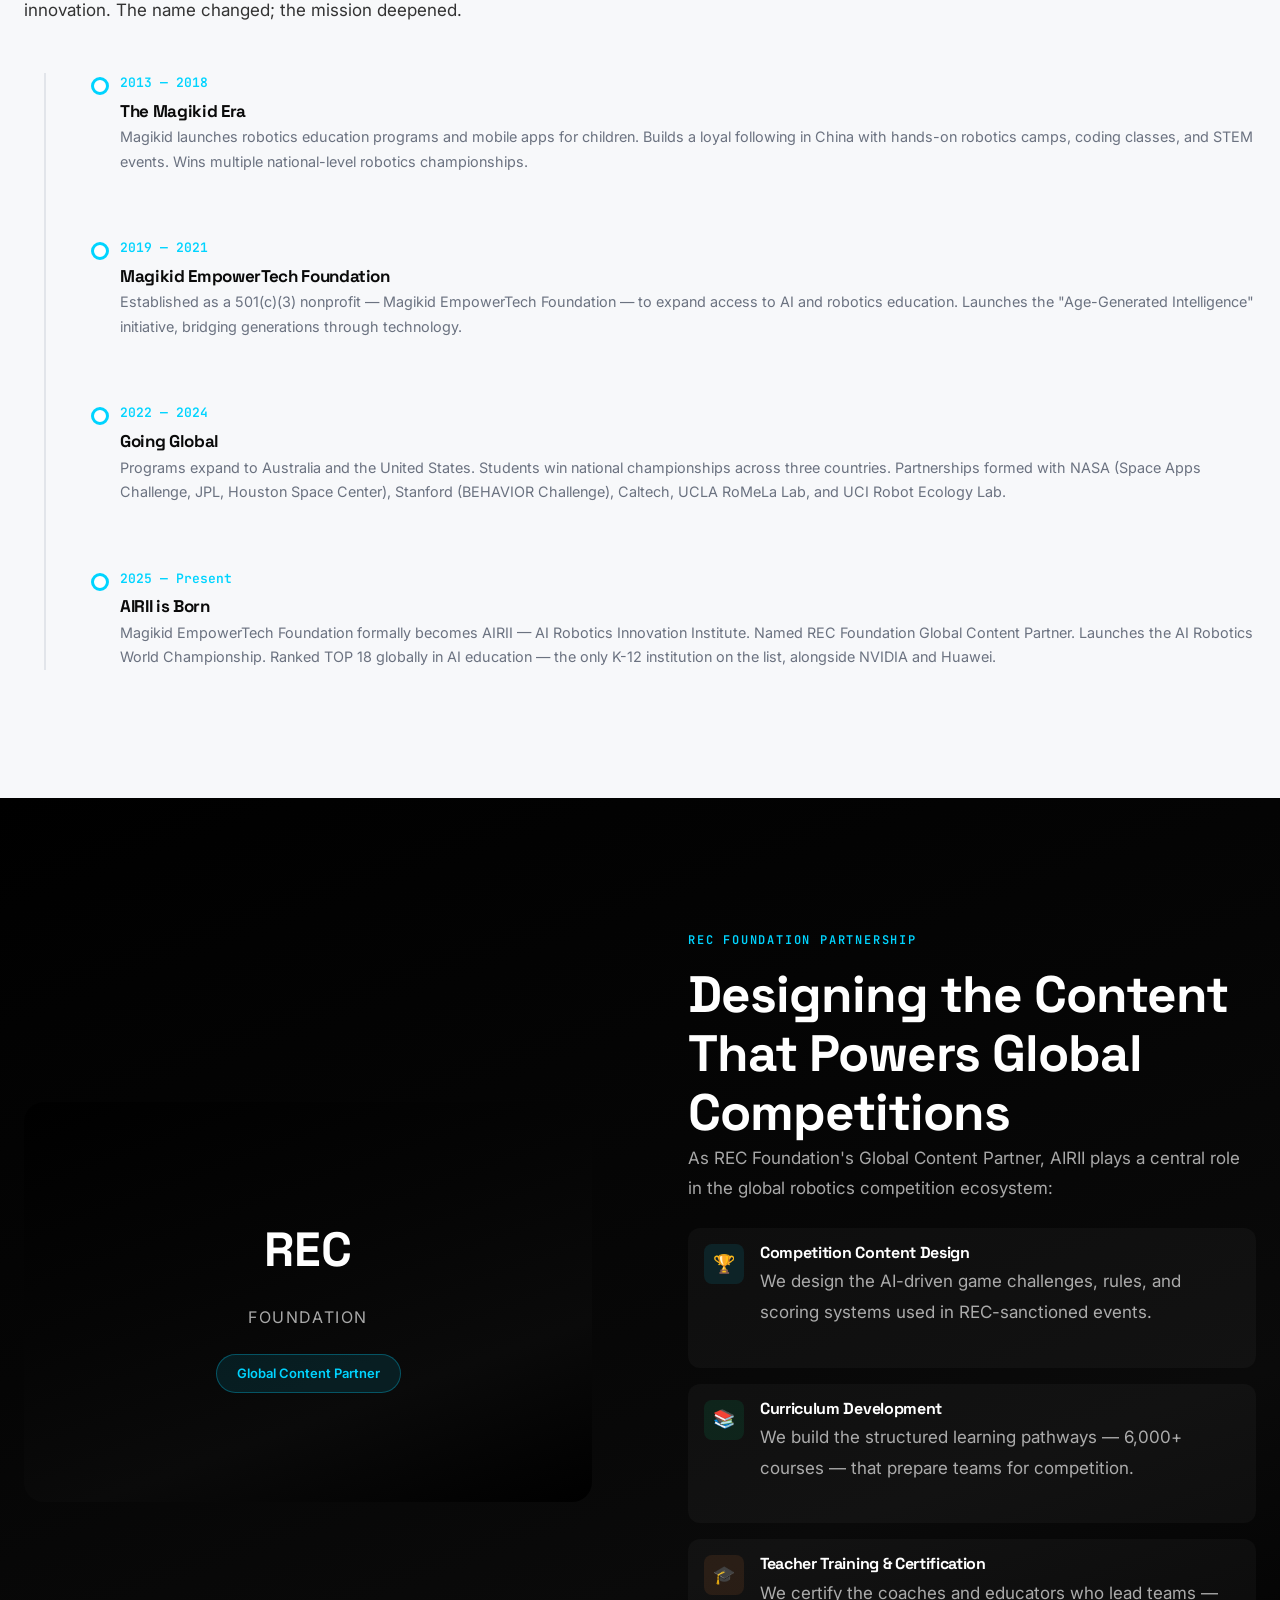
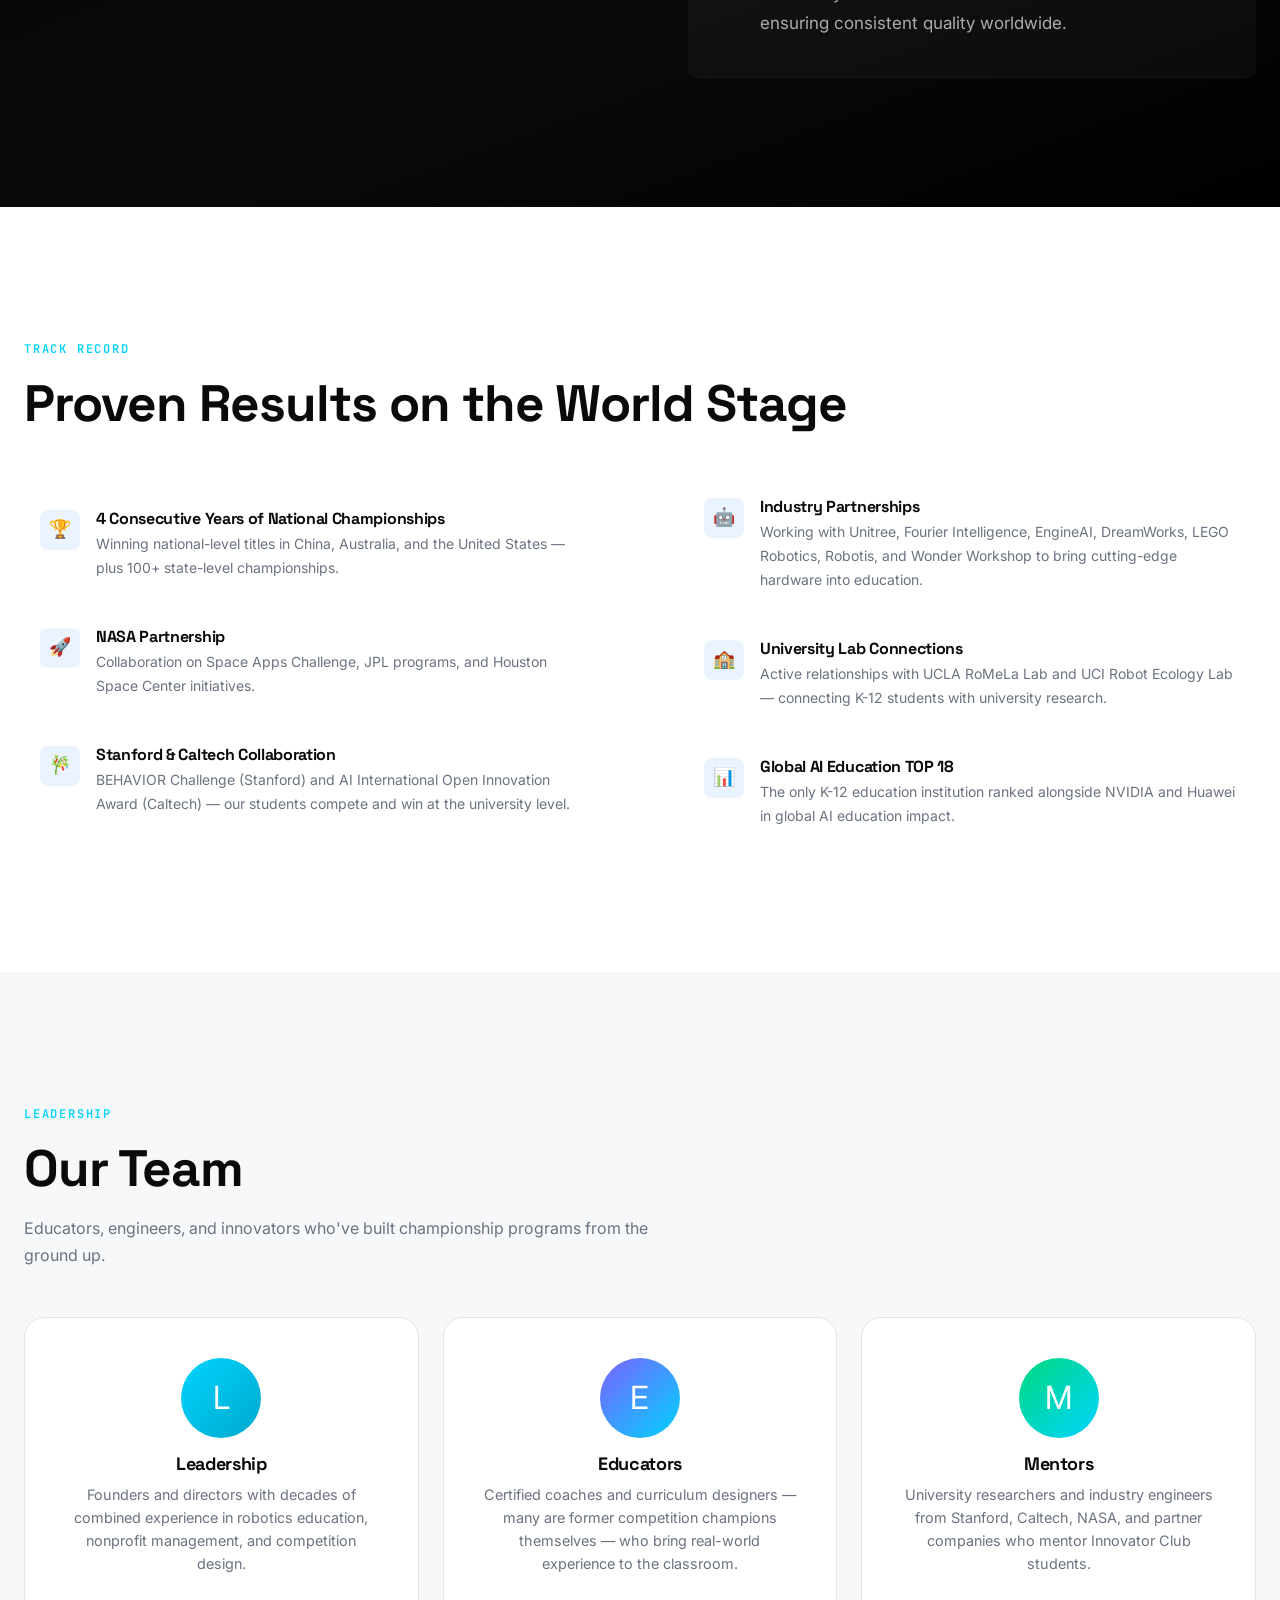
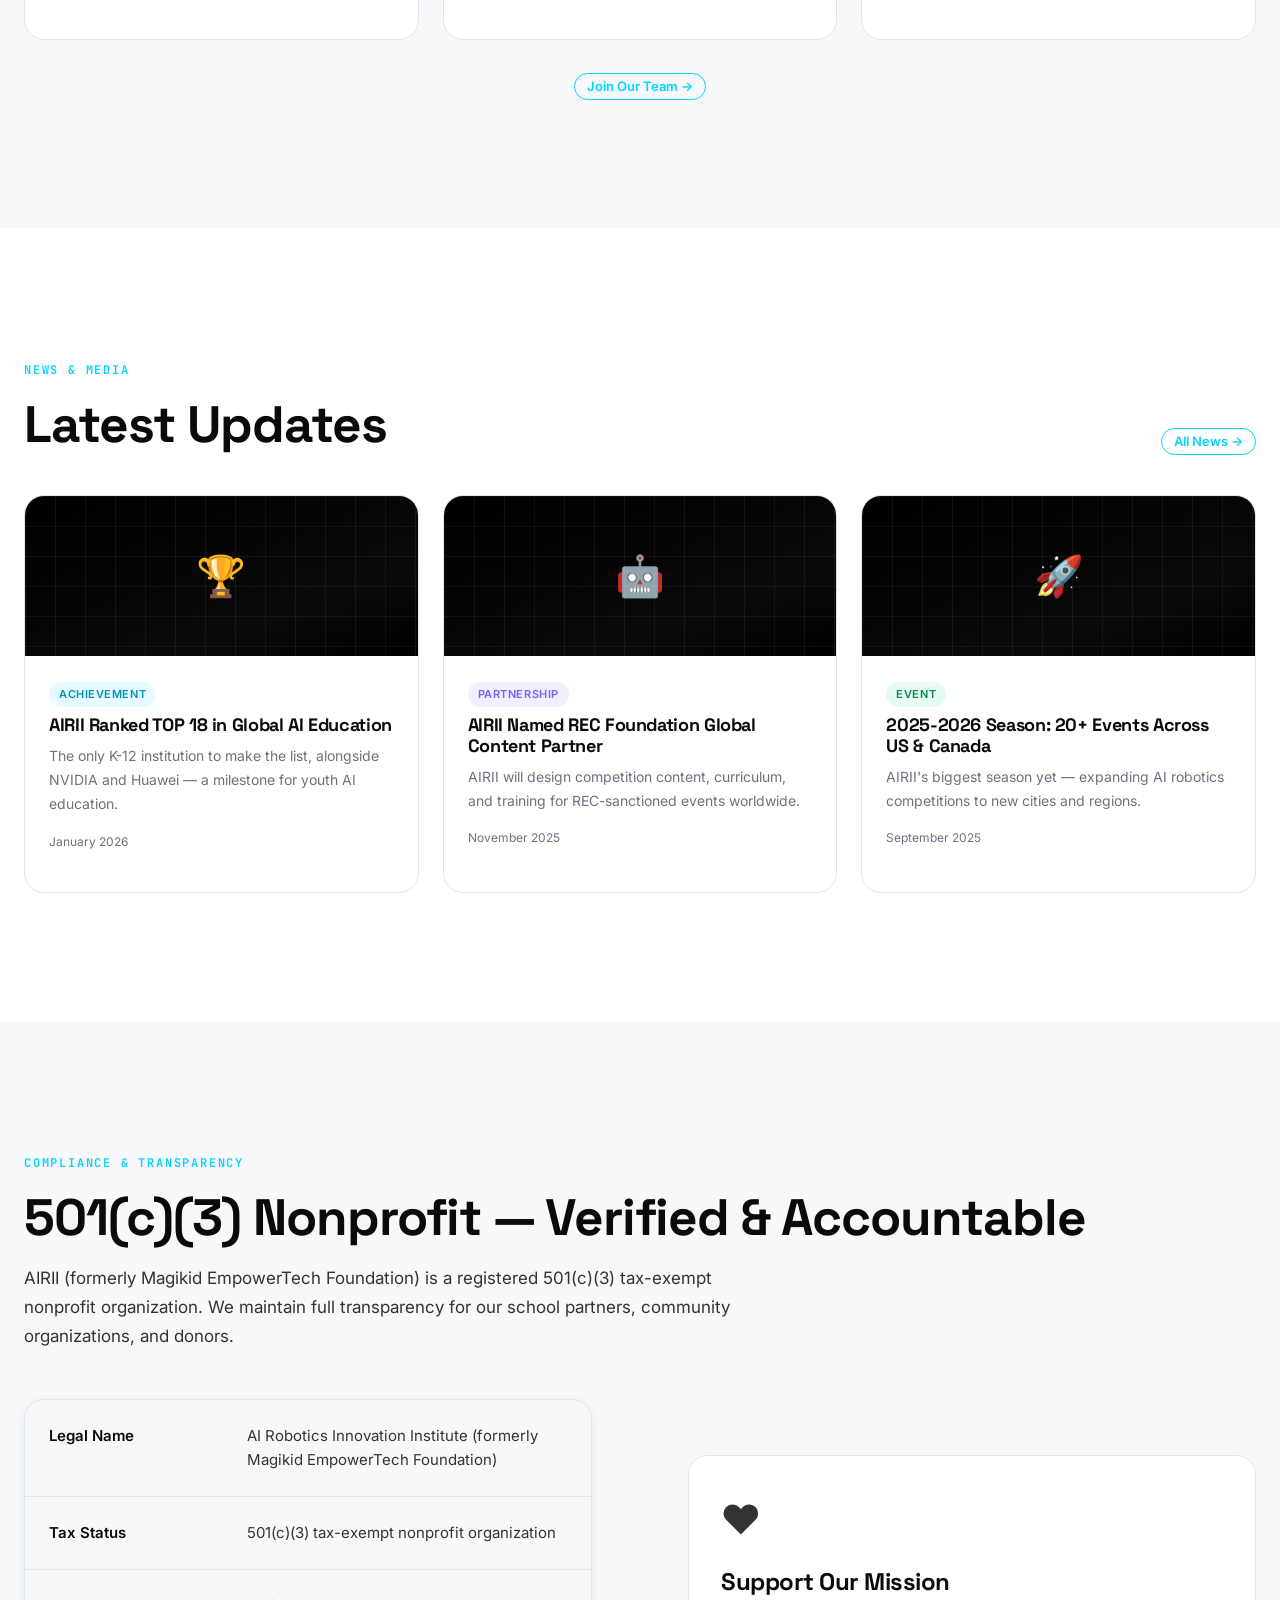
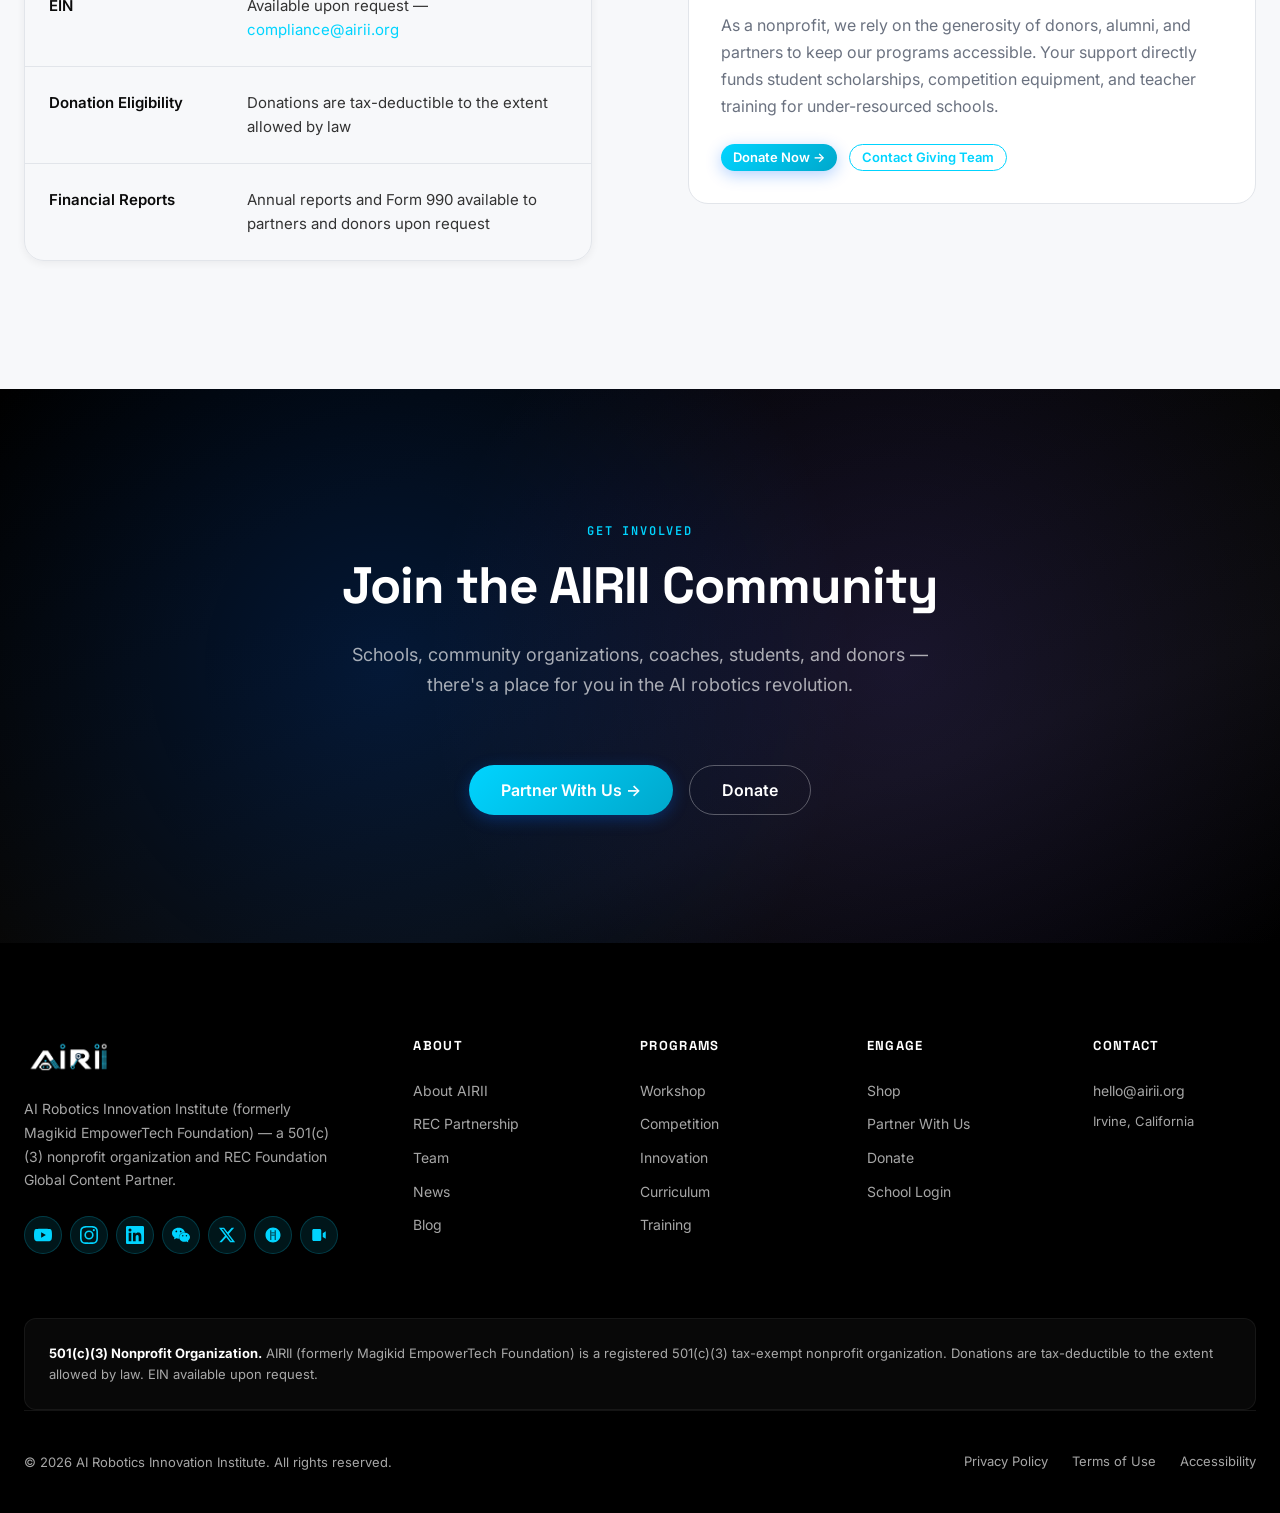
==== commit 54c5d076: "Add X (Twitter), Xiaohongshu, and WeChat Channels social links - Top bar: added X, 小红书, 视频号 links al" ====
--- a/about.html
+++ b/about.html
@@ -18,6 +18,9 @@
         <div class="social-topbar-links">
             <a href="https://youtube.com/@airii" target="_blank" rel="noopener"><svg viewBox="0 0 24 24" width="14" height="14" fill="currentColor"><path d="M23.498 6.186a3.016 3.016 0 0 0-2.122-2.136C19.505 3.545 12 3.545 12 3.545s-7.505 0-9.377.505A3.017 3.017 0 0 0 .502 6.186C0 8.07 0 12 0 12s0 3.93.502 5.814a3.016 3.016 0 0 0 2.122 2.136c1.871.505 9.376.505 9.376.505s7.505 0 9.377-.505a3.015 3.015 0 0 0 2.122-2.136C24 15.93 24 12 24 12s0-3.93-.502-5.814zM9.545 15.568V8.432L15.818 12l-6.273 3.568z"/></svg> YouTube</a>
             <a href="https://instagram.com/airii" target="_blank" rel="noopener"><svg viewBox="0 0 24 24" width="14" height="14" fill="currentColor"><path d="M12 2.163c3.204 0 3.584.012 4.85.07 3.252.148 4.771 1.691 4.919 4.919.058 1.265.069 1.645.069 4.849 0 3.205-.012 3.584-.069 4.849-.149 3.225-1.664 4.771-4.919 4.919-1.266.058-1.644.07-4.85.07-3.204 0-3.584-.012-4.849-.07-3.26-.149-4.771-1.699-4.919-4.92-.058-1.265-.07-1.644-.07-4.849 0-3.204.013-3.583.07-4.849.149-3.227 1.664-4.771 4.919-4.919 1.266-.057 1.645-.069 4.849-.069zM12 0C8.741 0 8.333.014 7.053.072 2.695.272.273 2.69.073 7.052.014 8.333 0 8.741 0 12c0 3.259.014 3.668.072 4.948.2 4.358 2.618 6.78 6.98 6.98C8.333 23.986 8.741 24 12 24c3.259 0 3.668-.014 4.948-.072 4.354-.2 6.782-2.618 6.979-6.98.059-1.28.073-1.689.073-4.948 0-3.259-.014-3.667-.072-4.947-.196-4.354-2.617-6.78-6.979-6.98C15.668.014 15.259 0 12 0zm0 5.838a6.162 6.162 0 1 0 0 12.324 6.162 6.162 0 0 0 0-12.324zM12 16a4 4 0 1 1 0-8 4 4 0 0 1 0 8zm6.406-11.845a1.44 1.44 0 1 0 0 2.881 1.44 1.44 0 0 0 0-2.881z"/></svg> Instagram</a>
+            <a href="https://x.com/airii" target="_blank" rel="noopener"><svg viewBox="0 0 24 24" width="14" height="14" fill="currentColor"><path d="M18.244 2.25h3.308l-7.227 8.26 8.502 11.24H16.17l-5.214-6.817L4.99 21.75H1.68l7.73-8.835L1.254 2.25H8.08l4.713 6.231zm-1.161 17.52h1.833L7.084 4.126H5.117z"/></svg> X</a>
+            <a href="https://www.xiaohongshu.com/user/profile/airii" target="_blank" rel="noopener"><svg viewBox="0 0 24 24" width="14" height="14" fill="currentColor"><path d="M12 2C6.48 2 2 6.48 2 12s4.48 10 10 10 10-4.48 10-10S17.52 2 12 2zm-2 6.5h4v1.2h-4V8.5zm0 3h4v1.2h-4V11.5zM8.5 5.5h1.2v13H8.5v-13zm5.8 0h1.2v13h-1.2v-13z"/></svg> 小红书</a>
+            <a href="#wechat-channels" class="channels-trigger"><svg viewBox="0 0 24 24" width="14" height="14" fill="currentColor"><path d="M3 6c0-1.1.9-2 2-2h8c1.1 0 2 .9 2 2v12c0 1.1-.9 2-2 2H5c-1.1 0-2-.9-2-2V6zm14 3.5l4-2.5v10l-4-2.5v-5z"/></svg> 视频号</a>
             <a href="blog.html">Blog</a>
         </div>
     </div>
@@ -39,7 +42,10 @@
                     <a href="about.html#rec-partnership">REC Foundation Partnership</a>
                     <a href="about.html#team">Team</a>
                     <a href="about.html#news">News &amp; Media</a>
-                    <a href="blog.html">Blog</a>
+                    <a href="https://x.com/airii" target="_blank" rel="noopener"><svg viewBox="0 0 24 24" width="14" height="14" fill="currentColor"><path d="M18.244 2.25h3.308l-7.227 8.26 8.502 11.24H16.17l-5.214-6.817L4.99 21.75H1.68l7.73-8.835L1.254 2.25H8.08l4.713 6.231zm-1.161 17.52h1.833L7.084 4.126H5.117z"/></svg> X</a>
+            <a href="https://www.xiaohongshu.com/user/profile/airii" target="_blank" rel="noopener"><svg viewBox="0 0 24 24" width="14" height="14" fill="currentColor"><path d="M12 2C6.48 2 2 6.48 2 12s4.48 10 10 10 10-4.48 10-10S17.52 2 12 2zm-2 6.5h4v1.2h-4V8.5zm0 3h4v1.2h-4V11.5zM8.5 5.5h1.2v13H8.5v-13zm5.8 0h1.2v13h-1.2v-13z"/></svg> 小红书</a>
+            <a href="#wechat-channels" class="channels-trigger"><svg viewBox="0 0 24 24" width="14" height="14" fill="currentColor"><path d="M3 6c0-1.1.9-2 2-2h8c1.1 0 2 .9 2 2v12c0 1.1-.9 2-2 2H5c-1.1 0-2-.9-2-2V6zm14 3.5l4-2.5v10l-4-2.5v-5z"/></svg> 视频号</a>
+            <a href="blog.html">Blog</a>
                     <a href="about.html#compliance">Compliance &amp; Transparency</a>
                 </div>
             </li>
@@ -454,6 +460,9 @@
                     <a href="https://instagram.com/airii" target="_blank" rel="noopener" aria-label="Instagram"><svg viewBox="0 0 24 24" width="18" height="18" fill="currentColor"><path d="M12 2.163c3.204 0 3.584.012 4.85.07 3.252.148 4.771 1.691 4.919 4.919.058 1.265.069 1.645.069 4.849 0 3.205-.012 3.584-.069 4.849-.149 3.225-1.664 4.771-4.919 4.919-1.266.058-1.644.07-4.85.07-3.204 0-3.584-.012-4.849-.07-3.26-.149-4.771-1.699-4.919-4.92-.058-1.265-.07-1.644-.07-4.849 0-3.204.013-3.583.07-4.849.149-3.227 1.664-4.771 4.919-4.919 1.266-.057 1.645-.069 4.849-.069zM12 0C8.741 0 8.333.014 7.053.072 2.695.272.273 2.69.073 7.052.014 8.333 0 8.741 0 12c0 3.259.014 3.668.072 4.948.2 4.358 2.618 6.78 6.98 6.98C8.333 23.986 8.741 24 12 24c3.259 0 3.668-.014 4.948-.072 4.354-.2 6.782-2.618 6.979-6.98.059-1.28.073-1.689.073-4.948 0-3.259-.014-3.667-.072-4.947-.196-4.354-2.617-6.78-6.979-6.98C15.668.014 15.259 0 12 0zm0 5.838a6.162 6.162 0 1 0 0 12.324 6.162 6.162 0 0 0 0-12.324zM12 16a4 4 0 1 1 0-8 4 4 0 0 1 0 8zm6.406-11.845a1.44 1.44 0 1 0 0 2.881 1.44 1.44 0 0 0 0-2.881z"/></svg></a>
                     <a href="https://linkedin.com/company/airii" target="_blank" rel="noopener" aria-label="LinkedIn"><svg viewBox="0 0 24 24" width="18" height="18" fill="currentColor"><path d="M20.447 20.452h-3.554v-5.569c0-1.328-.027-3.037-1.852-3.037-1.853 0-2.136 1.445-2.136 2.939v5.667H9.351V9h3.414v1.561h.046c.477-.9 1.637-1.85 3.37-1.85 3.601 0 4.267 2.37 4.267 5.455v6.286zM5.337 7.433a2.062 2.062 0 0 1-2.063-2.065 2.064 2.064 0 1 1 2.063 2.065zm1.782 13.019H3.555V9h3.564v11.452zM22.225 0H1.771C.792 0 0 .774 0 1.729v20.542C0 23.227.792 24 1.771 24h20.451C23.2 24 24 23.227 24 22.271V1.729C24 .774 23.2 0 22.222 0h.003z"/></svg></a>
                     <a href="#wechat" class="wechat-trigger" aria-label="WeChat"><svg viewBox="0 0 24 24" width="18" height="18" fill="currentColor"><path d="M8.691 2.188C3.891 2.188 0 5.476 0 9.53c0 2.212 1.17 4.203 3.002 5.55a.59.59 0 0 1 .213.665l-.39 1.48c-.019.07-.048.141-.048.213 0 .163.13.295.29.295a.326.326 0 0 0 .167-.054l1.903-1.114a.864.864 0 0 1 .717-.098 10.16 10.16 0 0 0 2.837.403c.276 0 .543-.027.811-.05-.857-2.578.157-4.972 1.932-6.446 1.703-1.415 3.882-1.98 5.853-1.838-.576-3.583-4.196-6.348-8.596-6.348zM5.785 5.991c.642 0 1.162.529 1.162 1.18a1.17 1.17 0 0 1-1.162 1.178A1.17 1.17 0 0 1 4.623 7.17c0-.651.52-1.18 1.162-1.18zm5.813 0c.642 0 1.162.529 1.162 1.18a1.17 1.17 0 0 1-1.162 1.178 1.17 1.17 0 0 1-1.162-1.178c0-.651.52-1.18 1.162-1.18zm5.34 2.867c-1.797-.052-3.746.512-5.28 1.786-1.72 1.428-2.687 3.72-1.78 6.22.942 2.453 3.666 4.229 6.884 4.229.826 0 1.622-.12 2.361-.336a.722.722 0 0 1 .598.082l1.584.926a.272.272 0 0 0 .14.047c.134 0 .24-.111.24-.247 0-.06-.023-.12-.038-.177l-.327-1.233a.49.49 0 0 1 .177-.554C23.219 18.166 24 16.56 24 14.786c0-3.26-3.064-5.891-6.862-5.928zm-2.54 3.013c.535 0 .969.44.969.982a.976.976 0 0 1-.969.983.976.976 0 0 1-.969-.983c0-.542.434-.982.97-.982zm4.844 0c.535 0 .969.44.969.982a.976.976 0 0 1-.969.983.976.976 0 0 1-.969-.983c0-.542.434-.982.969-.982z"/></svg></a>
+                    <a href="https://x.com/airii" target="_blank" rel="noopener" aria-label="X (Twitter)"><svg viewBox="0 0 24 24" width="18" height="18" fill="currentColor"><path d="M18.244 2.25h3.308l-7.227 8.26 8.502 11.24H16.17l-5.214-6.817L4.99 21.75H1.68l7.73-8.835L1.254 2.25H8.08l4.713 6.231zm-1.161 17.52h1.833L7.084 4.126H5.117z"/></svg></a>
+                    <a href="https://www.xiaohongshu.com/user/profile/airii" target="_blank" rel="noopener" aria-label="小红书"><svg viewBox="0 0 24 24" width="18" height="18" fill="currentColor"><path d="M12 2C6.48 2 2 6.48 2 12s4.48 10 10 10 10-4.48 10-10S17.52 2 12 2zm-2 6.5h4v1.2h-4V8.5zm0 3h4v1.2h-4V11.5zM8.5 5.5h1.2v13H8.5v-13zm5.8 0h1.2v13h-1.2v-13z"/></svg></a>
+                    <a href="#wechat-channels" class="channels-trigger" aria-label="视频号"><svg viewBox="0 0 24 24" width="18" height="18" fill="currentColor"><path d="M3 6c0-1.1.9-2 2-2h8c1.1 0 2 .9 2 2v12c0 1.1-.9 2-2 2H5c-1.1 0-2-.9-2-2V6zm14 3.5l4-2.5v10l-4-2.5v-5z"/></svg></a>
                 </div>
             </div>
             <div class="footer-col">
@@ -518,5 +527,30 @@
         <p style="color:var(--text-muted); font-size:0.9375rem;">Scan the QR code with WeChat to follow our official account and get event updates.</p>
     </div>
 </div>
+
+<!-- ===== WeChat Channels Modal ===== -->
+<div class="modal-overlay" id="channels-modal">
+    <div class="modal-content">
+        <button class="modal-close" onclick="document.getElementById('channels-modal').classList.remove('active')">&times;</button>
+        <h3 style="margin-bottom:8px;">WeChat Channels / 微信视频号</h3>
+        <p style="font-size:0.875rem;color:var(--text-muted);margin-bottom:20px;">Scan to follow AIRII on WeChat Channels<br>扫码关注 AIRII 微信视频号</p>
+        <div class="qr-placeholder">
+            <div style="text-align:center;">
+                <div style="font-size:2rem;margin-bottom:8px;">📹</div>
+                <div style="font-size:0.75rem;">QR Code<br>视频号二维码</div>
+            </div>
+        </div>
+        <p style="font-size:0.8125rem;color:var(--text-muted);">Search "AIRII" on WeChat Channels<br>在微信视频号搜索 "AIRII"</p>
+    </div>
+</div>
+<script>
+document.querySelectorAll('.channels-trigger').forEach(function(el){
+    el.addEventListener('click', function(e){
+        e.preventDefault();
+        document.getElementById('channels-modal').classList.add('active');
+    });
+});
+</script>
+
 </body>
 </html>
--- a/css/style.css
+++ b/css/style.css
@@ -3060,3 +3060,30 @@
         padding: 24px;
     }
 }
+
+/* ===== Social Topbar Mobile ===== */
+@media (max-width: 768px) {
+    .social-topbar-inner {
+        flex-direction: column;
+        gap: 4px;
+        padding: 6px 16px;
+        font-size: 0.75rem;
+    }
+    .social-topbar-links {
+        gap: 10px;
+        flex-wrap: wrap;
+        justify-content: center;
+    }
+    .social-topbar-links a {
+        font-size: 0.75rem;
+    }
+}
+@media (max-width: 480px) {
+    .social-topbar-links a {
+        gap: 3px;
+    }
+    .social-topbar-links a svg {
+        width: 12px;
+        height: 12px;
+    }
+}
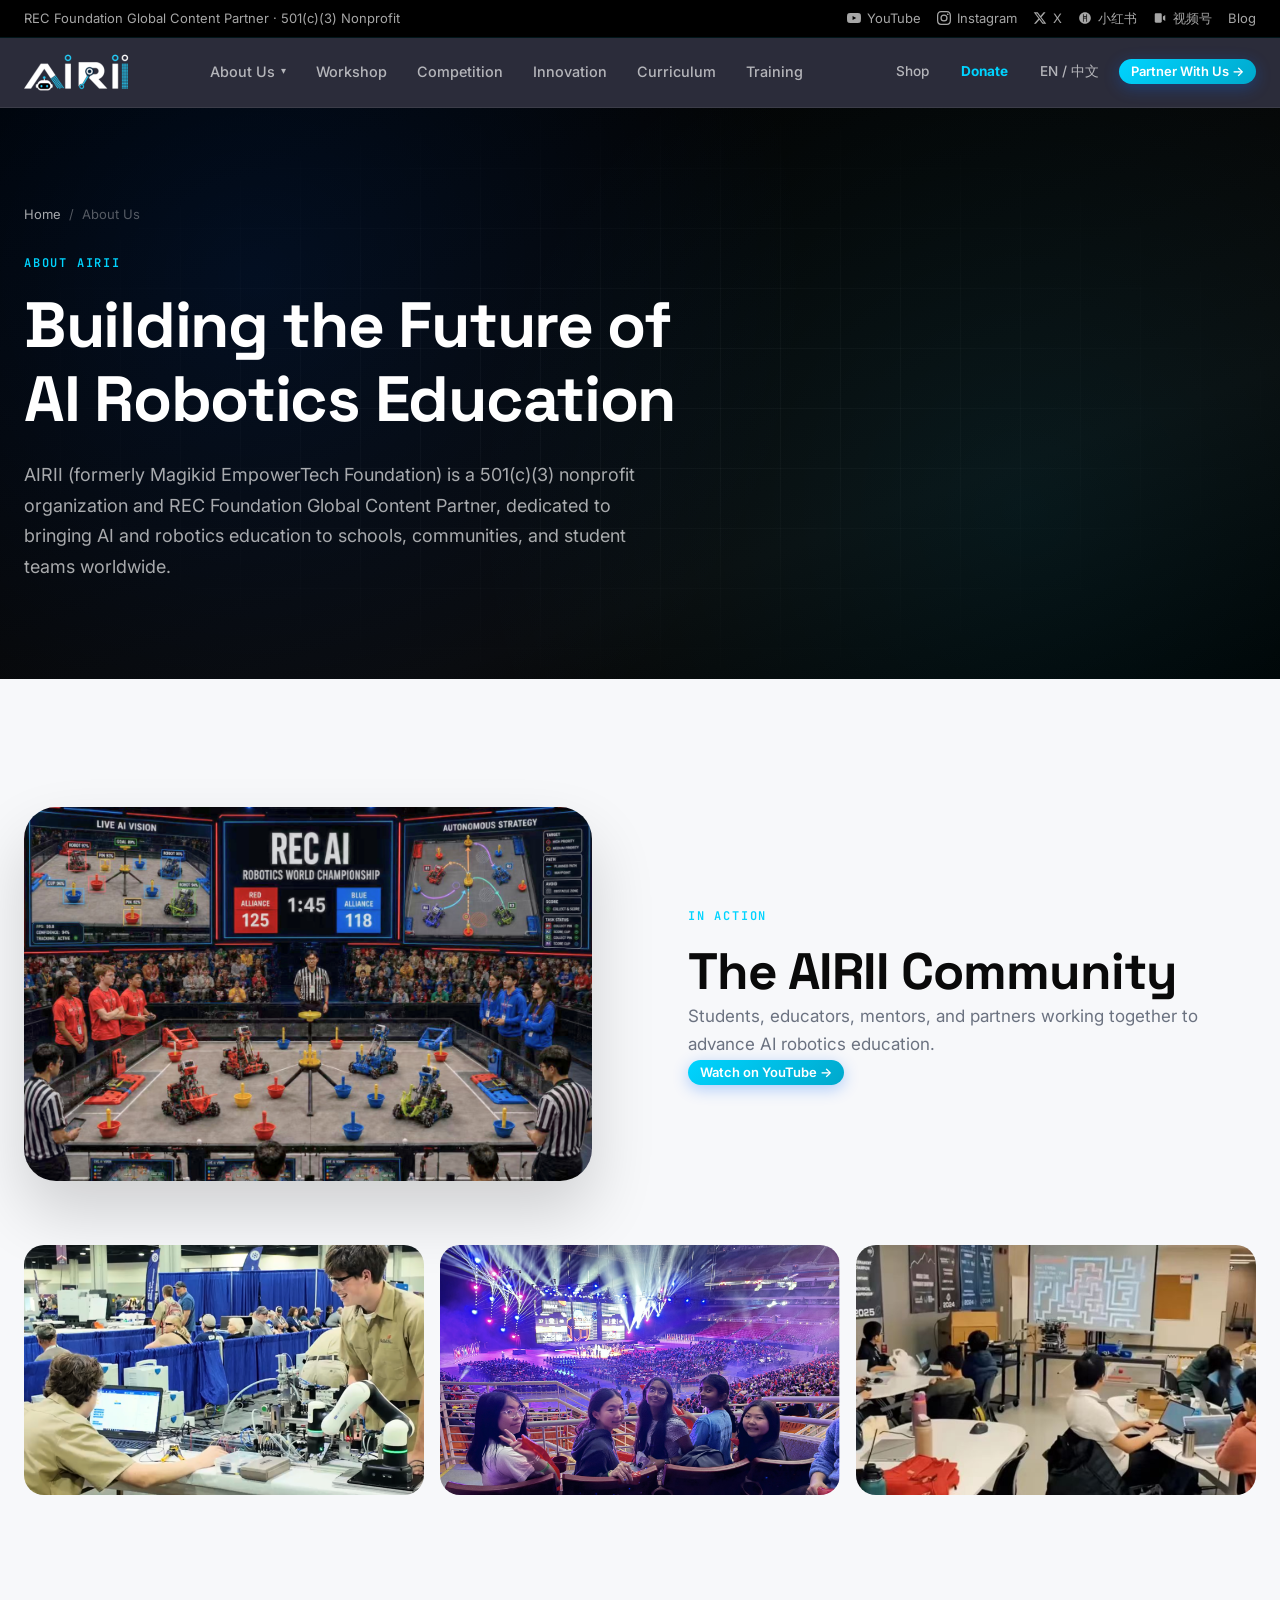
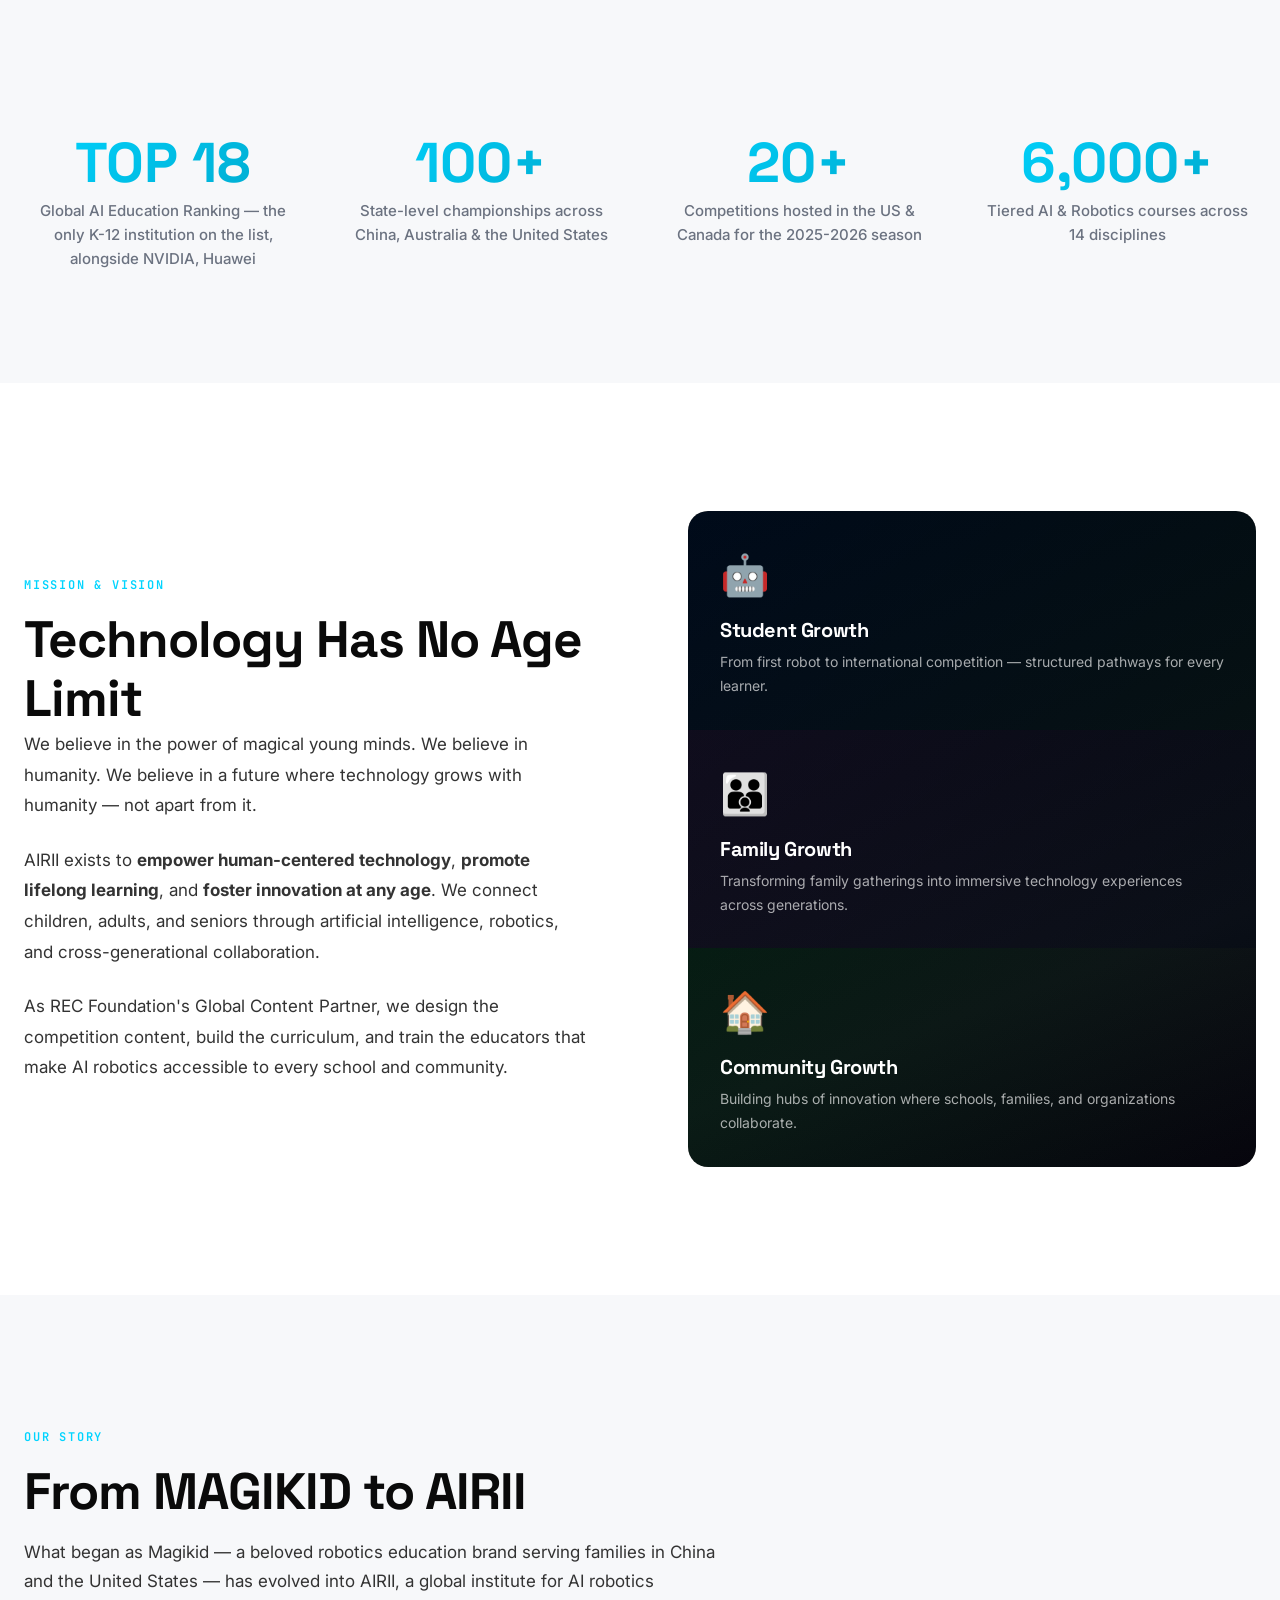
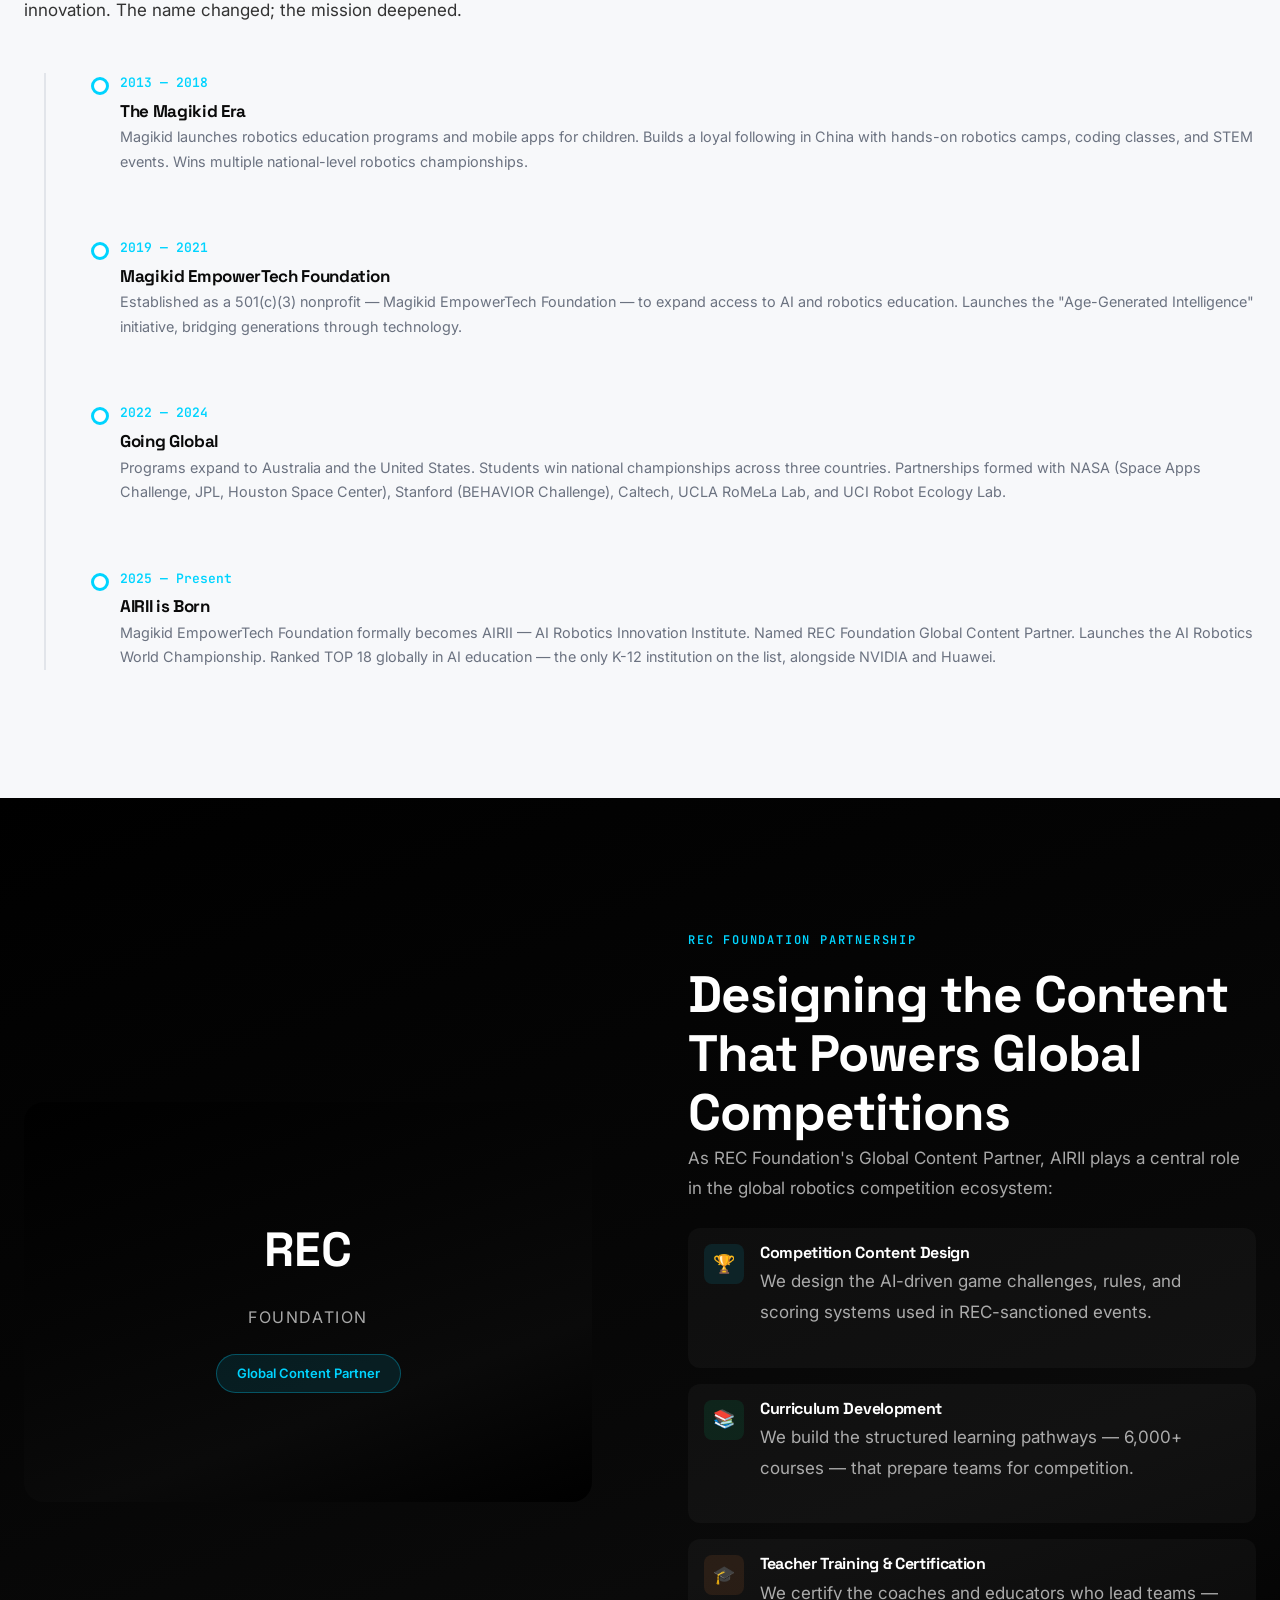
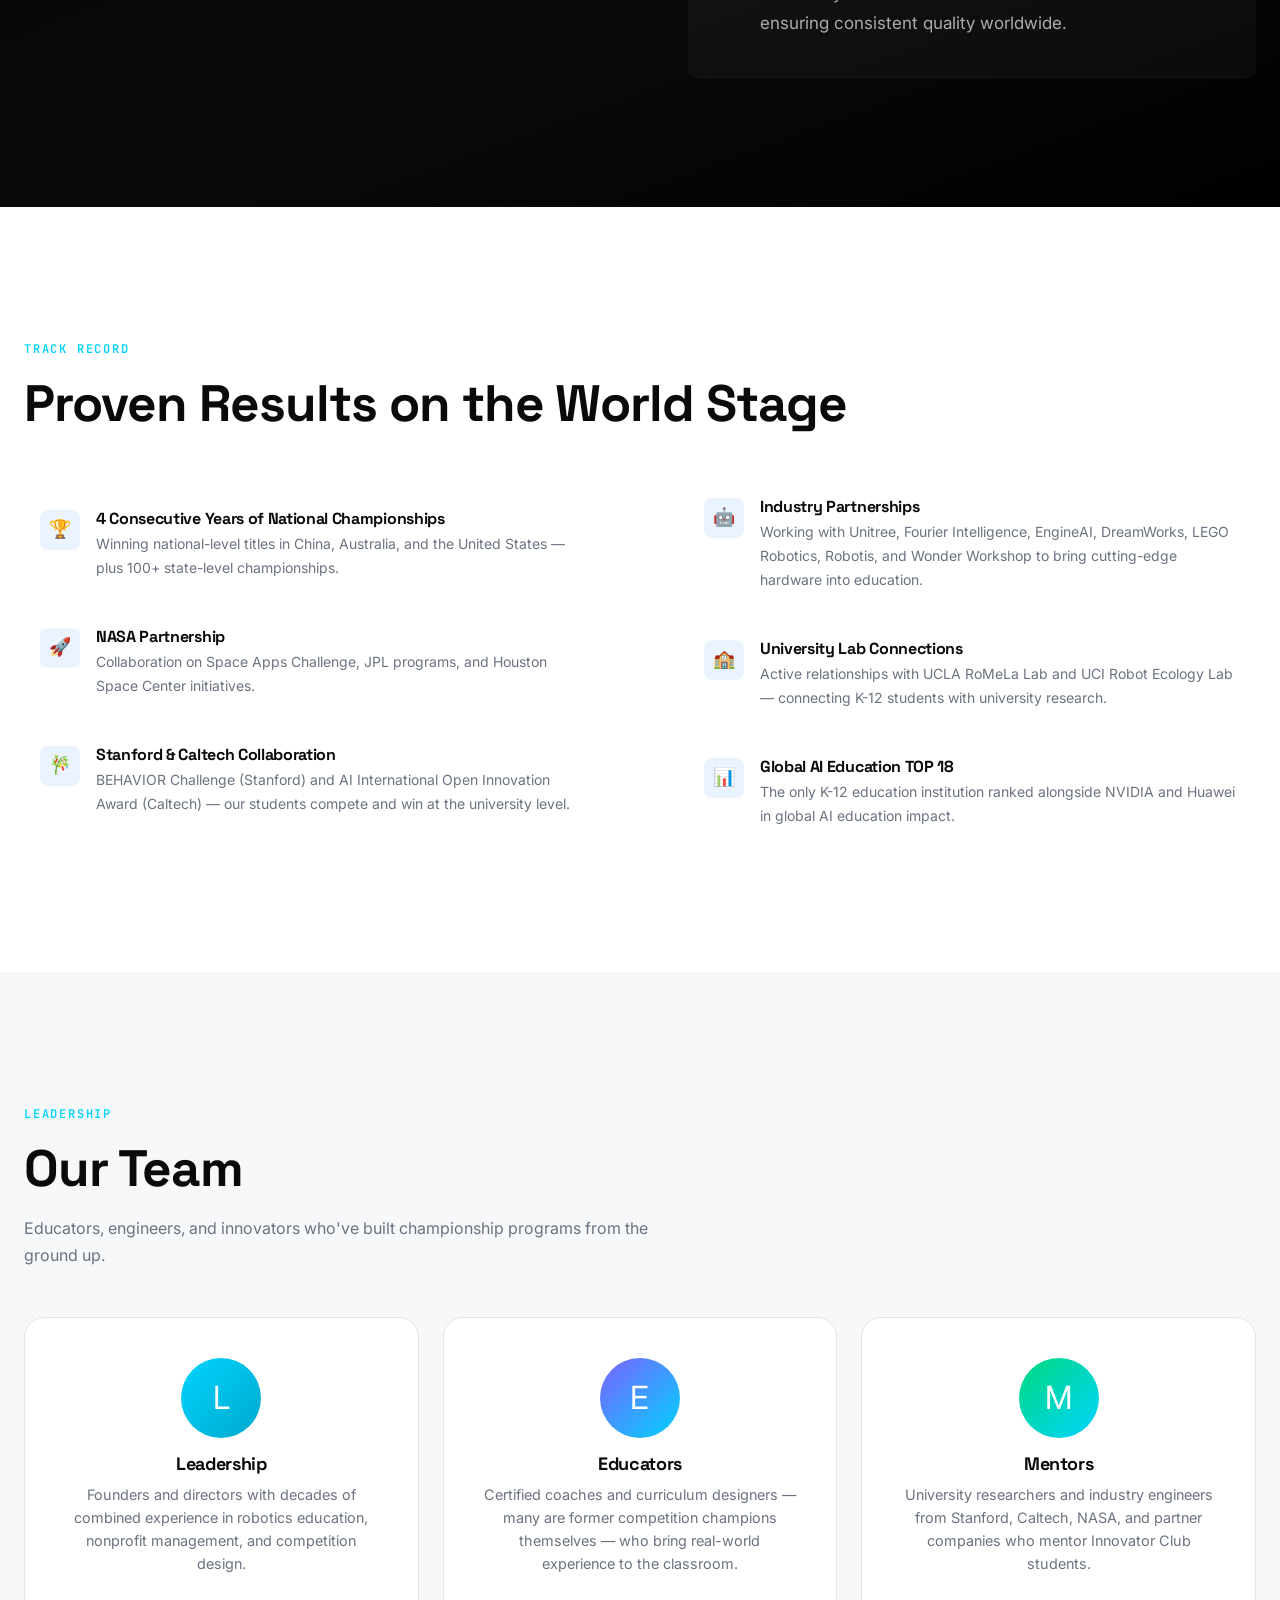
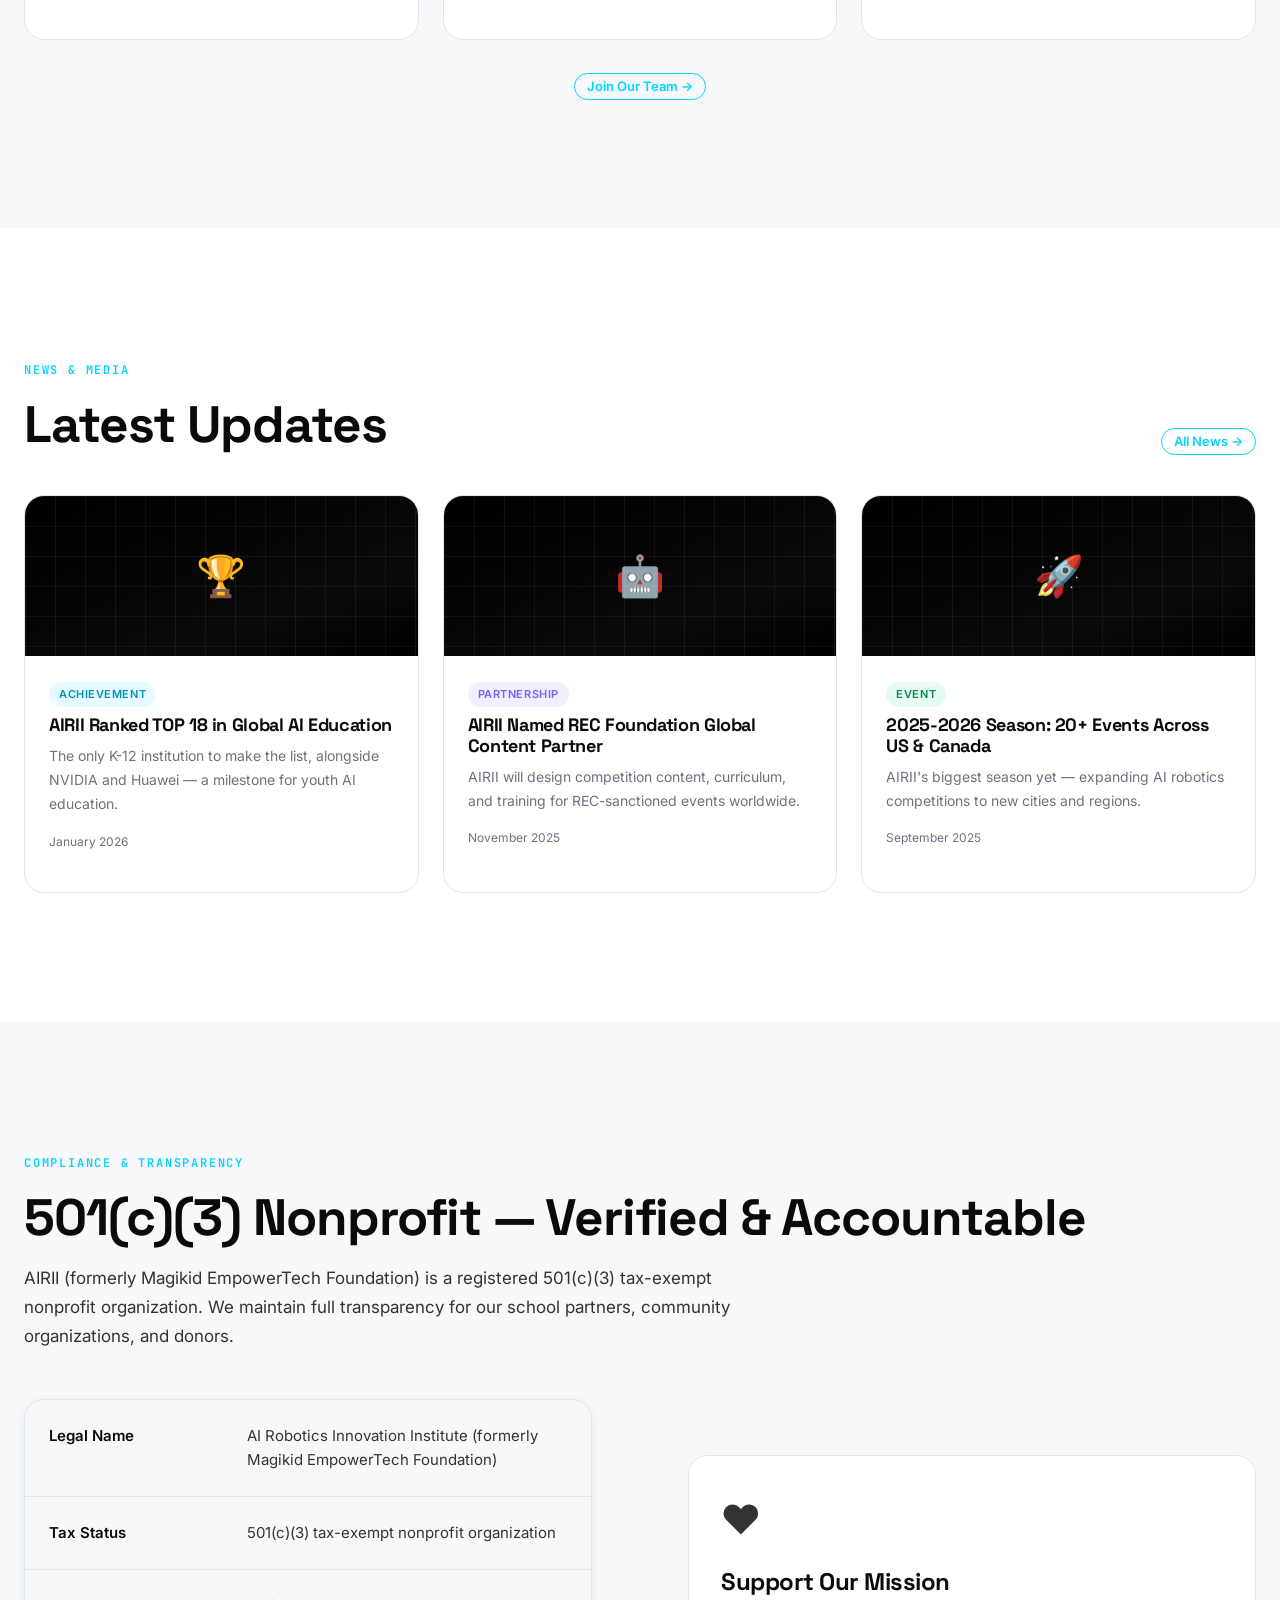
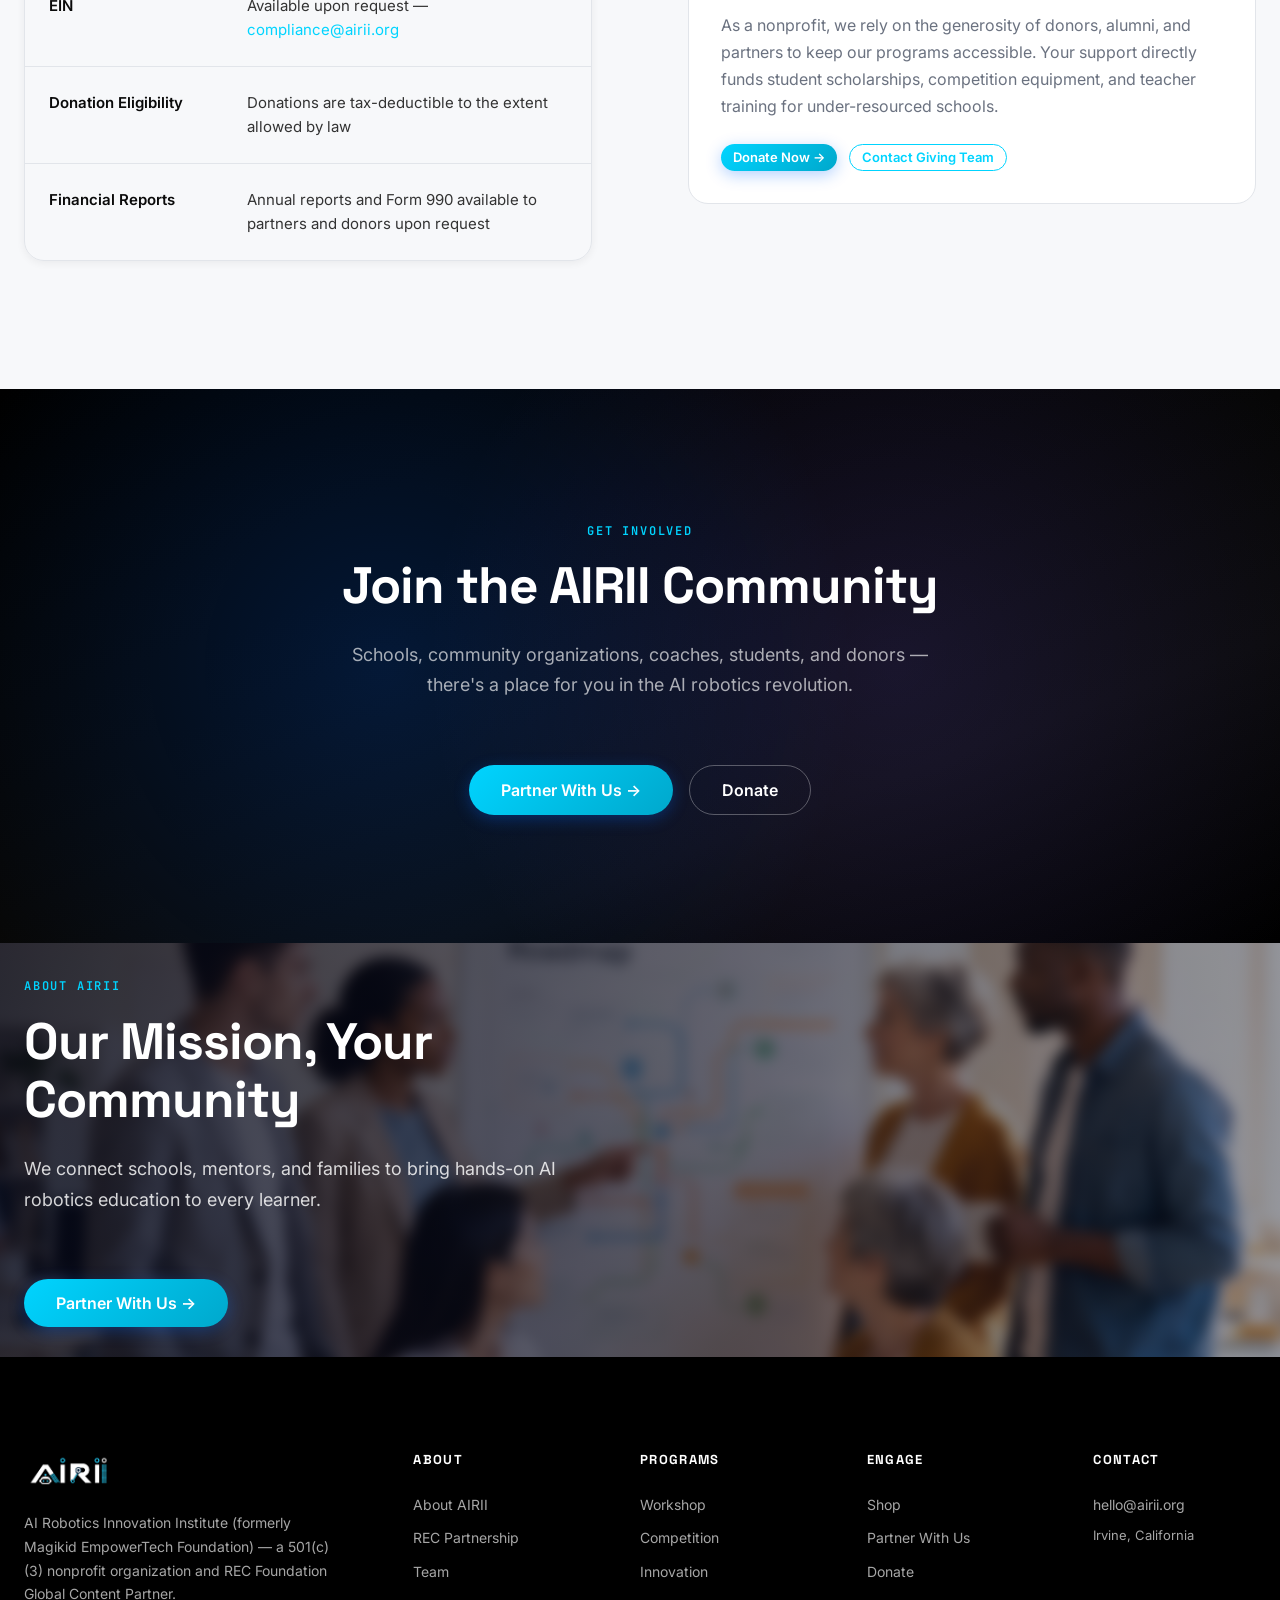
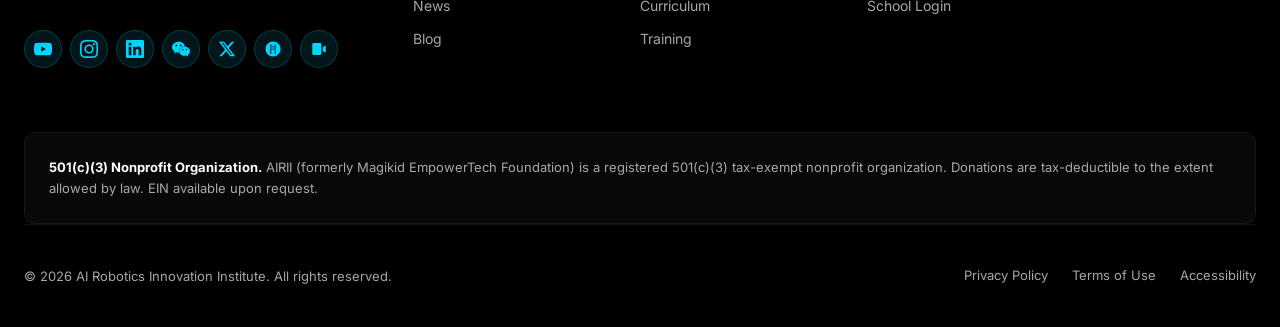
==== commit a4f821d3: "Add semi-transparent blurred bottom image banners to all 13 pages - New .bottom-banner component: fu" ====
--- a/about.html
+++ b/about.html
@@ -42,9 +42,6 @@
                     <a href="about.html#rec-partnership">REC Foundation Partnership</a>
                     <a href="about.html#team">Team</a>
                     <a href="about.html#news">News &amp; Media</a>
-                    <a href="https://x.com/airii" target="_blank" rel="noopener"><svg viewBox="0 0 24 24" width="14" height="14" fill="currentColor"><path d="M18.244 2.25h3.308l-7.227 8.26 8.502 11.24H16.17l-5.214-6.817L4.99 21.75H1.68l7.73-8.835L1.254 2.25H8.08l4.713 6.231zm-1.161 17.52h1.833L7.084 4.126H5.117z"/></svg> X</a>
-            <a href="https://www.xiaohongshu.com/user/profile/airii" target="_blank" rel="noopener"><svg viewBox="0 0 24 24" width="14" height="14" fill="currentColor"><path d="M12 2C6.48 2 2 6.48 2 12s4.48 10 10 10 10-4.48 10-10S17.52 2 12 2zm-2 6.5h4v1.2h-4V8.5zm0 3h4v1.2h-4V11.5zM8.5 5.5h1.2v13H8.5v-13zm5.8 0h1.2v13h-1.2v-13z"/></svg> 小红书</a>
-            <a href="#wechat-channels" class="channels-trigger"><svg viewBox="0 0 24 24" width="14" height="14" fill="currentColor"><path d="M3 6c0-1.1.9-2 2-2h8c1.1 0 2 .9 2 2v12c0 1.1-.9 2-2 2H5c-1.1 0-2-.9-2-2V6zm14 3.5l4-2.5v10l-4-2.5v-5z"/></svg> 视频号</a>
             <a href="blog.html">Blog</a>
                     <a href="about.html#compliance">Compliance &amp; Transparency</a>
                 </div>
@@ -84,7 +81,7 @@
 <section class="section section-light">
     <div class="container">
         <div class="split-section fade-up">
-            <div class="split-section-image"><img src="images/hero-main.png" alt="The AIRII Community"></div>
+            <div class="split-section-image"><img src="images/Home_Big_1.png" alt="The AIRII Community"></div>
             <div>
                 <span class="eyebrow">In Action</span>
                 <h2>The AIRII Community</h2>
@@ -93,9 +90,9 @@
             </div>
         </div>
         <div class="media-gallery fade-up" style="margin-top: 64px;">
-            <div class="media-item"><img src="images/workshop-main.png" alt="Workshops"><div class="media-overlay"><span class="media-caption">Workshops</span></div></div>
-<div class="media-item"><img src="images/competition-main.png" alt="Competitions"><div class="media-overlay"><span class="media-caption">Competitions</span></div></div>
-<div class="media-item"><img src="images/innovation-main.png" alt="Innovation"><div class="media-overlay"><span class="media-caption">Innovation</span></div></div>
+            <div class="media-item"><img src="images/Workshop_Big_1.png" alt="Workshops"><div class="media-overlay"><span class="media-caption">Workshops</span></div></div>
+<div class="media-item"><img src="images/Competition_Big_1.png" alt="Competitions"><div class="media-overlay"><span class="media-caption">Competitions</span></div></div>
+<div class="media-item"><img src="images/Innovation_Big_1.png" alt="Innovation"><div class="media-overlay"><span class="media-caption">Innovation</span></div></div>
         </div>
     </div>
 </section>
@@ -446,6 +443,23 @@
     </div>
 </section>
 
+<!-- ===== Bottom Image Banner ===== -->
+<section class="bottom-banner">
+    <div class="bottom-banner__bg" style="background-image:url('images/Banner_About_1.png');"></div>
+    <div class="bottom-banner__overlay"></div>
+    <div class="container">
+        <div class="bottom-banner__content fade-up">
+            <span class="eyebrow eyebrow-light">About AIRII</span>
+            <h2>Our Mission, Your Community</h2>
+            <p>We connect schools, mentors, and families to bring hands-on AI robotics education to every learner.</p>
+            <div class="bottom-banner__actions">
+                <a href="index.html#partner" class="btn btn-primary btn-lg">Partner With Us →</a>
+            </div>
+        </div>
+    </div>
+</section>
+
+
 <!-- ===== Footer ===== -->
 <footer class="footer">
     <div class="container">
--- a/css/style.css
+++ b/css/style.css
@@ -13,6 +13,15 @@
 :root {
     /* Brand Colors - AIRII Logo: black + cyan + white */
     --color-primary: #00D4FF;
+    /* Old-Money / Quiet-Luxury palette (donate page) */
+    --color-ink: #0A0B0D;
+    --color-ink-2: #121317;
+    --color-ivory: #F6F3EC;
+    --color-ivory-card: #FCFAF5;
+    --color-hairline: #E3DDD0;
+    --color-hairline-dark: #23262E;
+    --color-bronze: #B6985A;
+    --font-serif: 'Playfair Display', 'Noto Serif SC', Georgia, 'Times New Roman', serif;
     --color-primary-dark: #00A8CC;
     --color-primary-light: #66E5FF;
     --color-cyan: #00D4FF;
@@ -21,6 +30,30 @@
     --color-magenta: #FF3D9A;
     --color-orange: #FF8C42;
     --color-green: #00D97E;
+
+    /* ===== Shop Green Theme overrides ===== */
+    /* Applied via <body class="theme-shop"> on shop.html.
+       The persistent nav stays brand-cyan; only shop content turns green. */
+    --color-shop: #00C46A;
+    --color-shop-dark: #00A057;
+    --color-shop-light: #4DE59B;
+    --color-shop-soft: rgba(0, 196, 106, 0.12);
+
+body.theme-shop {
+    --color-primary: var(--color-shop);
+    --color-primary-dark: var(--color-shop-dark);
+    --color-primary-light: var(--color-shop-light);
+    --color-cyan: var(--color-shop);
+    --color-cyan-soft: var(--color-shop-soft);
+}
+/* Keep the global navigation brand-cyan even on the green Shop page */
+body.theme-shop .navbar .nav-menu > li > a,
+body.theme-shop .navbar .nav-menu > li > a:hover { color: #00D4FF; }
+body.theme-shop .navbar .nav-tool-link { color: #00D4FF; }
+body.theme-shop .navbar a.nav-tool-link[style] { color: #00D4FF !important; }
+body.theme-shop .navbar .btn-primary,
+body.theme-shop .navbar .btn-primary:hover { background: #00D4FF; border-color: #00D4FF; }
+body.theme-shop .navbar .nav-toggle span { background: #00D4FF; }
     --color-yellow: #FFD60A;
 
     /* Dark Surfaces */
@@ -1482,6 +1515,67 @@
     flex-wrap: wrap;
 }
 
+/* ===== Bottom Image Banner (semi-transparent, blurred, left-aligned text) ===== */
+.bottom-banner {
+    position: relative;
+    display: flex;
+    align-items: center;
+    min-height: 46vh;
+    overflow: hidden;
+    background: var(--color-dark-900);
+}
+.bottom-banner--home {
+    min-height: 74vh;
+}
+.bottom-banner__bg {
+    position: absolute;
+    inset: 0;
+    background-size: cover;
+    background-position: center;
+    filter: blur(6px);
+    transform: scale(1.12);
+    z-index: 0;
+}
+.bottom-banner__overlay {
+    position: absolute;
+    inset: 0;
+    z-index: 1;
+    background: linear-gradient(90deg,
+        rgba(6, 8, 24, 0.80) 0%,
+        rgba(6, 8, 24, 0.62) 45%,
+        rgba(6, 8, 24, 0.42) 100%);
+}
+.bottom-banner .container {
+    position: relative;
+    z-index: 2;
+    width: 100%;
+}
+.bottom-banner__content {
+    max-width: 580px;
+    text-align: left;
+    color: var(--color-white);
+}
+.bottom-banner__content h2 {
+    color: var(--color-white);
+    margin-bottom: var(--space-lg);
+}
+.bottom-banner__content p {
+    color: rgba(255, 255, 255, 0.82);
+    font-size: 1.125rem;
+    margin-bottom: var(--space-2xl);
+}
+.bottom-banner__actions {
+    display: flex;
+    gap: var(--space-md);
+    flex-wrap: wrap;
+}
+@media (max-width: 768px) {
+    .bottom-banner { min-height: 40vh; }
+    .bottom-banner--home { min-height: 56vh; }
+    .bottom-banner__content h2 { font-size: 1.75rem; }
+    .bottom-banner__content p { font-size: 1rem; }
+}
+
 /* ===== Footer ===== */
 .footer {
     background: var(--color-dark-900);
@@ -2470,355 +2564,375 @@
 /* ===== Donation Hero ===== */
 .donate-hero {
     position: relative;
-    background: linear-gradient(160deg, #060818 0%, #0A0E27 40%, #111538 100%);
+    background: var(--color-ink);
     color: white;
-    padding: calc(var(--nav-height) + 60px) 0 60px;
+    padding: var(--space-3xl) 0 var(--space-3xl);
     overflow: hidden;
 }
 .donate-hero::before {
     content: '';
     position: absolute;
-    inset: 0;
-    background-image: radial-gradient(circle at 20% 50%, rgba(0,212,255,0.08) 0%, transparent 50%),
-                      radial-gradient(circle at 80% 30%, rgba(123,97,255,0.06) 0%, transparent 50%);
+    top: 0; left: 0; right: 0;
+    height: 1px;
+    background: linear-gradient(90deg, transparent, rgba(182,152,90,0.4), transparent);
 }
 .donate-hero .container { position: relative; z-index: 1; }
-.donate-hero h1 { color: white; }
-.donate-hero .hero-subtitle { color: rgba(255,255,255,0.8); max-width: 640px; }
-
-/* ===== Donation Purpose Cards ===== */
-.donate-purpose-grid {
-    display: grid;
-    grid-template-columns: repeat(3, 1fr);
-    gap: var(--space-xl);
-    margin-top: 40px;
-}
-.donate-purpose-card {
-    background: var(--color-white);
-    border-radius: var(--radius-xl);
-    overflow: hidden;
-    border: 1px solid var(--color-gray-200);
-    transition: all 0.3s;
-    display: flex;
-    flex-direction: column;
-}
-.donate-purpose-card:hover {
-    transform: translateY(-4px);
-    box-shadow: var(--shadow-xl);
-    border-color: rgba(0, 212, 255, 0.3);
-}
-.donate-purpose-img {
-    aspect-ratio: 16 / 10;
-    overflow: hidden;
-    background: var(--color-dark-700);
-    position: relative;
-}
-.donate-purpose-img img {
-    width: 100%;
-    height: 100%;
-    object-fit: cover;
-    transition: transform 0.4s;
-}
-.donate-purpose-card:hover .donate-purpose-img img {
-    transform: scale(1.05);
-}
-.donate-purpose-icon {
-    position: absolute;
-    top: 16px;
-    left: 16px;
-    width: 48px;
-    height: 48px;
-    border-radius: 12px;
-    background: rgba(0, 212, 255, 0.95);
-    color: var(--color-dark-900);
-    display: flex;
-    align-items: center;
-    justify-content: center;
-    font-size: 1.5rem;
-    z-index: 2;
-}
-.donate-purpose-body {
-    padding: 28px;
+.donate-hero h1 {
+    color: white;
+    font-family: var(--font-serif);
+    font-weight: 600;
+    font-size: clamp(2.25rem, 4.5vw, 3.5rem);
+    line-height: 1.08;
+    letter-spacing: -0.015em;
+}
+.donate-hero-rule {
+    width: 56px;
+    height: 2px;
+    background: var(--color-bronze);
+    margin: 28px 0;
+}
+.donate-hero .hero-subtitle { color: rgba(255,255,255,0.7); max-width: 620px; font-size: 1.0625rem; line-height: 1.75; }
+
+/* ===== Donation Purpose Rows (Old-Money, no images) ===== */
+.purpose-list {
+    border-top: 1px solid var(--color-hairline);
+    margin-top: 8px;
+}
+.purpose-row {
+    display: flex;
+    gap: 32px;
+    padding: 38px 0;
+    border-bottom: 1px solid var(--color-hairline);
+}
+.purpose-num {
+    font-family: var(--font-serif);
+    font-size: 2rem;
+    font-weight: 500;
+    line-height: 1;
+    color: var(--color-bronze);
+    flex-shrink: 0;
+    width: 44px;
+}
+.purpose-content {
     flex: 1;
-    display: flex;
-    flex-direction: column;
-}
-.donate-purpose-body h3 {
-    font-size: 1.25rem;
+    min-width: 0;
+}
+.purpose-content h3 {
+    font-family: var(--font-serif);
+    font-size: 1.375rem;
+    font-weight: 600;
+    color: var(--color-ink);
     margin-bottom: 12px;
-}
-.donate-purpose-body p {
+    line-height: 1.3;
+}
+.purpose-content p {
     color: var(--text-muted);
+    font-size: 0.95rem;
+    line-height: 1.75;
+    margin-bottom: 16px;
+    max-width: 600px;
+}
+.purpose-funds {
+    font-size: 0.75rem;
+    font-weight: 600;
+    letter-spacing: 0.06em;
+    text-transform: uppercase;
+    color: var(--text-muted);
+    border-top: 1px solid var(--color-hairline);
+    padding-top: 14px;
+    margin-bottom: 16px;
+}
+.purpose-link {
+    display: inline-flex;
+    align-items: center;
+    gap: 6px;
+    color: var(--color-cyan);
+    font-weight: 600;
     font-size: 0.9375rem;
-    flex: 1;
-    margin-bottom: 20px;
-}
-.donate-purpose-amount {
+    text-decoration: none;
+    transition: gap 0.2s;
+}
+.purpose-link:hover { gap: 10px; }
+
+/* ===== Sticky Donation Form (Right Column) — Old Money ===== */
+.donate-form-card {
+    background: var(--color-ink);
+    border: 1px solid var(--color-hairline-dark);
+    border-radius: 0;
+    padding: 40px;
+    box-shadow: 0 24px 60px rgba(0,0,0,0.22);
+}
+.donate-form-head {
+    margin-bottom: 28px;
+    padding-bottom: 24px;
+    border-bottom: 1px solid var(--color-hairline-dark);
+}
+.donate-form-kicker {
+    display: block;
+    font-size: 0.75rem;
+    font-weight: 600;
+    letter-spacing: 0.18em;
+    text-transform: uppercase;
+    color: var(--color-bronze);
+    margin-bottom: 10px;
+}
+.donate-form-head h3 {
+    font-family: var(--font-serif);
+    font-weight: 600;
+    font-size: 1.75rem;
+    color: var(--color-white);
+    line-height: 1.2;
+    margin-bottom: 0;
+}
+.donate-field-label {
+    display: block;
+    font-weight: 600;
+    margin-bottom: 12px;
+    color: rgba(255,255,255,0.85);
     font-size: 0.8125rem;
-    color: var(--color-primary);
-    font-weight: 600;
-    margin-bottom: 16px;
-}
-.donate-purpose-btn {
-    display: inline-flex;
-    align-items: center;
-    justify-content: center;
-    padding: 12px 24px;
-    background: linear-gradient(135deg, var(--color-cyan), var(--color-primary));
-    color: white;
-    border-radius: var(--radius-md);
-    font-weight: 600;
-    font-size: 0.9375rem;
-    transition: all 0.2s;
-    border: none;
-    cursor: pointer;
-    text-decoration: none;
-}
-.donate-purpose-btn:hover {
-    transform: translateY(-2px);
-    box-shadow: 0 8px 24px rgba(0, 212, 255, 0.3);
-}
-
-/* ===== Donation Form / Amount Selector ===== */
-.donate-form-card {
-    background: var(--color-white);
-    border-radius: var(--radius-xl);
-    padding: 40px;
-    border: 1px solid var(--color-gray-200);
-    box-shadow: var(--shadow-lg);
-}
-.donate-form-card h3 {
-    margin-bottom: 24px;
+    letter-spacing: 0.04em;
+    text-transform: uppercase;
 }
 .donate-type-toggle {
     display: flex;
     gap: 8px;
-    margin-bottom: 24px;
+    margin-bottom: 28px;
 }
 .donate-type-toggle button {
     flex: 1;
     padding: 12px;
-    border: 2px solid var(--color-gray-200);
-    background: var(--color-white);
-    border-radius: var(--radius-md);
+    border: 1px solid var(--color-hairline-dark);
+    background: transparent;
+    border-radius: 0;
     font-weight: 600;
     font-size: 0.9375rem;
     cursor: pointer;
     transition: all 0.2s;
-    color: var(--text-body);
+    color: rgba(255,255,255,0.7);
     font-family: var(--font-sans);
 }
 .donate-type-toggle button.active {
     border-color: var(--color-cyan);
-    background: rgba(0, 212, 255, 0.08);
-    color: var(--color-primary);
+    background: rgba(0, 212, 255, 0.1);
+    color: var(--color-cyan);
 }
 .donate-amount-grid {
     display: grid;
     grid-template-columns: repeat(3, 1fr);
-    gap: 12px;
-    margin-bottom: 24px;
+    gap: 10px;
+    margin-bottom: 16px;
 }
 .donate-amount-btn {
-    padding: 20px;
-    border: 2px solid var(--color-gray-200);
-    background: var(--color-white);
-    border-radius: var(--radius-md);
-    font-size: 1.5rem;
+    padding: 16px 6px;
+    border: 1px solid var(--color-hairline-dark);
+    background: transparent;
+    border-radius: 0;
+    font-size: 1.125rem;
     font-weight: 700;
     cursor: pointer;
     transition: all 0.2s;
     text-align: center;
-    color: var(--text-dark);
-    font-family: var(--font-display);
+    color: var(--color-white);
+    font-family: var(--font-serif);
 }
 .donate-amount-btn:hover {
     border-color: var(--color-cyan);
 }
 .donate-amount-btn.active {
     border-color: var(--color-cyan);
-    background: rgba(0, 212, 255, 0.08);
-    color: var(--color-primary);
+    background: rgba(0, 212, 255, 0.12);
+    color: var(--color-cyan);
 }
 .donate-amount-btn small {
     display: block;
-    font-size: 0.75rem;
+    font-size: 0.6875rem;
     font-weight: 500;
-    color: var(--text-muted);
+    color: rgba(255,255,255,0.5);
     margin-top: 4px;
+    letter-spacing: 0.04em;
+    text-transform: uppercase;
+    font-family: var(--font-sans);
+}
+.donate-custom-wrap {
+    position: relative;
+    margin-bottom: 28px;
+}
+.donate-custom-prefix {
+    position: absolute;
+    left: 16px;
+    top: 50%;
+    transform: translateY(-50%);
+    color: rgba(255,255,255,0.5);
+    font-weight: 600;
+    font-family: var(--font-serif);
+    font-size: 1rem;
 }
 .donate-custom-input {
     width: 100%;
-    padding: 16px 20px;
-    border: 2px solid var(--color-gray-200);
-    border-radius: var(--radius-md);
-    font-size: 1.125rem;
-    font-weight: 600;
-    color: var(--text-dark);
-    margin-bottom: 24px;
-    font-family: var(--font-display);
+    padding: 14px 16px 14px 32px;
+    border: 1px solid var(--color-hairline-dark);
+    border-radius: 0;
+    font-size: 1rem;
+    font-weight: 600;
+    color: var(--color-white);
+    background: transparent;
+    margin-bottom: 0;
+    font-family: var(--font-serif);
     transition: border-color 0.2s;
 }
+.donate-custom-input::placeholder { color: rgba(255,255,255,0.4); }
 .donate-custom-input:focus {
     outline: none;
     border-color: var(--color-cyan);
 }
 .donate-purpose-select {
     width: 100%;
-    padding: 14px 20px;
-    border: 2px solid var(--color-gray-200);
-    border-radius: var(--radius-md);
+    padding: 14px 40px 14px 16px;
+    border: 1px solid var(--color-hairline-dark);
+    border-radius: 0;
     font-size: 0.9375rem;
-    color: var(--text-body);
-    margin-bottom: 24px;
-    background: var(--color-white);
+    color: var(--color-white);
+    margin-bottom: 28px;
+    background-color: var(--color-ink);
+    background-image: url("data:image/svg+xml,%3Csvg xmlns='http://www.w3.org/2000/svg' width='12' height='8' viewBox='0 0 12 8'%3E%3Cpath fill='%2300D4FF' d='M6 8L0 0h12z'/%3E%3C/svg%3E");
+    background-repeat: no-repeat;
+    background-position: right 16px center;
     cursor: pointer;
-}
+    -webkit-appearance: none;
+    appearance: none;
+    font-family: var(--font-sans);
+}
+.donate-purpose-select option { background: var(--color-ink); color: var(--color-white); }
 .donate-submit-btn {
     width: 100%;
     padding: 18px;
-    background: linear-gradient(135deg, var(--color-cyan), var(--color-primary));
-    color: white;
+    background: var(--color-cyan);
+    color: var(--color-ink);
     border: none;
-    border-radius: var(--radius-md);
-    font-size: 1.125rem;
+    border-radius: 0;
+    font-size: 1.0625rem;
     font-weight: 700;
     cursor: pointer;
     transition: all 0.2s;
-    font-family: var(--font-display);
+    font-family: var(--font-serif);
+    letter-spacing: 0.01em;
 }
 .donate-submit-btn:hover {
-    transform: translateY(-2px);
-    box-shadow: 0 12px 32px rgba(0, 212, 255, 0.35);
+    background: var(--color-primary-light);
+    transform: translateY(-1px);
 }
 
 /* ===== Wall of Thanks ===== */
 .wall-of-thanks {
-    background: linear-gradient(180deg, var(--color-gray-50) 0%, var(--color-white) 100%);
+    background: transparent;
 }
 .thanks-stats {
     display: grid;
     grid-template-columns: repeat(4, 1fr);
-    gap: 24px;
+    gap: 16px;
+    background: var(--color-ink);
+    padding: 32px;
     margin-bottom: 48px;
 }
 .thanks-stat {
     text-align: center;
 }
 .thanks-stat-num {
-    font-size: 2.5rem;
-    font-weight: 800;
-    background: linear-gradient(135deg, var(--color-cyan), var(--color-primary));
-    -webkit-background-clip: text;
-    -webkit-text-fill-color: transparent;
-    background-clip: text;
-    font-family: var(--font-display);
+    font-size: 2rem;
+    font-weight: 600;
+    color: var(--color-white);
+    line-height: 1;
+    font-family: var(--font-serif);
 }
 .thanks-stat-label {
-    color: var(--text-muted);
-    font-size: 0.875rem;
-    margin-top: 4px;
+    color: rgba(255,255,255,0.6);
+    font-size: 0.8125rem;
+    margin-top: 8px;
 }
 
 .donor-wall {
     display: grid;
-    grid-template-columns: repeat(auto-fill, minmax(200px, 1fr));
+    grid-template-columns: repeat(auto-fill, minmax(210px, 1fr));
     gap: 16px;
-    margin-top: 32px;
+    margin-top: 0;
 }
 .donor-card {
-    background: var(--color-white);
-    border: 1px solid var(--color-gray-200);
-    border-radius: var(--radius-md);
-    padding: 20px;
+    background: var(--color-ivory-card);
+    border: 1px solid var(--color-hairline);
+    border-radius: 0;
+    padding: 28px 22px;
     text-align: center;
-    transition: all 0.2s;
+    transition: border-color 0.2s;
 }
 .donor-card:hover {
-    border-color: rgba(0, 212, 255, 0.3);
-    box-shadow: var(--shadow-md);
+    border-color: var(--color-bronze);
 }
 .donor-avatar {
-    width: 56px;
-    height: 56px;
+    width: 52px;
+    height: 52px;
     border-radius: 50%;
-    margin: 0 auto 12px;
+    margin: 0 auto 14px;
     display: flex;
     align-items: center;
     justify-content: center;
+    font-family: var(--font-serif);
     font-size: 1.25rem;
-    font-weight: 700;
-    color: white;
+    font-weight: 600;
+    color: var(--color-ink);
+    border: 1px solid var(--color-hairline);
+    background: transparent;
 }
 .donor-name {
-    font-weight: 600;
-    font-size: 0.9375rem;
+    font-family: var(--font-serif);
+    font-weight: 600;
+    font-size: 1rem;
+    color: var(--color-ink);
     margin-bottom: 4px;
 }
 .donor-amount {
     font-size: 0.8125rem;
+    color: var(--color-bronze);
+    font-weight: 600;
+    letter-spacing: 0.02em;
+}
+.donor-message {
+    font-family: var(--font-serif);
+    font-style: italic;
+    font-size: 0.875rem;
+    color: var(--text-muted);
+    margin-top: 12px;
+    line-height: 1.6;
+}
+.thanks-footnote {
+    margin-top: 40px;
+    text-align: center;
+    color: var(--text-muted);
+    font-size: 0.9375rem;
+}
+
+/* ===== Impact Quote (replaces video image) ===== */
+.impact-quote {
+    border-left: 2px solid var(--color-bronze);
+    padding: 4px 0 4px 32px;
+    margin: 0 0 48px;
+}
+.impact-quote p {
+    font-family: var(--font-serif);
+    font-style: italic;
+    font-size: 1.375rem;
+    line-height: 1.55;
+    color: var(--color-ink);
+    font-weight: 500;
+}
+.impact-watch-link {
+    display: inline-flex;
+    align-items: center;
+    gap: 6px;
+    margin-top: 20px;
     color: var(--color-cyan);
     font-weight: 600;
-}
-.donor-message {
-    font-size: 0.8125rem;
-    color: var(--text-muted);
-    margin-top: 8px;
-    line-height: 1.5;
-}
-
-/* ===== Impact Video Section ===== */
-.impact-video-section {
-    position: relative;
-    border-radius: var(--radius-xl);
-    overflow: hidden;
-    background: var(--color-dark-700);
-    min-height: 480px;
-    display: flex;
-    align-items: center;
-    justify-content: center;
-}
-.impact-video-section img {
-    position: absolute;
-    inset: 0;
-    width: 100%;
-    height: 100%;
-    object-fit: cover;
-    opacity: 0.4;
-}
-.impact-video-section::after {
-    content: '';
-    position: absolute;
-    inset: 0;
-    background: linear-gradient(135deg, rgba(0,0,0,0.7) 0%, rgba(0,0,0,0.5) 100%);
-}
-.impact-video-content {
-    position: relative;
-    z-index: 2;
-    text-align: center;
-    color: white;
-    max-width: 640px;
-    padding: 60px;
-}
-.impact-video-content h2 { color: white; }
-.impact-play-btn {
-    width: 80px;
-    height: 80px;
-    border-radius: 50%;
-    background: var(--color-cyan);
-    color: var(--color-dark-900);
-    display: inline-flex;
-    align-items: center;
-    justify-content: center;
-    font-size: 2rem;
-    margin-bottom: 24px;
-    cursor: pointer;
-    transition: all 0.3s;
-    border: none;
-}
-.impact-play-btn:hover {
-    transform: scale(1.1);
-    box-shadow: 0 0 40px rgba(0, 212, 255, 0.5);
+    font-size: 0.9375rem;
+    text-decoration: none;
 }
 
 /* ===== Crowdfunding Cards ===== */
@@ -2986,79 +3100,159 @@
 .donate-info-strip {
     display: grid;
     grid-template-columns: repeat(3, 1fr);
-    gap: 24px;
-    margin-top: 48px;
+    gap: 32px;
+    border-top: 1px solid var(--color-hairline);
+    padding-top: 40px;
+    margin-top: 0;
 }
 .donate-info-item {
-    text-align: center;
-    padding: 24px;
-}
-.donate-info-icon {
-    font-size: 2rem;
+    text-align: left;
+    padding: 0;
+}
+.info-num {
+    font-family: var(--font-serif);
+    font-size: 2.5rem;
+    font-weight: 600;
+    line-height: 1;
+    color: var(--color-ink);
     margin-bottom: 12px;
 }
 .donate-info-item h4 {
-    font-size: 1rem;
-    margin-bottom: 8px;
+    font-family: var(--font-serif);
+    font-size: 1.0625rem;
+    font-weight: 600;
+    color: var(--color-ink);
+    margin-bottom: 6px;
 }
 .donate-info-item p {
     font-size: 0.875rem;
     color: var(--text-muted);
+    line-height: 1.6;
 }
 
 /* ===== Tax Info Box ===== */
 .tax-info-box {
-    background: rgba(0, 212, 255, 0.05);
-    border: 1px solid rgba(0, 212, 255, 0.15);
-    border-radius: var(--radius-lg);
-    padding: 24px;
-    display: flex;
-    gap: 16px;
+    background: var(--color-ivory-card);
+    border: 1px solid var(--color-hairline);
+    border-left: 3px solid var(--color-bronze);
+    border-radius: 0;
+    padding: 26px 30px;
+    display: flex;
+    gap: 18px;
     align-items: flex-start;
-    margin-top: 32px;
+    margin-top: 44px;
 }
 .tax-info-box-icon {
     font-size: 1.5rem;
+    color: var(--color-bronze);
     flex-shrink: 0;
+    line-height: 1.4;
 }
 .tax-info-box h4 {
-    font-size: 0.9375rem;
-    margin-bottom: 4px;
+    font-family: var(--font-serif);
+    font-size: 1.0625rem;
+    font-weight: 600;
+    color: var(--color-ink);
+    margin-bottom: 8px;
 }
 .tax-info-box p {
-    font-size: 0.8125rem;
+    font-size: 0.875rem;
     color: var(--text-muted);
-    line-height: 1.6;
+    line-height: 1.7;
+}
+
+/* ===== Donate Split Layout (Old Money) ===== */
+.donate-split-section {
+    background: var(--color-ivory);
+    padding: 80px 0 100px;
+}
+.donate-split {
+    display: grid;
+    grid-template-columns: minmax(0, 1fr) 400px;
+    gap: 72px;
+    align-items: start;
+}
+.donate-main { min-width: 0; }
+.donate-sidebar {
+    position: sticky;
+    top: calc(var(--nav-height) + 24px);
+}
+.split-block { margin-bottom: 80px; }
+.split-block:last-child { margin-bottom: 0; }
+.block-head { margin-bottom: 36px; }
+.block-eyebrow {
+    display: inline-block;
+    font-family: var(--font-sans);
+    font-size: 0.75rem;
+    font-weight: 600;
+    letter-spacing: 0.18em;
+    text-transform: uppercase;
+    color: var(--color-bronze);
+    margin-bottom: 16px;
+}
+.block-head h2 {
+    font-family: var(--font-serif);
+    font-weight: 600;
+    font-size: clamp(1.75rem, 3vw, 2.5rem);
+    line-height: 1.12;
+    letter-spacing: -0.01em;
+    color: var(--color-ink);
+}
+.block-head p {
+    margin-top: 16px;
+    max-width: 560px;
+    color: var(--text-muted);
+    font-size: 1rem;
+    line-height: 1.7;
 }
 
 /* ===== Responsive ===== */
 @media (max-width: 1024px) {
-    .donate-purpose-grid {
-        grid-template-columns: 1fr;
-    }
     .crowdfund-grid {
         grid-template-columns: 1fr;
     }
+    .donate-split {
+        grid-template-columns: 1fr;
+        gap: 48px;
+    }
+    .donate-sidebar {
+        position: static;
+        order: -1;
+    }
     .thanks-stats {
         grid-template-columns: repeat(2, 1fr);
     }
     .donate-info-strip {
-        grid-template-columns: 1fr;
-    }
+        grid-template-columns: repeat(3, 1fr);
+    }
+    .donate-amount-grid {
+        grid-template-columns: repeat(3, 1fr);
+    }
+}
+@media (max-width: 640px) {
+    .donate-split-section { padding: 56px 0 72px; }
+    .split-block { margin-bottom: 56px; }
     .donate-amount-grid {
         grid-template-columns: repeat(2, 1fr);
     }
-}
-@media (max-width: 640px) {
-    .donate-amount-grid {
-        grid-template-columns: 1fr;
-    }
     .thanks-stats {
         grid-template-columns: 1fr;
     }
+    .donate-info-strip {
+        grid-template-columns: 1fr;
+        gap: 28px;
+    }
     .donate-form-card {
-        padding: 24px;
-    }
+        padding: 28px 22px;
+    }
+    .purpose-row {
+        flex-direction: column;
+        gap: 14px;
+    }
+    .purpose-num { width: auto; }
+    .impact-quote p { font-size: 1.25rem; }
+    .donate-hero h1 { font-size: 2rem; }
+    .info-num { font-size: 2rem; }
 }
 
 /* ===== Social Topbar Mobile ===== */
@@ -3066,7 +3260,7 @@
     .social-topbar-inner {
         flex-direction: column;
         gap: 4px;
-        padding: 6px 16px;
+        padding: 6px 24px;
         font-size: 0.75rem;
     }
     .social-topbar-links {
